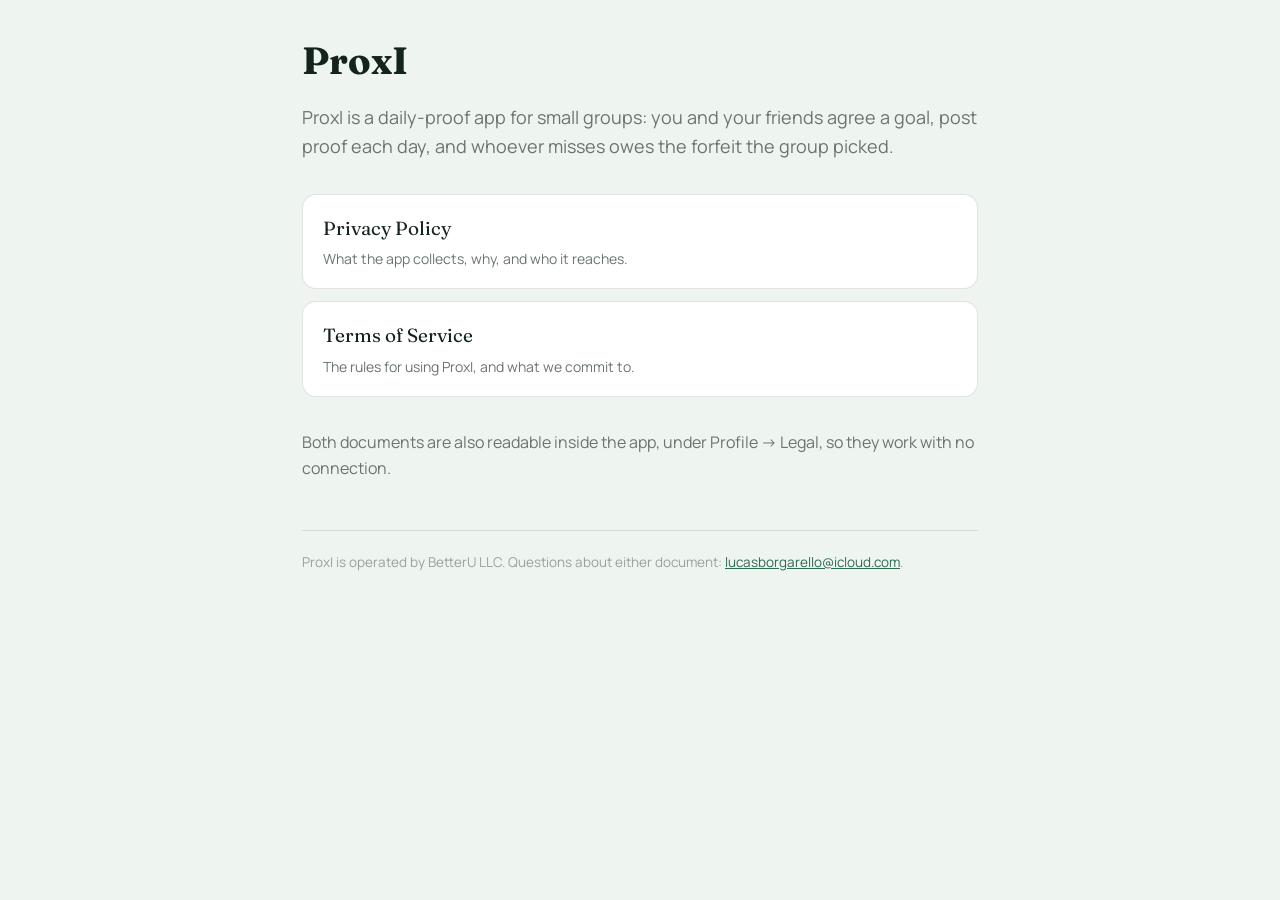
==== index.html @ e3c93235 "Point the published legal docs at their own public repo Pages is not available for a private repo on" ====
<!doctype html>
<html lang="en">
<head>
<meta charset="utf-8">
<meta name="viewport" content="width=device-width, initial-scale=1">
<title>ProxI — Legal</title>
<link rel="canonical" href="https://borgatlat.github.io/proxi-legal/">
<link rel="preconnect" href="https://fonts.googleapis.com">
<link rel="preconnect" href="https://fonts.gstatic.com" crossorigin>
<link rel="stylesheet" href="https://fonts.googleapis.com/css2?family=Fraunces:opsz,wght@9..144,600&family=Manrope:wght@500;700&display=swap">
<link rel="stylesheet" href="legal.css">
</head>
<body>
<main class="page">
<h1>ProxI</h1>
<p class="lede">
ProxI is a daily-proof app for small groups: you and your friends agree a goal,
post proof each day, and whoever misses owes the forfeit the group picked.
</p>
<div class="docs">
  <a class="doc" href="privacy.html">
    <span class="doc-name">Privacy Policy</span>
    <span class="doc-note">What the app collects, why, and who it reaches.</span>
  </a>
  <a class="doc" href="terms.html">
    <span class="doc-name">Terms of Service</span>
    <span class="doc-note">The rules for using ProxI, and what we commit to.</span>
  </a>
</div>
<p>
Both documents are also readable inside the app, under Profile &rarr; Legal, so
they work with no connection.
</p>
<footer>
ProxI is operated by BetterU LLC. Questions about either document:
<a href="mailto:lucasborgarello@icloud.com">lucasborgarello@icloud.com</a>.
</footer>
</main>
</body>
</html>
---- legal.css ----
/* GENERATED by scripts/build-legal.js - do not edit by hand. */

:root {
  --green-dark: #1B4332;
  --green-mid: #2D6A4F;
  --honey-light: #F7EED4;
  --amber-text: #7A5F1E;
  --ink: #14241B;
  --muted: #6A756E;
  --muted-light: #98A29B;
  --bg: #EEF4EF;
  --surface: #ffffff;
  --hairline: rgba(20, 36, 27, .12);
}

@media (prefers-color-scheme: dark) {
  :root {
    --green-dark: #D6E4DB;
    --green-mid: #8FBFDB;
    --honey-light: #33290F;
    --amber-text: #E3B23C;
    --ink: #E8F0EA;
    --muted: #9BAAA0;
    --muted-light: #76857B;
    --bg: #0E1F16;
    --surface: #16311F;
    --hairline: rgba(232, 240, 234, .14);
  }
}

* { box-sizing: border-box; }

body {
  margin: 0;
  background: var(--bg);
  color: var(--muted);
  font-family: "Manrope", ui-sans-serif, system-ui, -apple-system, "Segoe UI", sans-serif;
  font-size: 16px;
  line-height: 1.65;
  -webkit-font-smoothing: antialiased;
}

.page {
  max-width: 720px;
  margin: 0 auto;
  padding: 40px 22px 80px;
}

a { color: var(--green-mid); }
a:focus-visible { outline: 2px solid var(--green-mid); outline-offset: 2px; border-radius: 3px; }

.back {
  display: inline-block;
  margin-bottom: 28px;
  font-size: 13px;
  font-weight: 700;
  letter-spacing: .04em;
  text-decoration: none;
}
.back:hover { text-decoration: underline; }

h1, h2, h3 {
  font-family: "Fraunces", Georgia, "Times New Roman", serif;
  color: var(--ink);
  text-wrap: balance;
}

h1 { font-size: clamp(28px, 5vw, 38px); line-height: 1.12; margin: 0 0 20px; }
h2 { font-size: 21px; line-height: 1.25; margin: 38px 0 10px; }
h3 { font-size: 17px; line-height: 1.3; margin: 26px 0 8px; }

p { margin: 0 0 14px; }

strong { color: var(--ink); font-weight: 700; }

ul { margin: 0 0 16px; padding-left: 22px; }
li { margin-bottom: 7px; }

hr { margin: 32px 0; border: 0; border-top: 1px solid var(--hairline); }

blockquote {
  margin: 18px 0;
  padding: 14px 18px;
  background: var(--honey-light);
  color: var(--amber-text);
  border-radius: 12px;
  font-size: 14.5px;
  line-height: 1.6;
}
blockquote strong { color: inherit; }

footer {
  margin-top: 48px;
  padding-top: 20px;
  border-top: 1px solid var(--hairline);
  font-size: 13.5px;
  color: var(--muted-light);
}

/* ---- index ---- */

.lede { font-size: 18px; margin-bottom: 32px; }

.docs { display: flex; flex-direction: column; gap: 12px; margin-bottom: 32px; }

.doc {
  display: block;
  padding: 18px 20px;
  background: var(--surface);
  border: 1px solid var(--hairline);
  border-radius: 14px;
  text-decoration: none;
  color: inherit;
}
.doc:hover { border-color: var(--green-mid); }

.doc-name {
  display: block;
  font-family: "Fraunces", Georgia, serif;
  font-size: 19px;
  color: var(--ink);
  margin-bottom: 3px;
}

.doc-note { display: block; font-size: 14px; color: var(--muted); }
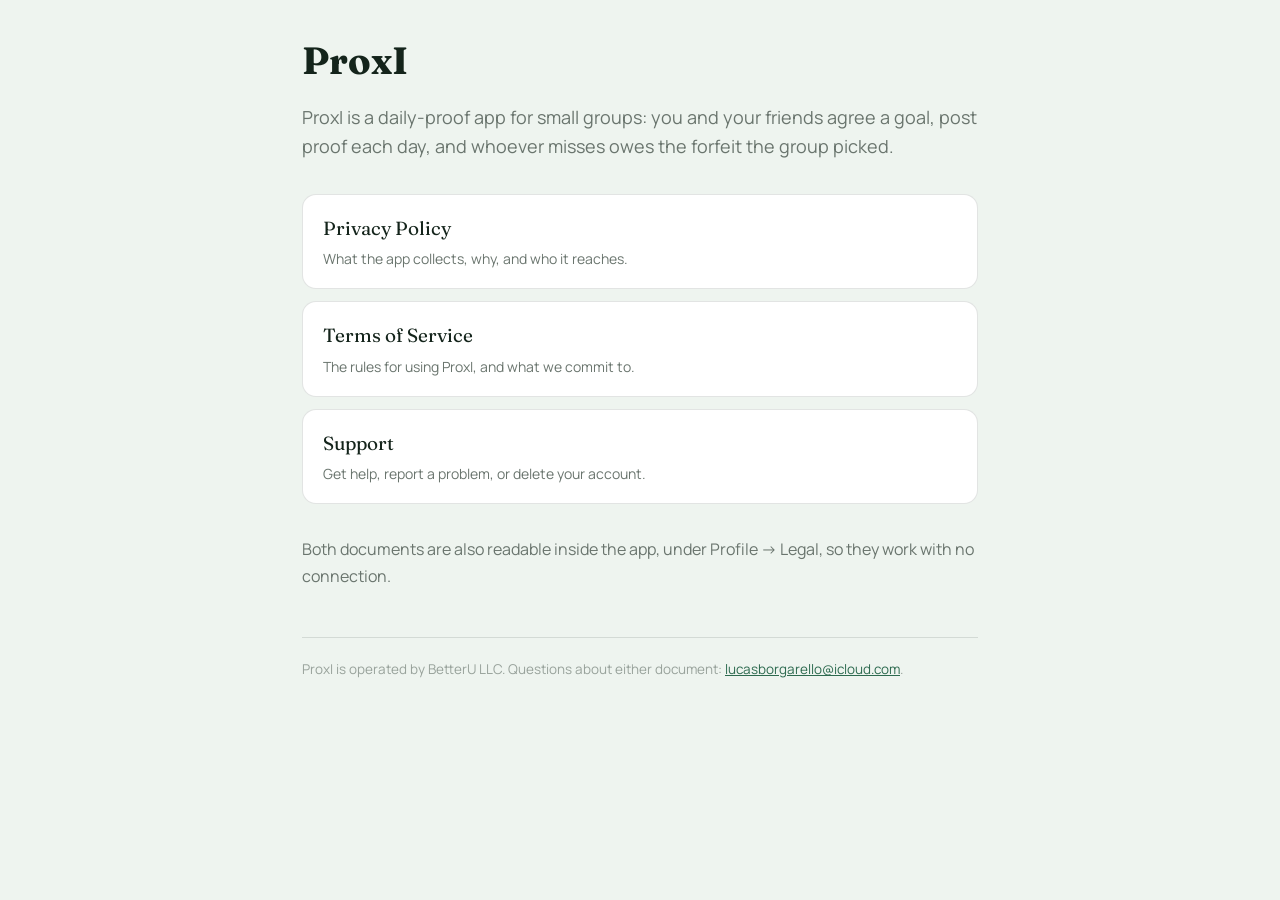
==== commit 2cd6f9dd: "Add the support page App Store Connect asks for Apple requires a support URL alongside the privacy p" ====
--- a/index.html
+++ b/index.html
@@ -3,7 +3,7 @@
 <head>
 <meta charset="utf-8">
 <meta name="viewport" content="width=device-width, initial-scale=1">
-<title>ProxI — Legal</title>
+<title>ProxI Legal</title>
 <link rel="canonical" href="https://borgatlat.github.io/proxi-legal/">
 <link rel="preconnect" href="https://fonts.googleapis.com">
 <link rel="preconnect" href="https://fonts.gstatic.com" crossorigin>
@@ -26,6 +26,10 @@
     <span class="doc-name">Terms of Service</span>
     <span class="doc-note">The rules for using ProxI, and what we commit to.</span>
   </a>
+  <a class="doc" href="support.html">
+    <span class="doc-name">Support</span>
+    <span class="doc-note">Get help, report a problem, or delete your account.</span>
+  </a>
 </div>
 <p>
 Both documents are also readable inside the app, under Profile &rarr; Legal, so
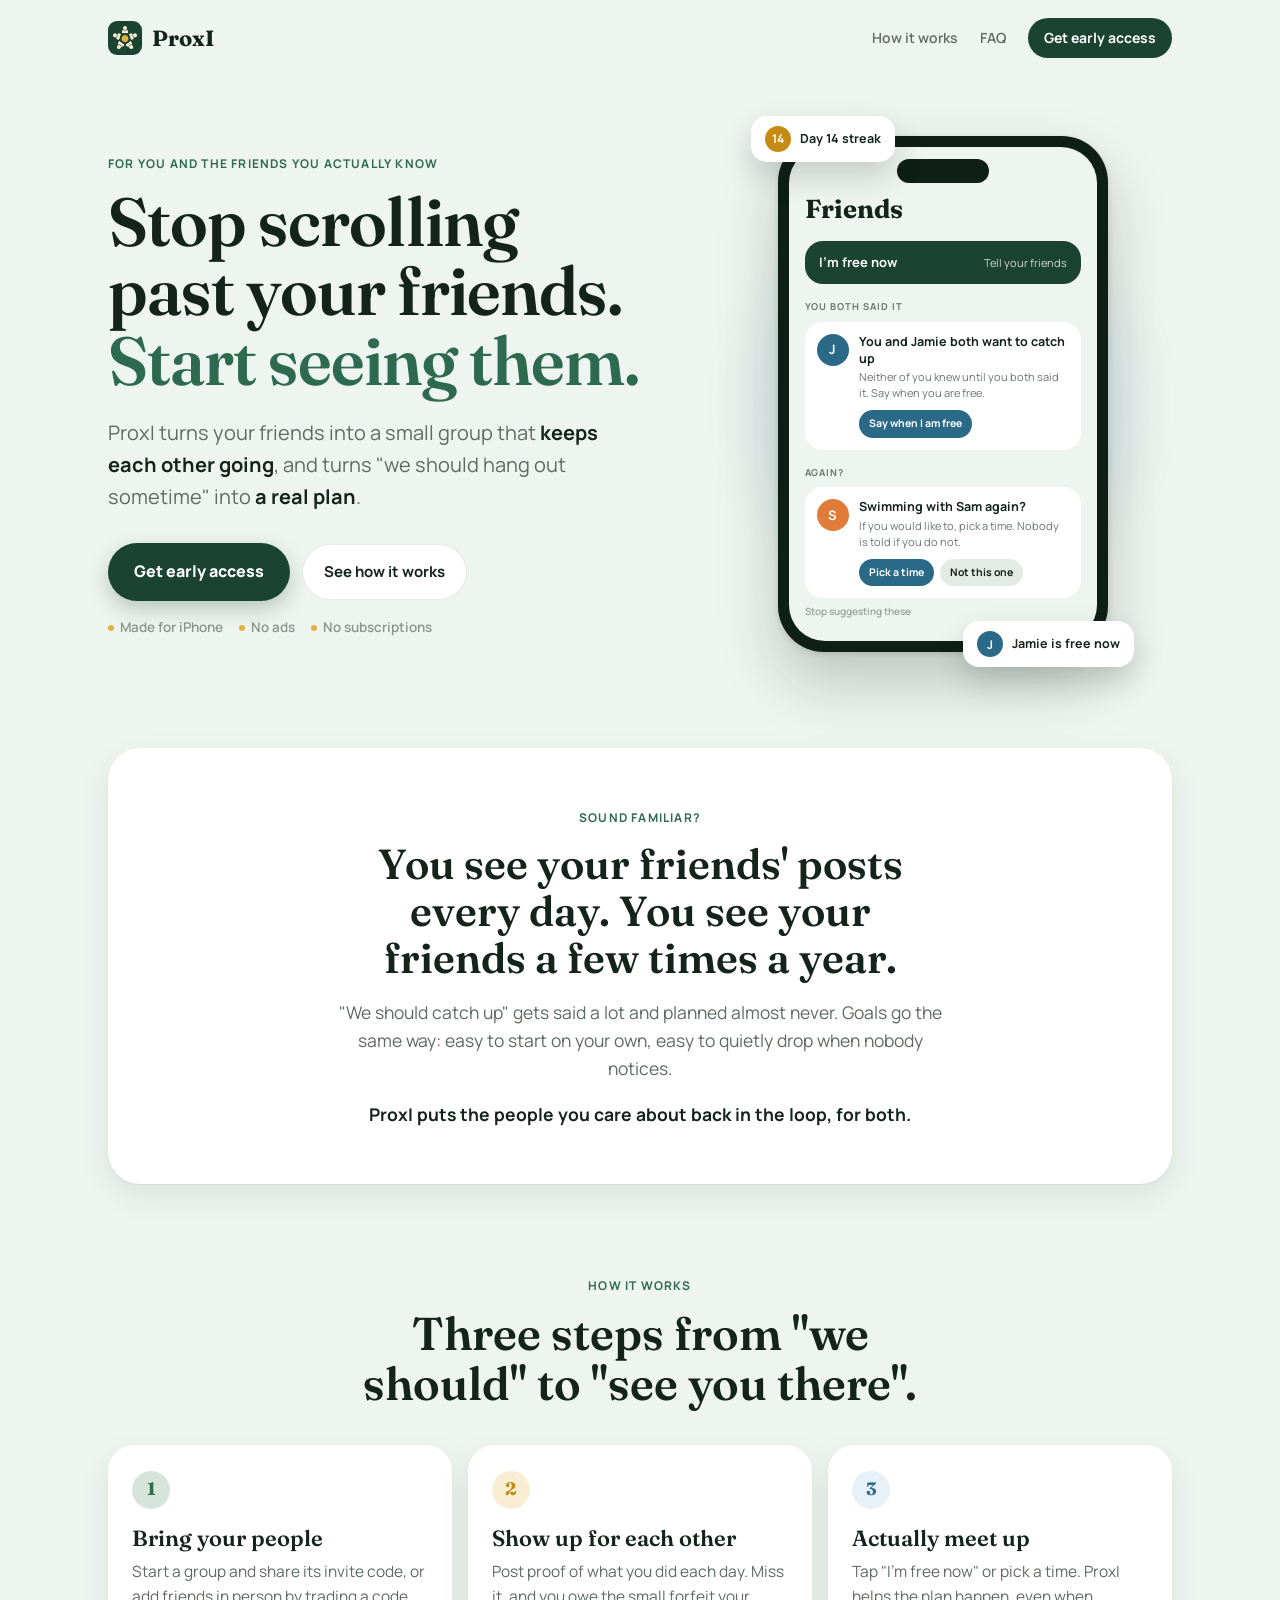
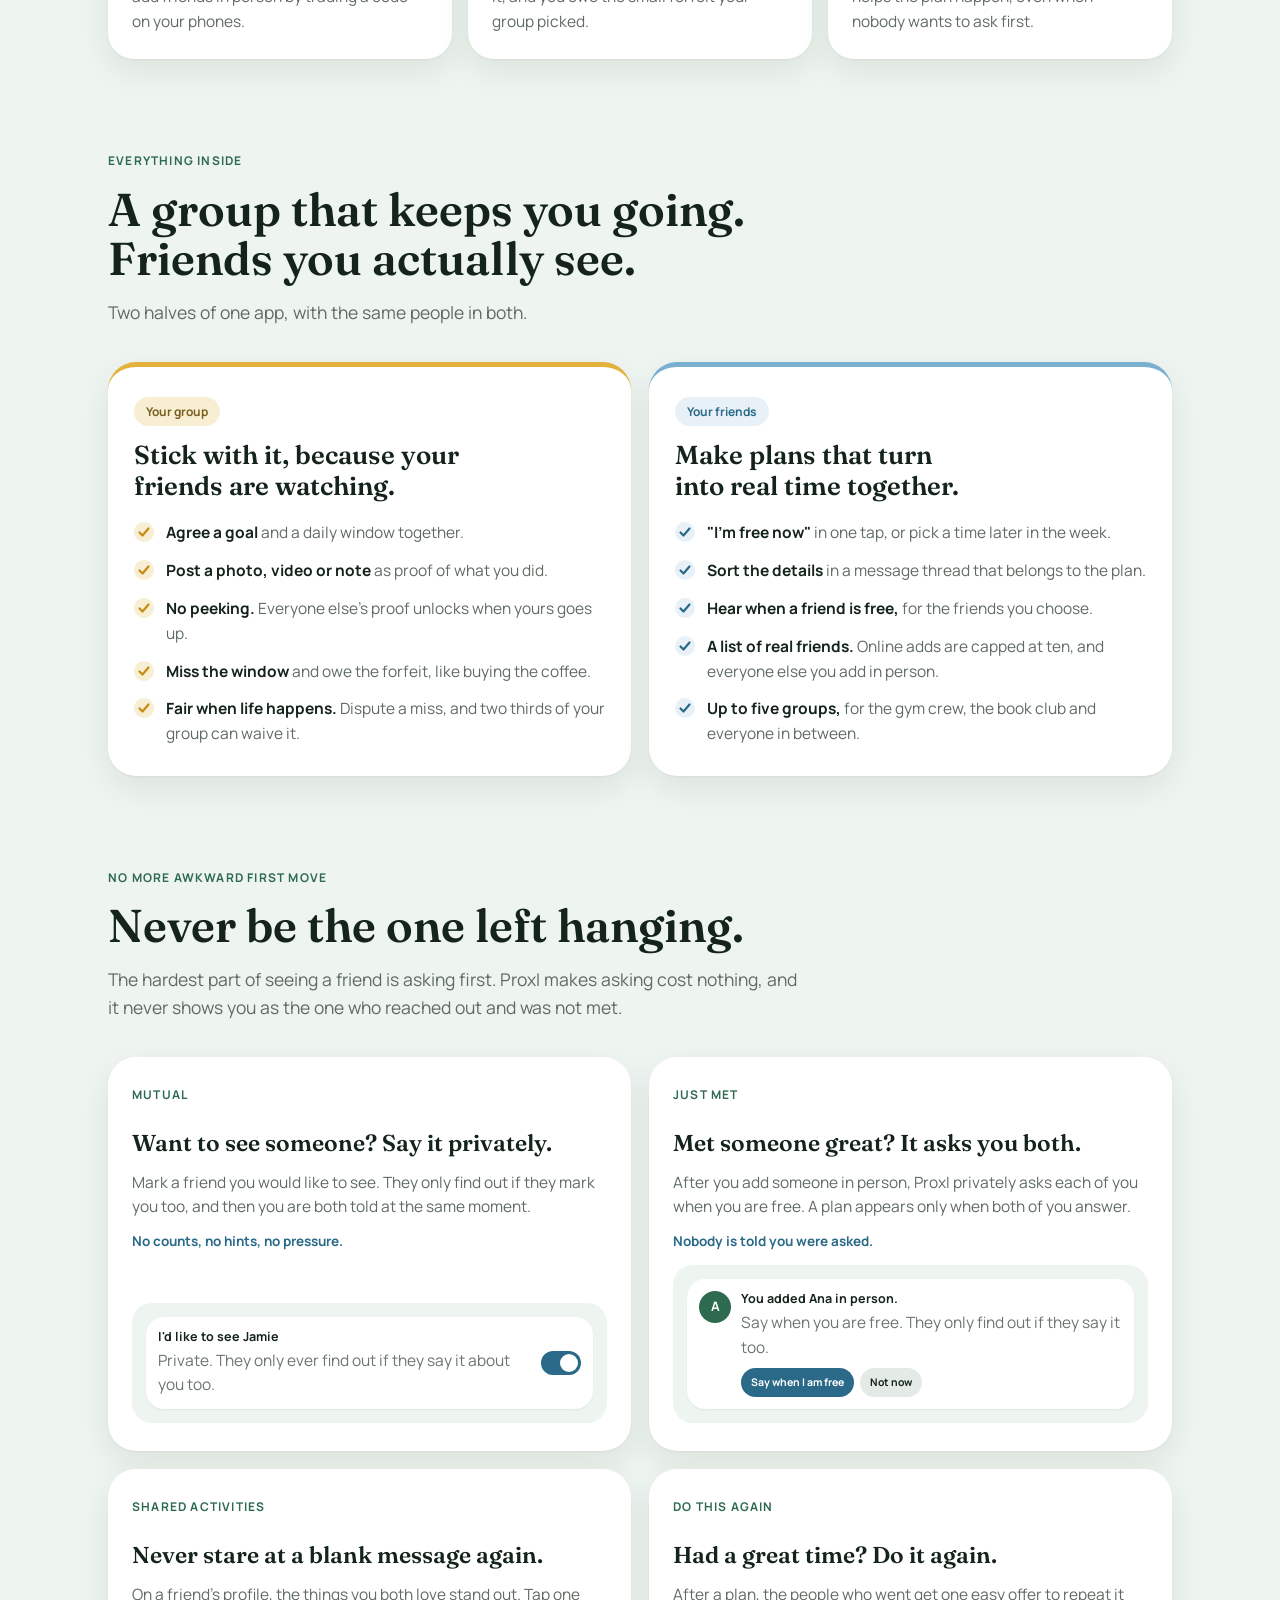
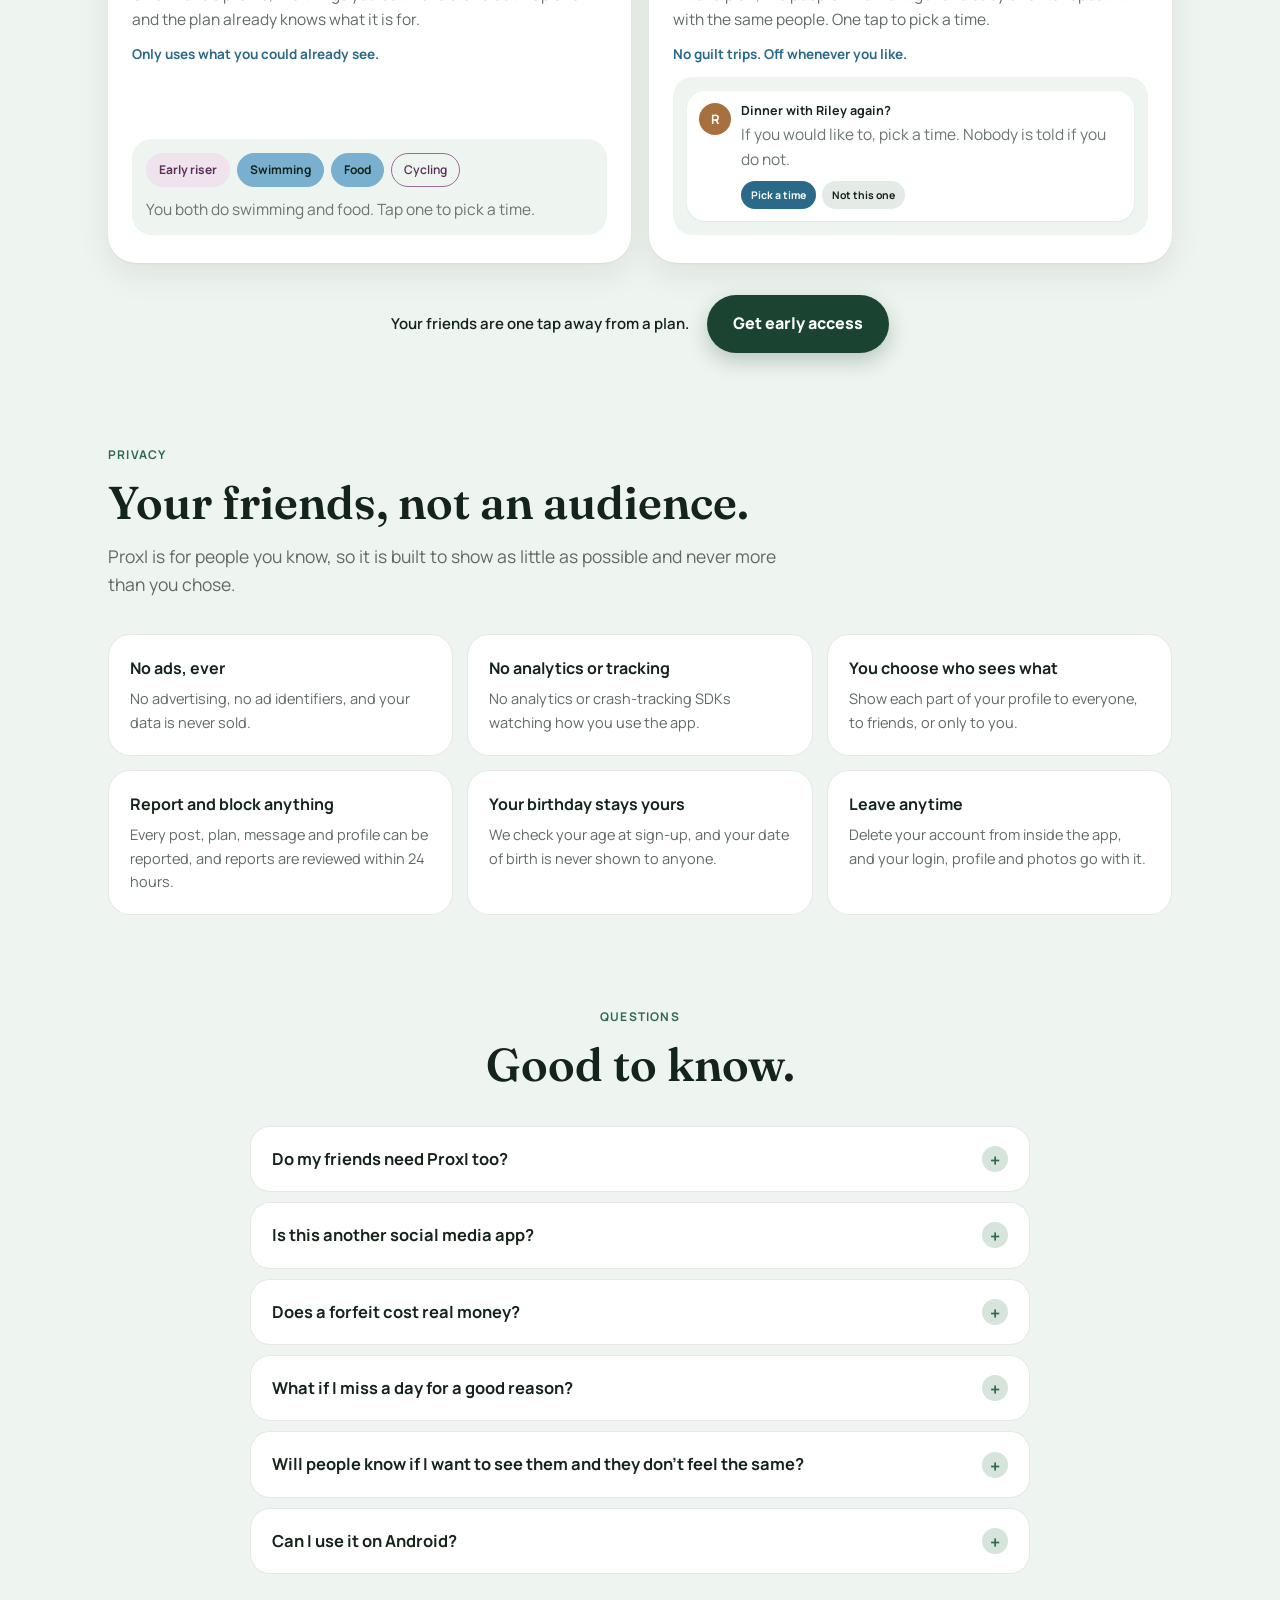
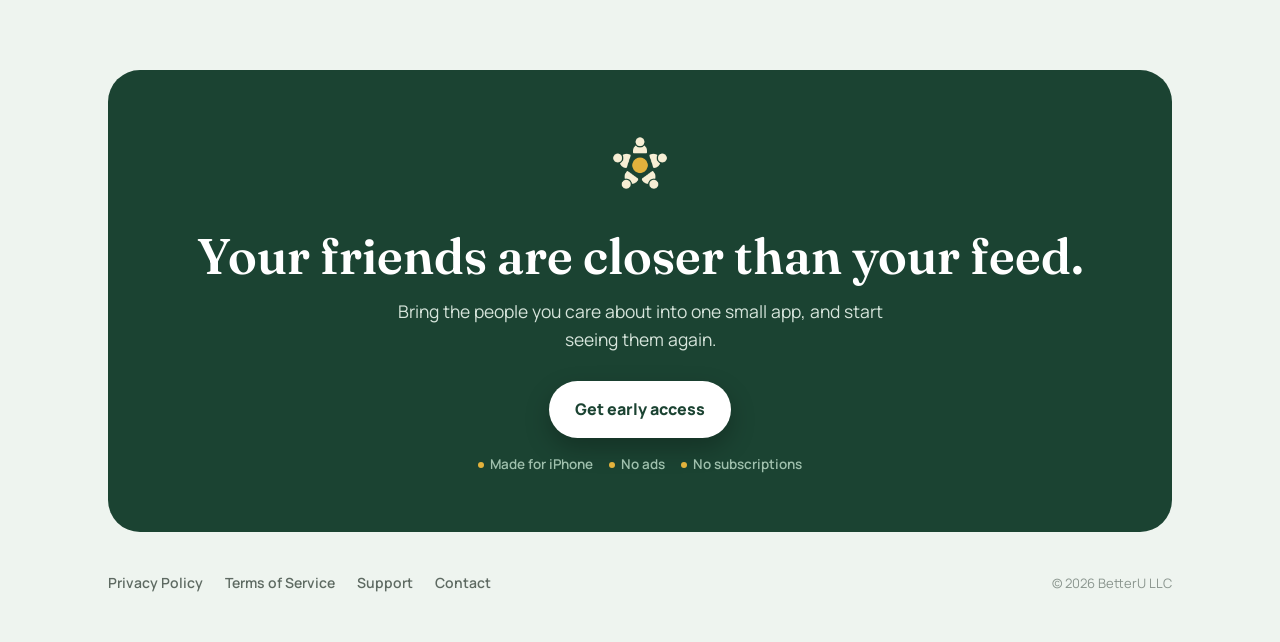
==== commit bbd2aa81: "Change plan times, find plan messages, working invites, and review fixes Plans: - Hosts can change a" ====
--- a/index.html
+++ b/index.html
@@ -3,42 +3,945 @@
 <head>
 <meta charset="utf-8">
 <meta name="viewport" content="width=device-width, initial-scale=1">
-<title>ProxI Legal</title>
+<title>ProxI: stop scrolling past your friends</title>
+<meta name="description" content="ProxI turns your friends into a small group that keeps each other going, and turns &quot;we should hang out&quot; into a real plan. For iPhone. No ads.">
 <link rel="canonical" href="https://borgatlat.github.io/proxi-legal/">
+<link rel="icon" type="image/png" href="icon.png">
+<meta property="og:type" content="website">
+<meta property="og:title" content="ProxI: stop scrolling past your friends">
+<meta property="og:description" content="Keep your goals with your friends, and actually see them. For iPhone. No ads.">
+<meta property="og:image" content="https://borgatlat.github.io/proxi-legal/icon.png">
+<meta name="twitter:card" content="summary">
 <link rel="preconnect" href="https://fonts.googleapis.com">
 <link rel="preconnect" href="https://fonts.gstatic.com" crossorigin>
-<link rel="stylesheet" href="https://fonts.googleapis.com/css2?family=Fraunces:opsz,wght@9..144,600&family=Manrope:wght@500;700&display=swap">
-<link rel="stylesheet" href="legal.css">
+<link rel="stylesheet" href="https://fonts.googleapis.com/css2?family=Fraunces:opsz,wght@9..144,600;9..144,700&family=Manrope:wght@500;600;700;800&display=swap">
+<style>
+/* Hand-written, not generated. scripts/build-legal.js owns the legal pages
+   and legal.css, and deliberately never touches this file.
+   Colours come from src/theme/tokens.js: green is "you", honey is progress,
+   sky is overlap between two people. */
+
+:root {
+  --green-dark: #1B4332;
+  --green-mid: #2D6A4F;
+  --green-light: #D6E4DB;
+  --honey-dark: #C68B12;
+  --honey-mid: #E3B23C;
+  --honey-light: #F7EED4;
+  --amber-text: #7A5F1E;
+  --sky-dark: #2A6A88;
+  --sky-mid: #79B0D0;
+  --sky-light: #E8F1F7;
+  --ink: #14241B;
+  --muted: #5E6A62;
+  --muted-light: #8A958E;
+  --bg: #EEF4EF;
+  --surface: #FFFFFF;
+  --hairline: rgba(20, 36, 27, .10);
+  --shadow: 0 1px 2px rgba(20, 36, 27, .05), 0 12px 32px rgba(20, 36, 27, .08);
+  --cta-bg: #1B4332;
+  --cta-text: #FFFFFF;
+}
+
+@media (prefers-color-scheme: dark) {
+  :root {
+    --green-dark: #D6E4DB;
+    --green-mid: #7FC4A0;
+    --green-light: #1D3A2A;
+    --honey-dark: #E3B23C;
+    --honey-light: #33290F;
+    --amber-text: #E3B23C;
+    --sky-dark: #8FC3E0;
+    --sky-light: #16303D;
+    --ink: #E8F0EA;
+    --muted: #A3B1A8;
+    --muted-light: #7D8C82;
+    --bg: #0E1F16;
+    --surface: #16311F;
+    --hairline: rgba(232, 240, 234, .12);
+    --shadow: 0 1px 2px rgba(0, 0, 0, .2), 0 12px 32px rgba(0, 0, 0, .25);
+    --cta-bg: #7FC4A0;
+    --cta-text: #0E1F16;
+  }
+}
+
+* { box-sizing: border-box; }
+
+html { scroll-behavior: smooth; }
+@media (prefers-reduced-motion: reduce) { html { scroll-behavior: auto; } }
+
+body {
+  margin: 0;
+  background: var(--bg);
+  color: var(--muted);
+  font-family: "Manrope", ui-sans-serif, system-ui, -apple-system, "Segoe UI", sans-serif;
+  font-size: 16px;
+  line-height: 1.6;
+  -webkit-font-smoothing: antialiased;
+  overflow-x: hidden;
+  overflow-wrap: break-word;
+}
+
+a { color: var(--green-mid); }
+a:focus-visible, summary:focus-visible {
+  outline: 2px solid var(--green-mid);
+  outline-offset: 3px;
+  border-radius: 10px;
+}
+
+h1, h2, h3 {
+  font-family: "Fraunces", Georgia, "Times New Roman", serif;
+  color: var(--ink);
+  font-weight: 600;
+  text-wrap: balance;
+  margin: 0;
+}
+
+p { margin: 0; }
+
+.wrap { max-width: 1120px; margin: 0 auto; padding: 0 16px; }
+@media (min-width: 640px) { .wrap { padding: 0 28px; } }
+
+.eyebrow {
+  display: inline-block;
+  font-size: 12px;
+  font-weight: 700;
+  letter-spacing: .1em;
+  text-transform: uppercase;
+  color: var(--green-mid);
+  margin-bottom: 14px;
+}
+
+/* ---------- buttons ---------- */
+
+.cta {
+  display: inline-flex;
+  align-items: center;
+  justify-content: center;
+  gap: 10px;
+  padding: 16px 26px;
+  border-radius: 999px;
+  background: var(--cta-bg);
+  color: var(--cta-text);
+  font-weight: 800;
+  font-size: 16px;
+  text-decoration: none;
+  box-shadow: 0 8px 20px rgba(27, 67, 50, .25);
+  transition: transform .15s ease, box-shadow .15s ease;
+}
+.cta:hover { transform: translateY(-1px); box-shadow: 0 12px 26px rgba(27, 67, 50, .3); }
+@media (prefers-reduced-motion: reduce) { .cta { transition: none; } .cta:hover { transform: none; } }
+
+.ghost {
+  display: inline-flex;
+  align-items: center;
+  padding: 16px 22px;
+  border-radius: 999px;
+  color: var(--ink);
+  font-weight: 700;
+  font-size: 15px;
+  text-decoration: none;
+  box-shadow: inset 0 0 0 1px var(--hairline);
+  background: var(--surface);
+}
+.ghost:hover { box-shadow: inset 0 0 0 1px var(--green-mid); }
+
+.reassure {
+  display: flex;
+  flex-wrap: wrap;
+  gap: 6px 16px;
+  margin-top: 16px;
+  font-size: 13.5px;
+  font-weight: 600;
+  color: var(--muted-light);
+}
+.reassure span { display: inline-flex; align-items: center; gap: 6px; }
+.reassure span::before {
+  content: "";
+  width: 6px;
+  height: 6px;
+  border-radius: 50%;
+  background: var(--honey-mid);
+}
+
+/* ---------- nav ---------- */
+
+.nav {
+  display: flex;
+  align-items: center;
+  justify-content: space-between;
+  gap: 16px;
+  padding: 18px 0;
+}
+
+.brand {
+  display: flex;
+  align-items: center;
+  gap: 10px;
+  text-decoration: none;
+  color: var(--ink);
+  font-family: "Fraunces", Georgia, serif;
+  font-weight: 700;
+  font-size: 22px;
+}
+.brand img { width: 34px; height: 34px; border-radius: 9px; }
+
+.nav-right { display: flex; align-items: center; gap: 22px; font-size: 14px; font-weight: 600; }
+.nav-right > a:not(.nav-cta) { color: var(--muted); text-decoration: none; }
+.nav-right > a:not(.nav-cta):hover { color: var(--ink); }
+.nav-cta {
+  padding: 9px 16px;
+  border-radius: 999px;
+  background: var(--cta-bg);
+  color: var(--cta-text);
+  text-decoration: none;
+  font-weight: 700;
+}
+@media (max-width: 640px) { .nav-right .optional { display: none; } }
+
+/* ---------- hero ---------- */
+
+.hero {
+  display: grid;
+  gap: 44px;
+  align-items: center;
+  padding: 36px 0 72px;
+}
+@media (min-width: 920px) {
+  .hero { grid-template-columns: 1.1fr .9fr; padding: 60px 0 96px; }
+}
+
+.hero h1 {
+  font-size: clamp(40px, 6.6vw, 68px);
+  line-height: 1.02;
+  letter-spacing: -.015em;
+  margin-bottom: 22px;
+}
+.hero h1 em { font-style: normal; color: var(--green-mid); }
+
+.hero .lede { font-size: clamp(17px, 2vw, 20px); max-width: 540px; margin-bottom: 30px; }
+.hero .lede strong { color: var(--ink); font-weight: 700; }
+
+.actions { display: flex; flex-wrap: wrap; gap: 12px; align-items: center; }
+
+/* ---------- phone mock ----------
+   Drawn to look like the app, so it keeps the app's light colours in dark
+   mode too: it is a picture of a screen, not part of this page's theme. */
+
+.phone-stage { display: flex; justify-content: center; position: relative; }
+
+.phone-stage::before {
+  content: "";
+  position: absolute;
+  inset: 6% 0 2%;
+  background: radial-gradient(closest-side, rgba(121, 176, 208, .38), transparent);
+  filter: blur(8px);
+}
+
+.phone {
+  position: relative;
+  width: min(330px, 100%);
+  background: #0E1F16;
+  border-radius: 46px;
+  padding: 11px;
+  box-shadow: 0 30px 60px rgba(20, 36, 27, .22), 0 2px 6px rgba(20, 36, 27, .12);
+}
+
+.float {
+  position: absolute;
+  z-index: 2;
+  background: #FFFFFF;
+  color: #14241B;
+  border-radius: 16px;
+  padding: 10px 14px;
+  font-size: 12.5px;
+  font-weight: 700;
+  box-shadow: 0 14px 30px rgba(20, 36, 27, .18);
+  display: flex;
+  align-items: center;
+  gap: 9px;
+  white-space: nowrap;
+}
+.float i { width: 26px; height: 26px; border-radius: 50%; display: grid; place-items: center; font-style: normal; color: #fff; font-size: 12px; }
+/* Kept to the phone's edges, where they cover only its frame: over the
+   screen they would hide the very buttons the mock is showing off. */
+.float.one { top: -4%; left: -8%; }
+.float.two { bottom: -3%; right: -8%; }
+@media (max-width: 480px) { .float.one { left: -2%; } .float.two { right: -2%; } }
+
+.screen {
+  background: #EEF4EF;
+  border-radius: 36px;
+  padding: 44px 16px 22px;
+  color: #6A756E;
+  font-size: 12px;
+  line-height: 1.45;
+  position: relative;
+  overflow: hidden;
+}
+.screen::before {
+  content: "";
+  position: absolute;
+  top: 12px;
+  left: 50%;
+  transform: translateX(-50%);
+  width: 92px;
+  height: 24px;
+  background: #0E1F16;
+  border-radius: 14px;
+}
+
+.m-title { font-family: "Fraunces", Georgia, serif; font-weight: 700; font-size: 26px; color: #14241B; margin-bottom: 12px; }
+.m-free {
+  display: flex; align-items: center; justify-content: space-between;
+  background: #1B4332; color: #fff; border-radius: 18px; padding: 12px 14px; margin-bottom: 4px;
+}
+.m-free b { font-size: 13px; }
+.m-free span { font-size: 11px; opacity: .8; }
+.m-label { margin: 16px 0 8px; font-size: 9.5px; font-weight: 700; letter-spacing: .1em; color: #6A756E; }
+.m-card { background: #fff; border-radius: 18px; padding: 12px; display: flex; gap: 10px; }
+.m-avatar {
+  flex: none; width: 32px; height: 32px; border-radius: 50%;
+  display: grid; place-items: center; color: #fff; font-weight: 700; font-size: 13px;
+}
+.m-card h4 { margin: 0; font-family: "Manrope", sans-serif; font-size: 12.5px; color: #14241B; font-weight: 700; line-height: 1.35; }
+.m-card p { margin-top: 2px; font-size: 11px; }
+.m-chips { display: flex; flex-wrap: wrap; gap: 6px; margin-top: 9px; }
+.m-chip { border-radius: 999px; padding: 6px 10px; font-size: 10.5px; font-weight: 700; background: #E4EAE5; color: #14241B; }
+.m-chip.go { background: #2A6A88; color: #fff; }
+.m-off { margin-top: 6px; font-size: 10px; font-weight: 600; color: #98A29B; }
+
+/* ---------- sections ---------- */
+
+section.block { padding: 88px 0 0; }
+
+.section-head { max-width: 700px; margin-bottom: 36px; }
+.section-head.center { margin-left: auto; margin-right: auto; text-align: center; }
+.section-head h2 { font-size: clamp(30px, 4.6vw, 46px); line-height: 1.08; margin-bottom: 14px; }
+.section-head p { font-size: 17.5px; }
+
+/* problem */
+
+.problem {
+  background: var(--surface);
+  border-radius: 32px;
+  padding: 40px 24px;
+  box-shadow: var(--shadow);
+  text-align: center;
+}
+@media (min-width: 640px) { .problem { padding: 56px 48px; } }
+.problem h2 { font-size: clamp(28px, 4.2vw, 42px); line-height: 1.12; max-width: 760px; margin: 0 auto 16px; }
+.problem p { max-width: 620px; margin: 0 auto; font-size: 17.5px; }
+.problem .turn { margin-top: 18px; color: var(--ink); font-weight: 700; }
+
+/* steps */
+
+.steps { display: grid; gap: 16px; counter-reset: step; }
+@media (min-width: 820px) { .steps { grid-template-columns: repeat(3, 1fr); } }
+
+.step {
+  background: var(--surface);
+  border-radius: 26px;
+  padding: 26px 24px;
+  box-shadow: var(--shadow);
+}
+.step::before {
+  counter-increment: step;
+  content: counter(step);
+  display: grid;
+  place-items: center;
+  width: 38px;
+  height: 38px;
+  border-radius: 50%;
+  background: var(--green-light);
+  color: var(--green-mid);
+  font-family: "Fraunces", Georgia, serif;
+  font-weight: 700;
+  font-size: 18px;
+  margin-bottom: 16px;
+}
+.step:nth-child(2)::before { background: var(--honey-light); color: var(--honey-dark); }
+.step:nth-child(3)::before { background: var(--sky-light); color: var(--sky-dark); }
+.step h3 { font-size: 22px; line-height: 1.2; margin-bottom: 8px; }
+.step p { font-size: 15.5px; }
+
+/* two halves */
+
+.halves { display: grid; gap: 18px; }
+@media (min-width: 860px) { .halves { grid-template-columns: 1fr 1fr; } }
+
+.half {
+  background: var(--surface);
+  border-radius: 28px;
+  padding: 30px 26px;
+  box-shadow: var(--shadow);
+  border-top: 5px solid var(--honey-mid);
+}
+.half.friends { border-top-color: var(--sky-mid); }
+
+.tag {
+  display: inline-block;
+  padding: 5px 12px;
+  border-radius: 999px;
+  font-size: 12px;
+  font-weight: 700;
+  background: var(--honey-light);
+  color: var(--amber-text);
+  margin-bottom: 14px;
+}
+.half.friends .tag { background: var(--sky-light); color: var(--sky-dark); }
+
+.half h3 { font-size: 26px; line-height: 1.2; margin-bottom: 18px; }
+
+.ticks { list-style: none; margin: 0; padding: 0; display: grid; gap: 13px; }
+.ticks li { display: flex; gap: 12px; font-size: 15.5px; }
+.ticks li::before {
+  content: "";
+  flex: none;
+  width: 20px;
+  height: 20px;
+  margin-top: 2px;
+  border-radius: 50%;
+  background: var(--honey-light) url("data:image/svg+xml,%3Csvg xmlns='http://www.w3.org/2000/svg' viewBox='0 0 20 20'%3E%3Cpath d='M5.5 10.5l3 3 6-7' fill='none' stroke='%23C68B12' stroke-width='2.2' stroke-linecap='round' stroke-linejoin='round'/%3E%3C/svg%3E") center / 20px no-repeat;
+}
+.half.friends .ticks li::before {
+  background-color: var(--sky-light);
+  background-image: url("data:image/svg+xml,%3Csvg xmlns='http://www.w3.org/2000/svg' viewBox='0 0 20 20'%3E%3Cpath d='M5.5 10.5l3 3 6-7' fill='none' stroke='%232A6A88' stroke-width='2.2' stroke-linecap='round' stroke-linejoin='round'/%3E%3C/svg%3E");
+}
+.ticks strong { color: var(--ink); font-weight: 700; }
+
+/* features */
+
+.features { display: grid; gap: 18px; }
+@media (min-width: 760px) { .features { grid-template-columns: 1fr 1fr; } }
+
+.feature {
+  background: var(--surface);
+  border-radius: 28px;
+  padding: 28px 24px;
+  box-shadow: var(--shadow);
+  display: flex;
+  flex-direction: column;
+  gap: 12px;
+}
+.feature h3 { font-size: 23px; line-height: 1.2; }
+.feature p { font-size: 15.5px; }
+.feature .rule { font-size: 13.5px; color: var(--sky-dark); font-weight: 700; }
+
+.demo {
+  margin-top: auto;
+  background: #EEF4EF;
+  border-radius: 20px;
+  padding: 14px;
+  color: #6A756E;
+  font-size: 12px;
+}
+.demo .m-card { box-shadow: 0 1px 2px rgba(20, 36, 27, .06); }
+
+.badges { display: flex; flex-wrap: wrap; gap: 7px; }
+.badge { border-radius: 999px; padding: 6px 12px; font-size: 12px; font-weight: 600; border: 1.5px solid #9C6B98; color: #5B2E57; }
+.badge.trait { border-color: transparent; background: #EFE3EE; font-weight: 700; }
+.badge.shared { border-color: #79B0D0; background: #79B0D0; color: #14241B; font-weight: 700; }
+.demo-line { margin-top: 10px; font-size: 11.5px; }
+
+.midcta { margin-top: 32px; display: flex; flex-wrap: wrap; align-items: center; justify-content: center; gap: 12px 18px; text-align: center; }
+.midcta p { font-size: 15px; font-weight: 600; color: var(--ink); }
+
+/* privacy */
+
+.privacy { display: grid; gap: 14px; }
+@media (min-width: 640px) { .privacy { grid-template-columns: 1fr 1fr; } }
+@media (min-width: 980px) { .privacy { grid-template-columns: repeat(3, 1fr); } }
+
+.promise {
+  background: var(--surface);
+  border-radius: 22px;
+  padding: 22px;
+  box-shadow: inset 0 0 0 1px var(--hairline);
+}
+.promise h3 { font-family: "Manrope", sans-serif; font-size: 16px; font-weight: 700; margin-bottom: 6px; }
+.promise p { font-size: 14.5px; }
+
+/* faq */
+
+.faq { max-width: 780px; margin: 0 auto; display: grid; gap: 10px; }
+.faq details {
+  background: var(--surface);
+  border-radius: 20px;
+  box-shadow: inset 0 0 0 1px var(--hairline);
+}
+.faq summary {
+  cursor: pointer;
+  list-style: none;
+  padding: 20px 56px 20px 22px;
+  position: relative;
+  font-weight: 700;
+  font-size: 16.5px;
+  color: var(--ink);
+}
+.faq summary::-webkit-details-marker { display: none; }
+.faq summary::after {
+  content: "+";
+  position: absolute;
+  right: 22px;
+  top: 50%;
+  transform: translateY(-50%);
+  width: 26px;
+  height: 26px;
+  border-radius: 50%;
+  display: grid;
+  place-items: center;
+  background: var(--green-light);
+  color: var(--green-mid);
+  font-size: 18px;
+  font-weight: 700;
+}
+.faq details[open] summary::after { content: "\2212"; }
+.faq details p { padding: 0 22px 20px; font-size: 15.5px; }
+
+/* closing */
+
+.closing {
+  margin: 96px 0 0;
+  background: #1B4332;
+  color: #D6E4DB;
+  border-radius: 32px;
+  padding: 56px 24px;
+  text-align: center;
+}
+@media (prefers-color-scheme: dark) { .closing { background: #16311F; box-shadow: inset 0 0 0 1px rgba(232, 240, 234, .12); } }
+.closing img { width: 76px; height: 76px; border-radius: 19px; margin-bottom: 20px; }
+.closing h2 { color: #FFFFFF; font-size: clamp(32px, 5vw, 50px); line-height: 1.06; margin-bottom: 14px; }
+.closing p { max-width: 520px; margin: 0 auto 28px; font-size: 17.5px; }
+.closing .cta { background: #FFFFFF; color: #1B4332; box-shadow: 0 10px 24px rgba(0, 0, 0, .25); }
+.closing .reassure { justify-content: center; color: #9FC0AD; }
+
+/* footer */
+
+footer { padding: 40px 0 48px; font-size: 14px; }
+.foot { display: flex; flex-wrap: wrap; gap: 14px 28px; align-items: center; justify-content: space-between; }
+.foot-links { display: flex; flex-wrap: wrap; gap: 8px 22px; }
+.foot-links a { color: var(--muted); text-decoration: none; font-weight: 600; }
+.foot-links a:hover { color: var(--ink); }
+.foot small { color: var(--muted-light); font-size: 13px; }
+
+/* sticky bar: phones only, shown once the hero button has scrolled away */
+
+.sticky {
+  position: fixed;
+  left: 12px;
+  right: 12px;
+  bottom: 12px;
+  z-index: 20;
+  display: none;
+  align-items: center;
+  gap: 12px;
+  padding: 10px 10px 10px 14px;
+  border-radius: 22px;
+  background: var(--surface);
+  box-shadow: 0 16px 40px rgba(20, 36, 27, .22), inset 0 0 0 1px var(--hairline);
+  transform: translateY(140%);
+  transition: transform .25s ease;
+}
+.sticky.show { transform: translateY(0); }
+.sticky img { width: 38px; height: 38px; border-radius: 10px; }
+.sticky div { flex: 1; min-width: 0; line-height: 1.25; }
+.sticky b { display: block; color: var(--ink); font-size: 14.5px; }
+.sticky span { font-size: 12px; }
+.sticky .cta { padding: 11px 16px; font-size: 14px; box-shadow: none; }
+@media (max-width: 760px) {
+  .sticky { display: flex; }
+  footer { padding-bottom: 110px; }
+}
+@media (prefers-reduced-motion: reduce) { .sticky { transition: none; } }
+</style>
 </head>
 <body>
-<main class="page">
-<h1>ProxI</h1>
-<p class="lede">
-ProxI is a daily-proof app for small groups: you and your friends agree a goal,
-post proof each day, and whoever misses owes the forfeit the group picked.
-</p>
-<div class="docs">
-  <a class="doc" href="privacy.html">
-    <span class="doc-name">Privacy Policy</span>
-    <span class="doc-note">What the app collects, why, and who it reaches.</span>
-  </a>
-  <a class="doc" href="terms.html">
-    <span class="doc-name">Terms of Service</span>
-    <span class="doc-note">The rules for using ProxI, and what we commit to.</span>
-  </a>
-  <a class="doc" href="support.html">
-    <span class="doc-name">Support</span>
-    <span class="doc-note">Get help, report a problem, or delete your account.</span>
-  </a>
+
+<div class="wrap">
+
+  <header class="nav">
+    <a class="brand" href="./">
+      <img src="icon.png" alt="" width="34" height="34">
+      ProxI
+    </a>
+    <nav class="nav-right" aria-label="Main">
+      <a class="optional" href="#how">How it works</a>
+      <a class="optional" href="#faq">FAQ</a>
+      <a class="nav-cta" data-cta data-cta-short href="mailto:lucasborgarello@icloud.com?subject=ProxI%20early%20access&amp;body=I%27d%20like%20to%20try%20ProxI%20when%20it%20launches.">Get early access</a>
+    </nav>
+  </header>
+
+  <main>
+
+    <!-- ============ HERO ============ -->
+    <section class="hero">
+      <div>
+        <span class="eyebrow">For you and the friends you actually know</span>
+        <h1>Stop scrolling past your friends. <em>Start seeing them.</em></h1>
+        <p class="lede">
+          ProxI turns your friends into a small group that <strong>keeps each other going</strong>,
+          and turns "we should hang out sometime" into <strong>a real plan</strong>.
+        </p>
+        <div class="actions" id="hero-actions">
+          <a class="cta" data-cta href="mailto:lucasborgarello@icloud.com?subject=ProxI%20early%20access&amp;body=I%27d%20like%20to%20try%20ProxI%20when%20it%20launches.">
+            <span data-cta-label>Get early access</span>
+          </a>
+          <a class="ghost" href="#how">See how it works</a>
+        </div>
+        <div class="reassure">
+          <span>Made for iPhone</span>
+          <span>No ads</span>
+          <span>No subscriptions</span>
+        </div>
+      </div>
+
+      <div class="phone-stage">
+        <div class="phone" role="img" aria-label="The ProxI Friends tab, showing that you and Jamie both want to catch up, and asking whether to go swimming with Sam again.">
+          <div class="float one" aria-hidden="true"><i style="background:#C68B12">14</i>Day 14 streak</div>
+          <div class="float two" aria-hidden="true"><i style="background:#2A6A88">J</i>Jamie is free now</div>
+          <div class="screen" aria-hidden="true">
+            <div class="m-title">Friends</div>
+            <div class="m-free"><b>I'm free now</b><span>Tell your friends</span></div>
+
+            <div class="m-label">YOU BOTH SAID IT</div>
+            <div class="m-card">
+              <div class="m-avatar" style="background:#2A6A88">J</div>
+              <div>
+                <h4>You and Jamie both want to catch up</h4>
+                <p>Neither of you knew until you both said it. Say when you are free.</p>
+                <div class="m-chips"><span class="m-chip go">Say when I am free</span></div>
+              </div>
+            </div>
+
+            <div class="m-label">AGAIN?</div>
+            <div class="m-card">
+              <div class="m-avatar" style="background:#E07B39">S</div>
+              <div>
+                <h4>Swimming with Sam again?</h4>
+                <p>If you would like to, pick a time. Nobody is told if you do not.</p>
+                <div class="m-chips">
+                  <span class="m-chip go">Pick a time</span>
+                  <span class="m-chip">Not this one</span>
+                </div>
+              </div>
+            </div>
+            <div class="m-off">Stop suggesting these</div>
+          </div>
+        </div>
+      </div>
+    </section>
+
+    <!-- ============ PROBLEM ============ -->
+    <section class="problem" aria-labelledby="problem-title">
+      <span class="eyebrow">Sound familiar?</span>
+      <h2 id="problem-title">You see your friends' posts every day. You see your friends a few times a year.</h2>
+      <p>
+        "We should catch up" gets said a lot and planned almost never. Goals go the same way: easy to start
+        on your own, easy to quietly drop when nobody notices.
+      </p>
+      <p class="turn">ProxI puts the people you care about back in the loop, for both.</p>
+    </section>
+
+    <!-- ============ STEPS ============ -->
+    <section class="block" id="how" aria-labelledby="how-title">
+      <div class="section-head center">
+        <span class="eyebrow">How it works</span>
+        <h2 id="how-title">Three steps from "we should" to "see you there".</h2>
+      </div>
+
+      <div class="steps">
+        <article class="step">
+          <h3>Bring your people</h3>
+          <p>Start a group and share its invite code, or add friends in person by trading a code on your phones.</p>
+        </article>
+        <article class="step">
+          <h3>Show up for each other</h3>
+          <p>Post proof of what you did each day. Miss it, and you owe the small forfeit your group picked.</p>
+        </article>
+        <article class="step">
+          <h3>Actually meet up</h3>
+          <p>Tap "I'm free now" or pick a time. ProxI helps the plan happen, even when nobody wants to ask first.</p>
+        </article>
+      </div>
+    </section>
+
+    <!-- ============ TWO HALVES ============ -->
+    <section class="block" aria-labelledby="halves-title">
+      <div class="section-head">
+        <span class="eyebrow">Everything inside</span>
+        <h2 id="halves-title">A group that keeps you going. Friends you actually see.</h2>
+        <p>Two halves of one app, with the same people in both.</p>
+      </div>
+
+      <div class="halves">
+        <article class="half">
+          <span class="tag">Your group</span>
+          <h3>Stick with it, because your friends are watching.</h3>
+          <ul class="ticks">
+            <li><span><strong>Agree a goal</strong> and a daily window together.</span></li>
+            <li><span><strong>Post a photo, video or note</strong> as proof of what you did.</span></li>
+            <li><span><strong>No peeking.</strong> Everyone else's proof unlocks when yours goes up.</span></li>
+            <li><span><strong>Miss the window</strong> and owe the forfeit, like buying the coffee.</span></li>
+            <li><span><strong>Fair when life happens.</strong> Dispute a miss, and two thirds of your group can waive it.</span></li>
+          </ul>
+        </article>
+
+        <article class="half friends">
+          <span class="tag">Your friends</span>
+          <h3>Make plans that turn into real time together.</h3>
+          <ul class="ticks">
+            <li><span><strong>"I'm free now"</strong> in one tap, or pick a time later in the week.</span></li>
+            <li><span><strong>Sort the details</strong> in a message thread that belongs to the plan.</span></li>
+            <li><span><strong>Hear when a friend is free,</strong> for the friends you choose.</span></li>
+            <li><span><strong>A list of real friends.</strong> Online adds are capped at ten, and everyone else you add in person.</span></li>
+            <li><span><strong>Up to five groups,</strong> for the gym crew, the book club and everyone in between.</span></li>
+          </ul>
+        </article>
+      </div>
+    </section>
+
+    <!-- ============ FEATURES ============ -->
+    <section class="block" aria-labelledby="first-title">
+      <div class="section-head">
+        <span class="eyebrow">No more awkward first move</span>
+        <h2 id="first-title">Never be the one left hanging.</h2>
+        <p>The hardest part of seeing a friend is asking first. ProxI makes asking cost nothing, and it never shows you as the one who reached out and was not met.</p>
+      </div>
+
+      <div class="features">
+        <article class="feature">
+          <span class="eyebrow">Mutual</span>
+          <h3>Want to see someone? Say it privately.</h3>
+          <p>Mark a friend you would like to see. They only find out if they mark you too, and then you are both told at the same moment.</p>
+          <p class="rule">No counts, no hints, no pressure.</p>
+          <div class="demo" aria-hidden="true">
+            <div class="m-card">
+              <div style="flex:1">
+                <h4>I'd like to see Jamie</h4>
+                <p>Private. They only ever find out if they say it about you too.</p>
+              </div>
+              <div style="flex:none;width:40px;height:24px;border-radius:12px;background:#2A6A88;padding:3px;display:flex;justify-content:flex-end;align-self:center">
+                <div style="width:18px;height:18px;border-radius:50%;background:#fff"></div>
+              </div>
+            </div>
+          </div>
+        </article>
+
+        <article class="feature">
+          <span class="eyebrow">Just met</span>
+          <h3>Met someone great? It asks you both.</h3>
+          <p>After you add someone in person, ProxI privately asks each of you when you are free. A plan appears only when both of you answer.</p>
+          <p class="rule">Nobody is told you were asked.</p>
+          <div class="demo" aria-hidden="true">
+            <div class="m-card">
+              <div class="m-avatar" style="background:#2D6A4F">A</div>
+              <div>
+                <h4>You added Ana in person.</h4>
+                <p>Say when you are free. They only find out if they say it too.</p>
+                <div class="m-chips"><span class="m-chip go">Say when I am free</span><span class="m-chip">Not now</span></div>
+              </div>
+            </div>
+          </div>
+        </article>
+
+        <article class="feature">
+          <span class="eyebrow">Shared activities</span>
+          <h3>Never stare at a blank message again.</h3>
+          <p>On a friend's profile, the things you both love stand out. Tap one and the plan already knows what it is for.</p>
+          <p class="rule">Only uses what you could already see.</p>
+          <div class="demo" aria-hidden="true">
+            <div class="badges">
+              <span class="badge trait">Early riser</span>
+              <span class="badge shared">Swimming</span>
+              <span class="badge shared">Food</span>
+              <span class="badge">Cycling</span>
+            </div>
+            <p class="demo-line">You both do swimming and food. Tap one to pick a time.</p>
+          </div>
+        </article>
+
+        <article class="feature">
+          <span class="eyebrow">Do this again</span>
+          <h3>Had a great time? Do it again.</h3>
+          <p>After a plan, the people who went get one easy offer to repeat it with the same people. One tap to pick a time.</p>
+          <p class="rule">No guilt trips. Off whenever you like.</p>
+          <div class="demo" aria-hidden="true">
+            <div class="m-card">
+              <div class="m-avatar" style="background:#A9703F">R</div>
+              <div>
+                <h4>Dinner with Riley again?</h4>
+                <p>If you would like to, pick a time. Nobody is told if you do not.</p>
+                <div class="m-chips"><span class="m-chip go">Pick a time</span><span class="m-chip">Not this one</span></div>
+              </div>
+            </div>
+          </div>
+        </article>
+      </div>
+
+      <div class="midcta">
+        <p>Your friends are one tap away from a plan.</p>
+        <a class="cta" data-cta href="mailto:lucasborgarello@icloud.com?subject=ProxI%20early%20access&amp;body=I%27d%20like%20to%20try%20ProxI%20when%20it%20launches."><span data-cta-label>Get early access</span></a>
+      </div>
+    </section>
+
+    <!-- ============ PRIVACY ============ -->
+    <section class="block" id="privacy" aria-labelledby="privacy-title">
+      <div class="section-head">
+        <span class="eyebrow">Privacy</span>
+        <h2 id="privacy-title">Your friends, not an audience.</h2>
+        <p>ProxI is for people you know, so it is built to show as little as possible and never more than you chose.</p>
+      </div>
+
+      <div class="privacy">
+        <div class="promise">
+          <h3>No ads, ever</h3>
+          <p>No advertising, no ad identifiers, and your data is never sold.</p>
+        </div>
+        <div class="promise">
+          <h3>No analytics or tracking</h3>
+          <p>No analytics or crash-tracking SDKs watching how you use the app.</p>
+        </div>
+        <div class="promise">
+          <h3>You choose who sees what</h3>
+          <p>Show each part of your profile to everyone, to friends, or only to you.</p>
+        </div>
+        <div class="promise">
+          <h3>Report and block anything</h3>
+          <p>Every post, plan, message and profile can be reported, and reports are reviewed within 24 hours.</p>
+        </div>
+        <div class="promise">
+          <h3>Your birthday stays yours</h3>
+          <p>We check your age at sign-up, and your date of birth is never shown to anyone.</p>
+        </div>
+        <div class="promise">
+          <h3>Leave anytime</h3>
+          <p>Delete your account from inside the app, and your login, profile and photos go with it.</p>
+        </div>
+      </div>
+    </section>
+
+    <!-- ============ FAQ ============ -->
+    <section class="block" id="faq" aria-labelledby="faq-title">
+      <div class="section-head center">
+        <span class="eyebrow">Questions</span>
+        <h2 id="faq-title">Good to know.</h2>
+      </div>
+
+      <div class="faq">
+        <details>
+          <summary>Do my friends need ProxI too?</summary>
+          <p>Yes, and that is the point. ProxI is built for people you already know, so it gets better with every friend you bring. Start a group and share its invite code, or trade codes in person.</p>
+        </details>
+        <details>
+          <summary>Is this another social media app?</summary>
+          <p>No. It is built around a small group and the friends you have met. There are no ads, and online friend adds are capped at ten, so your list stays people you actually know.</p>
+        </details>
+        <details>
+          <summary>Does a forfeit cost real money?</summary>
+          <p>Only if your group decides it should. A forfeit is whatever your group picks, like buying the next coffee. ProxI never handles money.</p>
+        </details>
+        <details>
+          <summary>What if I miss a day for a good reason?</summary>
+          <p>Dispute it. Your group votes, and if two thirds agree, the forfeit is waived.</p>
+        </details>
+        <details>
+          <summary>Will people know if I want to see them and they don't feel the same?</summary>
+          <p>Never. They only find out you marked them if they mark you too. Otherwise nobody is told, and there are no counts or hints.</p>
+        </details>
+        <details>
+          <summary>Can I use it on Android?</summary>
+          <p>ProxI is launching on iPhone first. Get early access and we will let you know about other devices.</p>
+        </details>
+      </div>
+    </section>
+
+    <!-- ============ CLOSING ============ -->
+    <section class="closing" id="get" aria-labelledby="closing-title">
+      <img src="icon.png" alt="The ProxI app icon" width="76" height="76">
+      <h2 id="closing-title">Your friends are closer than your feed.</h2>
+      <p>Bring the people you care about into one small app, and start seeing them again.</p>
+      <a class="cta" data-cta href="mailto:lucasborgarello@icloud.com?subject=ProxI%20early%20access&amp;body=I%27d%20like%20to%20try%20ProxI%20when%20it%20launches."><span data-cta-label>Get early access</span></a>
+      <div class="reassure">
+        <span>Made for iPhone</span>
+        <span>No ads</span>
+        <span>No subscriptions</span>
+      </div>
+    </section>
+
+  </main>
+
+  <footer>
+    <div class="foot">
+      <div class="foot-links">
+        <a href="privacy.html">Privacy Policy</a>
+        <a href="terms.html">Terms of Service</a>
+        <a href="support.html">Support</a>
+        <a href="mailto:lucasborgarello@icloud.com">Contact</a>
+      </div>
+      <small>&copy; 2026 BetterU LLC</small>
+    </div>
+  </footer>
+
 </div>
-<p>
-Both documents are also readable inside the app, under Profile &rarr; Legal, so
-they work with no connection.
-</p>
-<footer>
-ProxI is operated by BetterU LLC. Questions about either document:
-<a href="mailto:lucasborgarello@icloud.com">lucasborgarello@icloud.com</a>.
-</footer>
-</main>
+
+<aside class="sticky" id="sticky" aria-label="Get ProxI">
+  <img src="icon.png" alt="" width="38" height="38">
+  <div>
+    <b>ProxI</b>
+    <span>See your friends again</span>
+  </div>
+  <a class="cta" data-cta href="mailto:lucasborgarello@icloud.com?subject=ProxI%20early%20access&amp;body=I%27d%20like%20to%20try%20ProxI%20when%20it%20launches."><span data-cta-label>Get early access</span></a>
+</aside>
+
+<script>
+  // ============================================================
+  // Launch switch. Everything that asks someone to get the app reads this.
+  // Paste the App Store link here once ProxI is live (a public TestFlight
+  // link works too), and every button on the page becomes a download button.
+  // Left empty, the buttons ask for early access by email, which works with
+  // no server and nothing stored by this page.
+  // ============================================================
+  const APP_STORE_URL = '';
+
+  if (APP_STORE_URL) {
+    document.querySelectorAll('[data-cta]').forEach((el) => {
+      el.href = APP_STORE_URL;
+      el.target = '_blank';
+      el.rel = 'noopener';
+      const label = el.querySelector('[data-cta-label]');
+      const text = 'Download on iPhone';
+      if (label) label.textContent = text;
+      else el.textContent = el.hasAttribute('data-cta-short') ? 'Download' : text;
+    });
+  }
+
+  // The phone-only bar appears once the hero button has scrolled out of view,
+  // and steps aside while the closing section's own button is on screen, so
+  // there is never a second identical button sitting on top of the first.
+  const sticky = document.getElementById('sticky');
+  const heroButtons = document.getElementById('hero-actions');
+  const closing = document.getElementById('get');
+  if (sticky && heroButtons && closing) {
+    const onScreen = (el) => {
+      const r = el.getBoundingClientRect();
+      return r.bottom > 0 && r.top < window.innerHeight;
+    };
+    let queued = false;
+    const update = () => {
+      queued = false;
+      sticky.classList.toggle('show', !onScreen(heroButtons) && !onScreen(closing));
+    };
+    const schedule = () => {
+      if (queued) return;
+      queued = true;
+      requestAnimationFrame(update);
+    };
+    window.addEventListener('scroll', schedule, { passive: true });
+    window.addEventListener('resize', schedule);
+    update();
+  }
+</script>
+
 </body>
 </html>
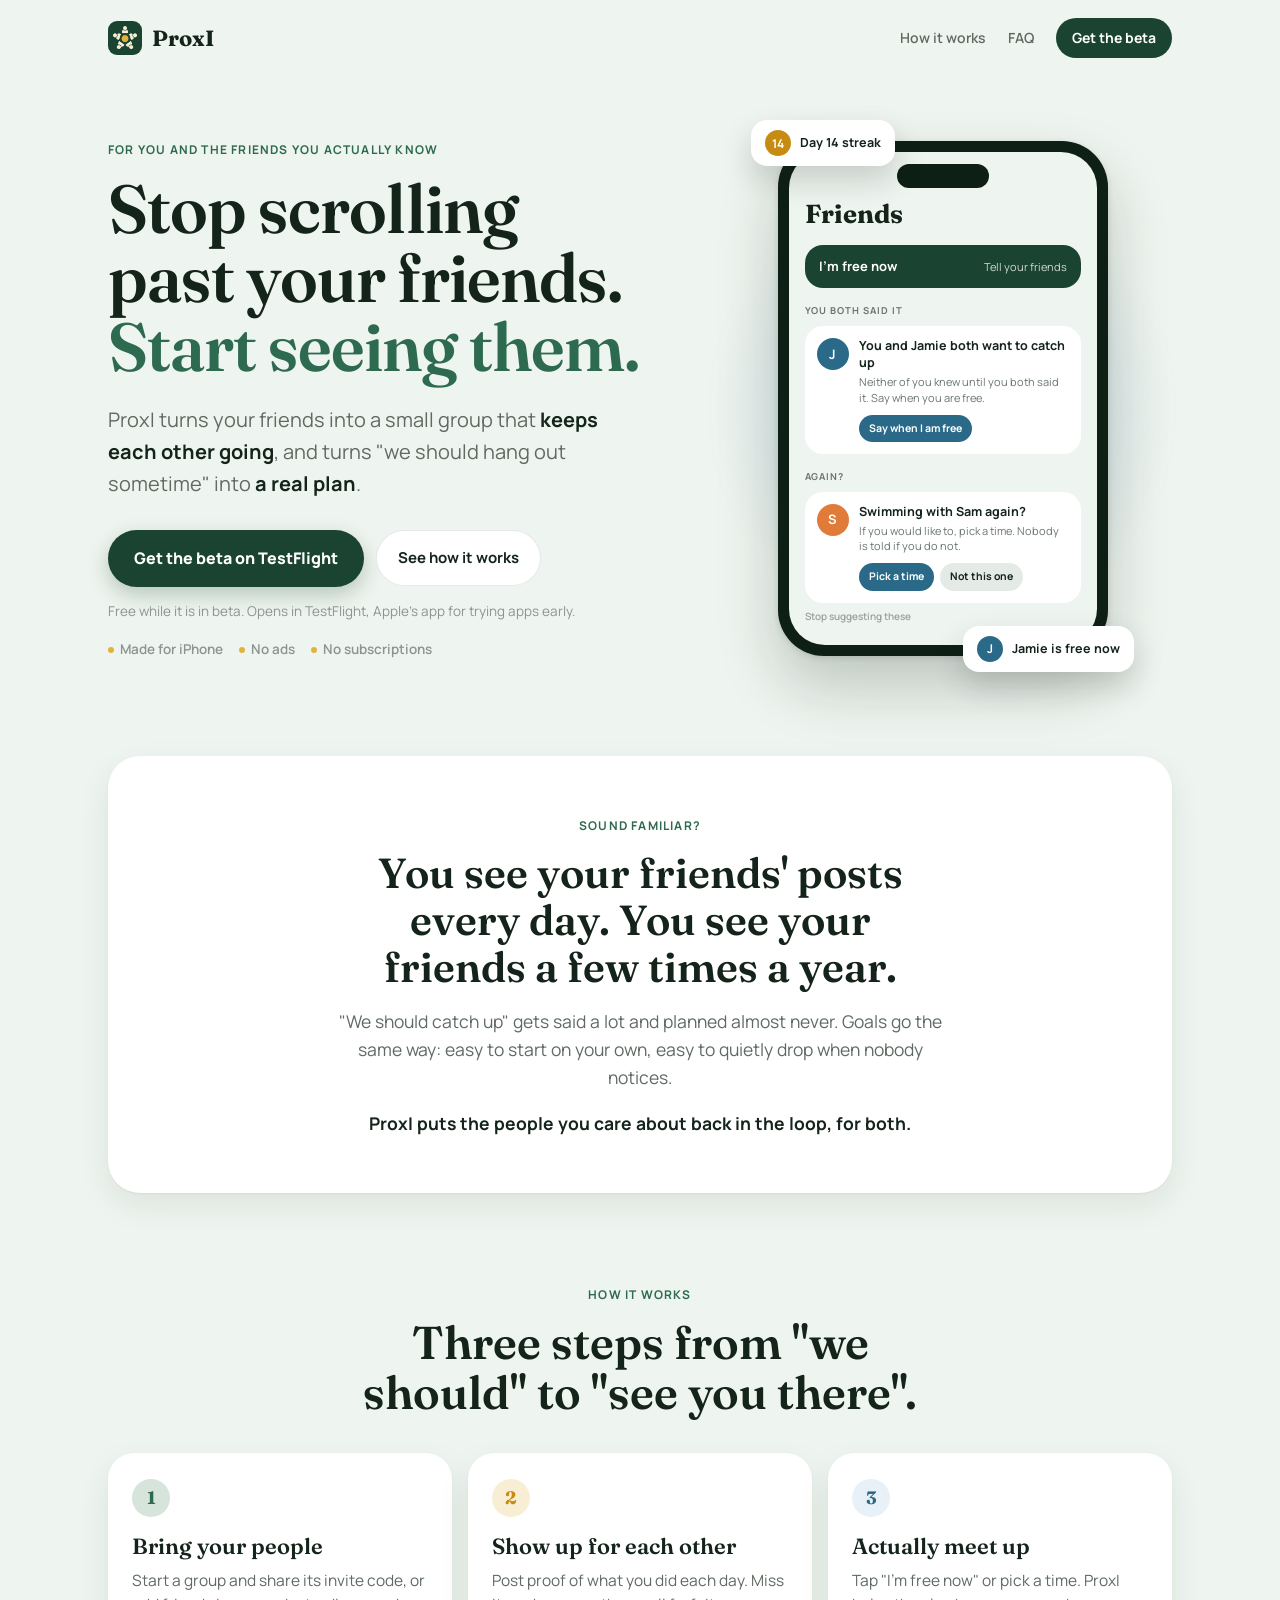
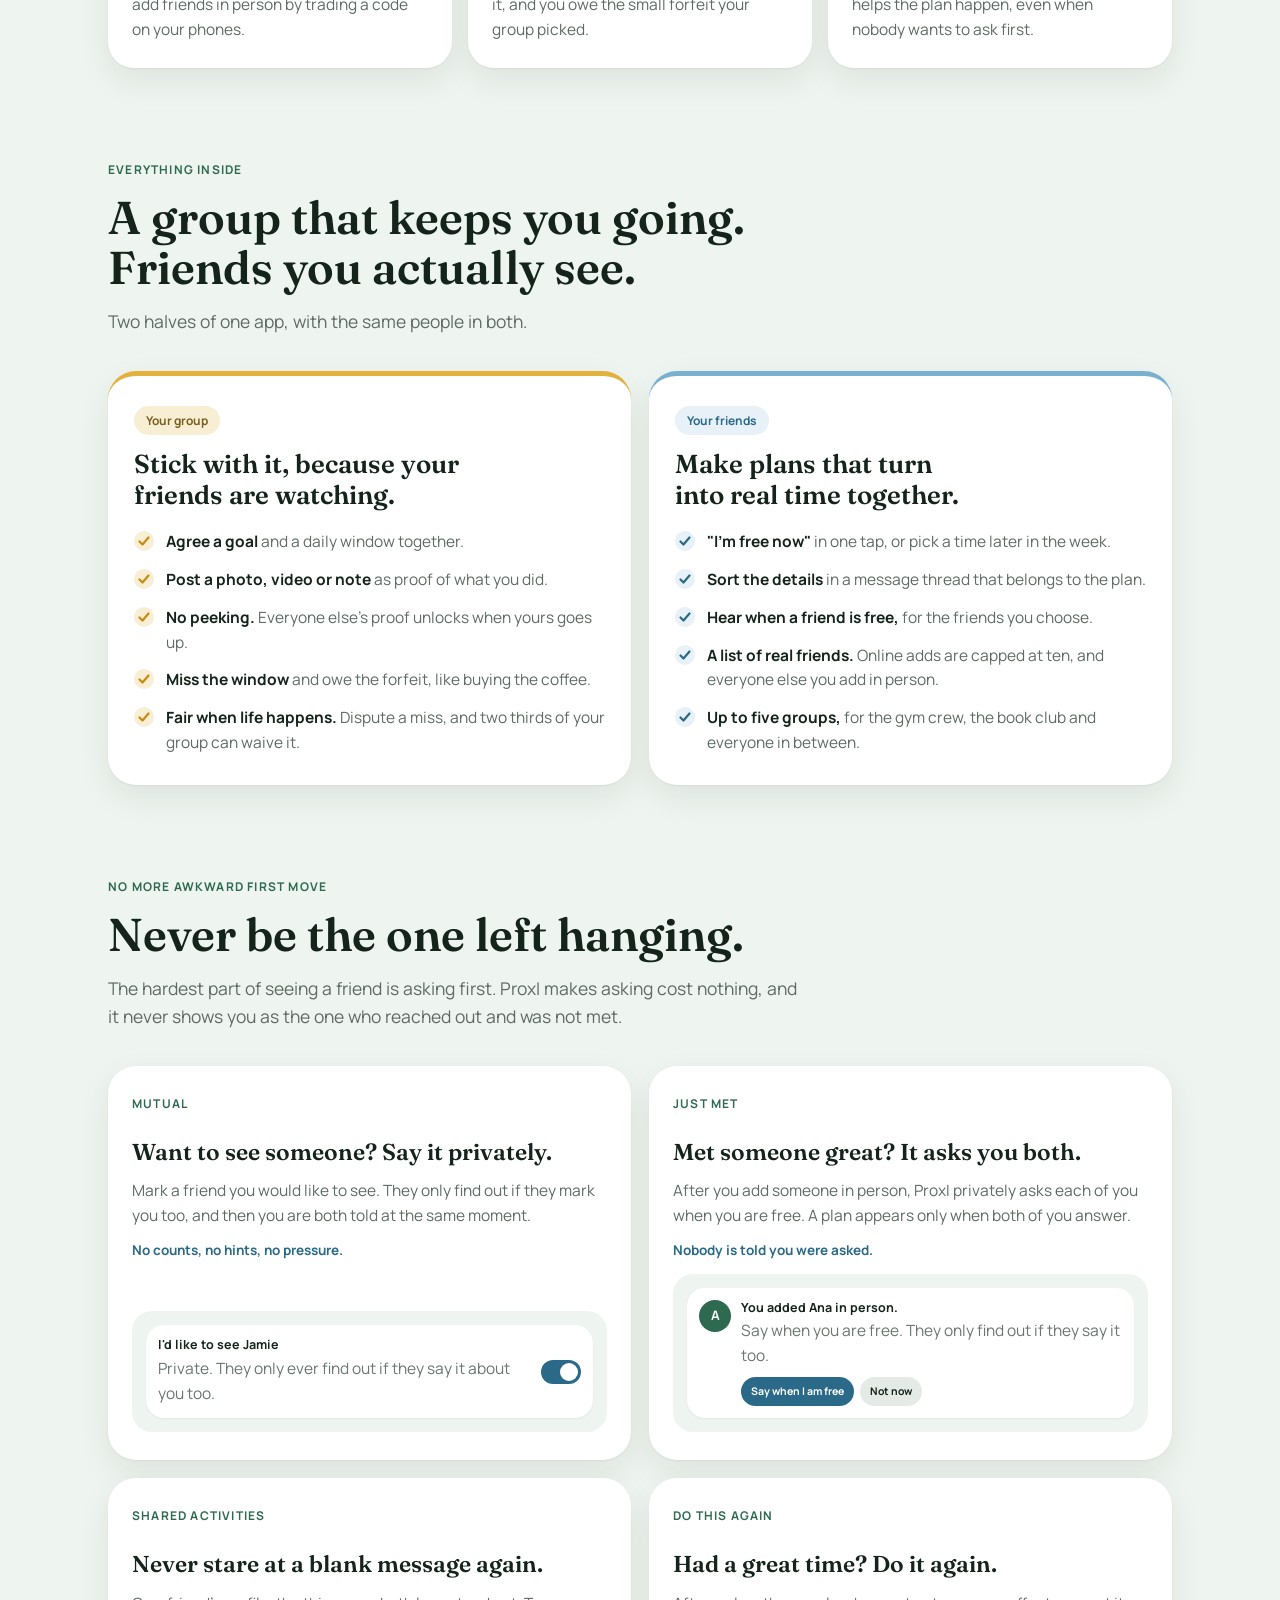
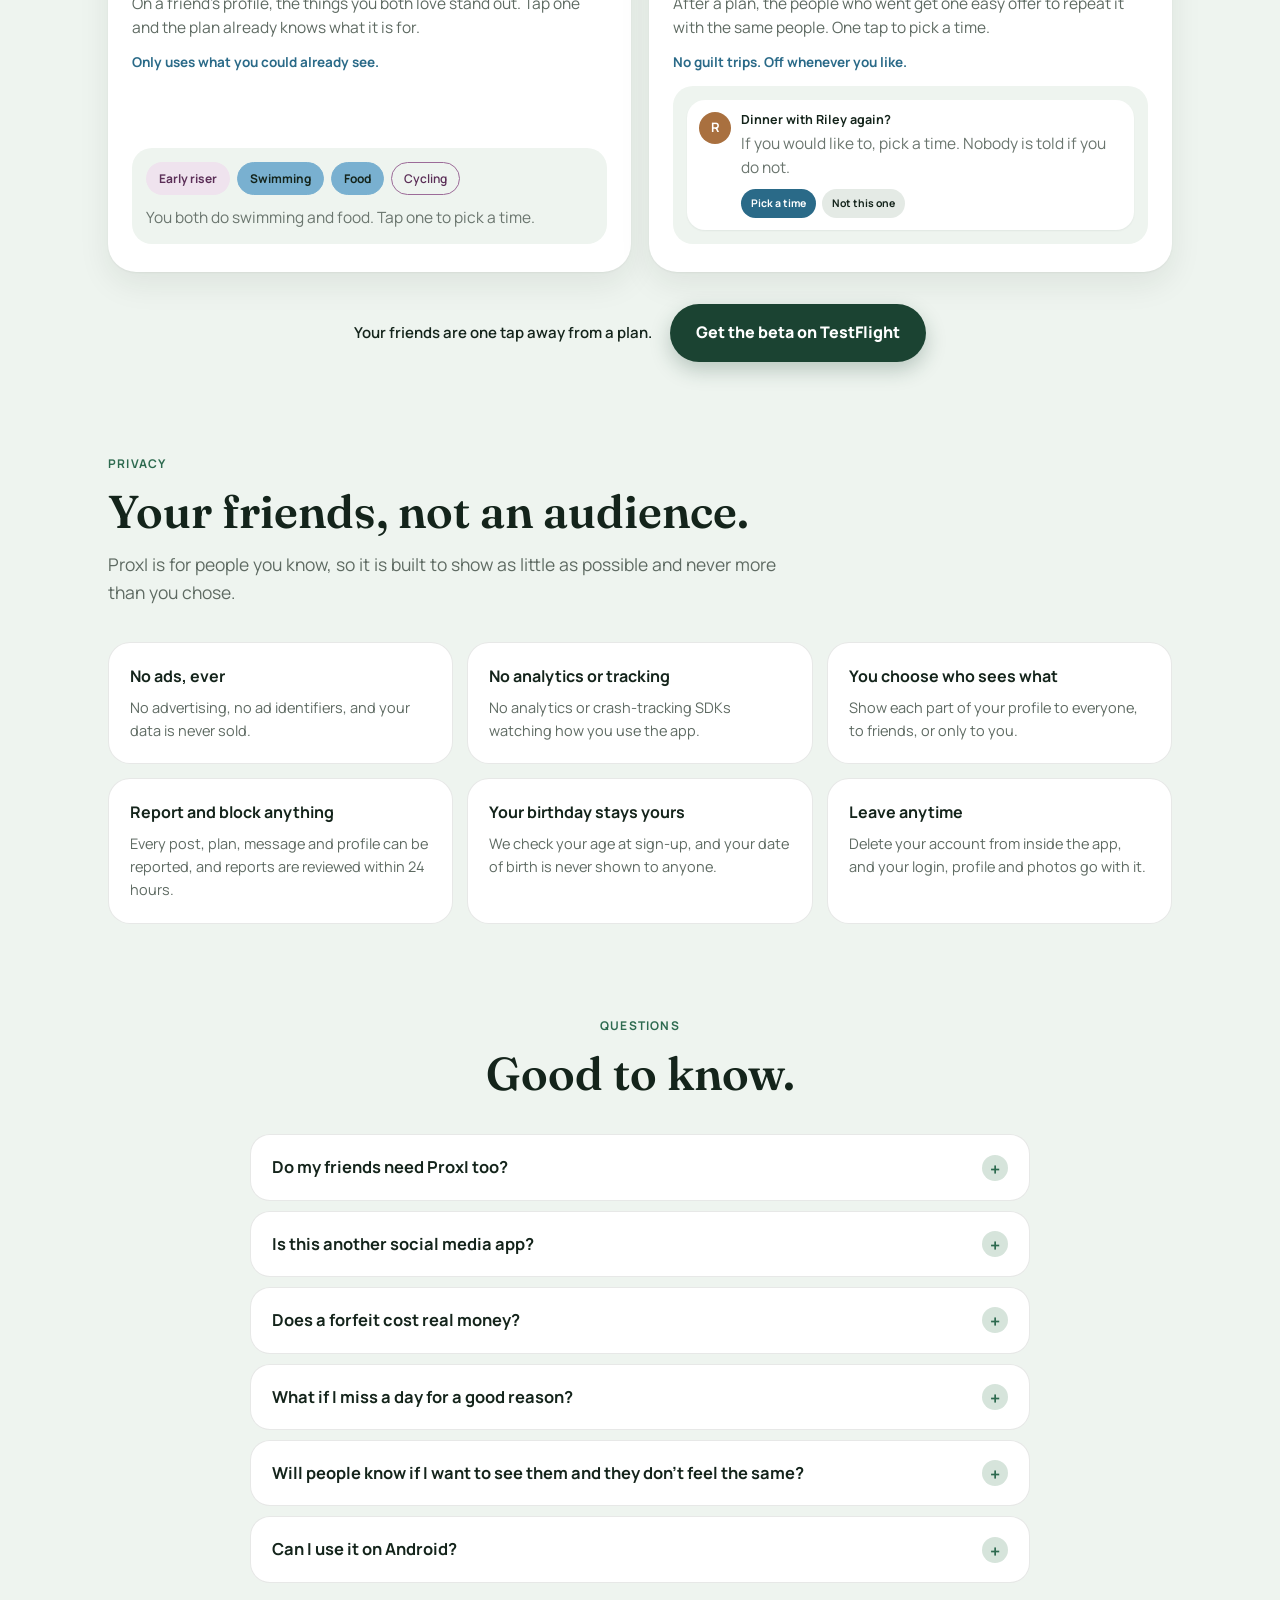
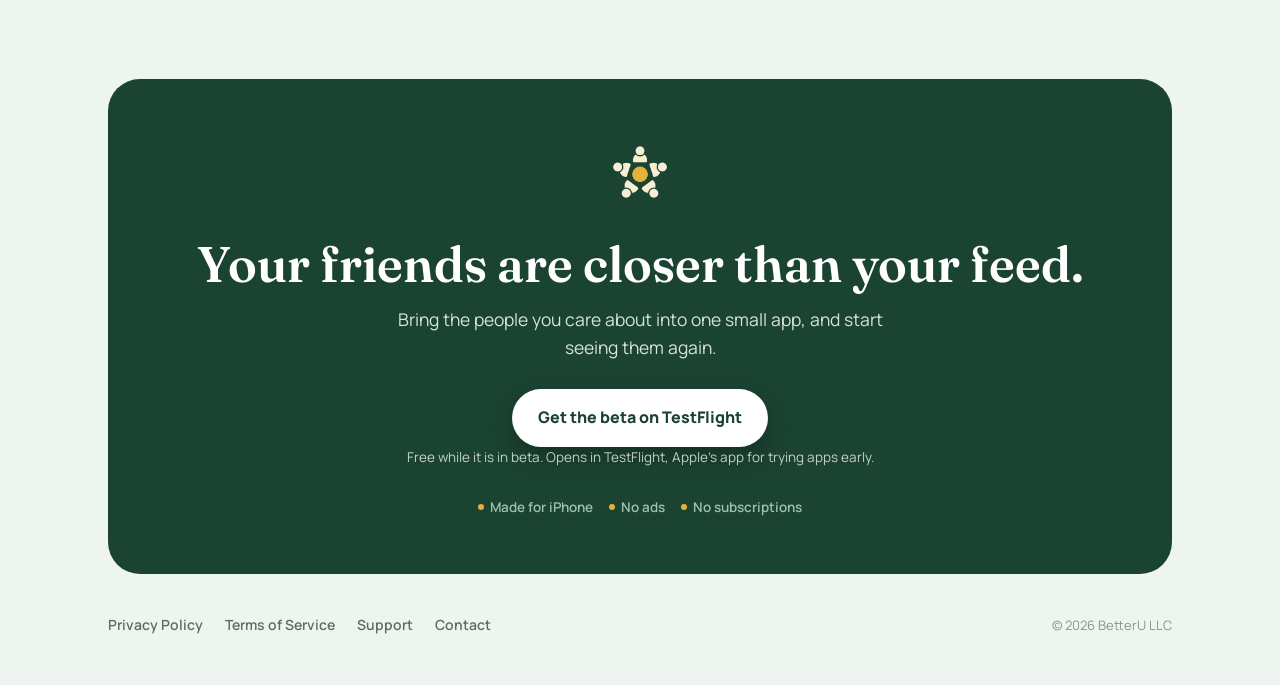
==== commit e8cd7a00: "Point the website at the public TestFlight beta Co-Authored-By: Claude Opus 5 <noreply@anthropic.com" ====
--- a/index.html
+++ b/index.html
@@ -444,6 +444,8 @@
 .badge.shared { border-color: #79B0D0; background: #79B0D0; color: #14241B; font-weight: 700; }
 .demo-line { margin-top: 10px; font-size: 11.5px; }
 
+.beta-note { margin: 14px 0 0; font-size: 13.5px; color: var(--muted-light); }
+.closing .beta-note { font-size: 13.5px; color: rgba(255, 255, 255, .75); }
 .midcta { margin-top: 32px; display: flex; flex-wrap: wrap; align-items: center; justify-content: center; gap: 12px 18px; text-align: center; }
 .midcta p { font-size: 15px; font-weight: 600; color: var(--ink); }
 
@@ -589,6 +591,7 @@
           </a>
           <a class="ghost" href="#how">See how it works</a>
         </div>
+        <p class="beta-note" data-beta-note hidden>Free while it is in beta. Opens in TestFlight, Apple's app for trying apps early.</p>
         <div class="reassure">
           <span>Made for iPhone</span>
           <span>No ads</span>
@@ -851,7 +854,7 @@
         </details>
         <details>
           <summary>Can I use it on Android?</summary>
-          <p>ProxI is launching on iPhone first. Get early access and we will let you know about other devices.</p>
+          <p>ProxI is on iPhone first. The beta runs through TestFlight, and we will let you know about other devices.</p>
         </details>
       </div>
     </section>
@@ -862,6 +865,7 @@
       <h2 id="closing-title">Your friends are closer than your feed.</h2>
       <p>Bring the people you care about into one small app, and start seeing them again.</p>
       <a class="cta" data-cta href="mailto:lucasborgarello@icloud.com?subject=ProxI%20early%20access&amp;body=I%27d%20like%20to%20try%20ProxI%20when%20it%20launches."><span data-cta-label>Get early access</span></a>
+      <p class="beta-note" data-beta-note hidden>Free while it is in beta. Opens in TestFlight, Apple's app for trying apps early.</p>
       <div class="reassure">
         <span>Made for iPhone</span>
         <span>No ads</span>
@@ -897,12 +901,14 @@
 <script>
   // ============================================================
   // Launch switch. Everything that asks someone to get the app reads this.
-  // Paste the App Store link here once ProxI is live (a public TestFlight
-  // link works too), and every button on the page becomes a download button.
-  // Left empty, the buttons ask for early access by email, which works with
-  // no server and nothing stored by this page.
+  // It holds the public TestFlight link while ProxI is in beta; swap it for
+  // the App Store link on release day and the buttons say "Download on
+  // iPhone" instead, with the TestFlight note taken away. Left empty, the
+  // buttons go back to asking for early access by email.
   // ============================================================
-  const APP_STORE_URL = '';
+  const APP_STORE_URL = 'https://testflight.apple.com/join/BNqWKSap';
+
+  const isBeta = APP_STORE_URL.includes('testflight.apple.com');
 
   if (APP_STORE_URL) {
     document.querySelectorAll('[data-cta]').forEach((el) => {
@@ -910,10 +916,13 @@
       el.target = '_blank';
       el.rel = 'noopener';
       const label = el.querySelector('[data-cta-label]');
-      const text = 'Download on iPhone';
-      if (label) label.textContent = text;
-      else el.textContent = el.hasAttribute('data-cta-short') ? 'Download' : text;
+      const text = isBeta ? 'Get the beta on TestFlight' : 'Download on iPhone';
+      const short = isBeta ? 'Get the beta' : 'Download';
+      if (label) label.textContent = el.hasAttribute('data-cta-short') ? short : text;
+      else el.textContent = el.hasAttribute('data-cta-short') ? short : text;
     });
+    // Says what TestFlight is, so the extra step is not a surprise.
+    if (isBeta) document.querySelectorAll('[data-beta-note]').forEach((el) => { el.hidden = false; });
   }
 
   // The phone-only bar appears once the hero button has scrolled out of view,
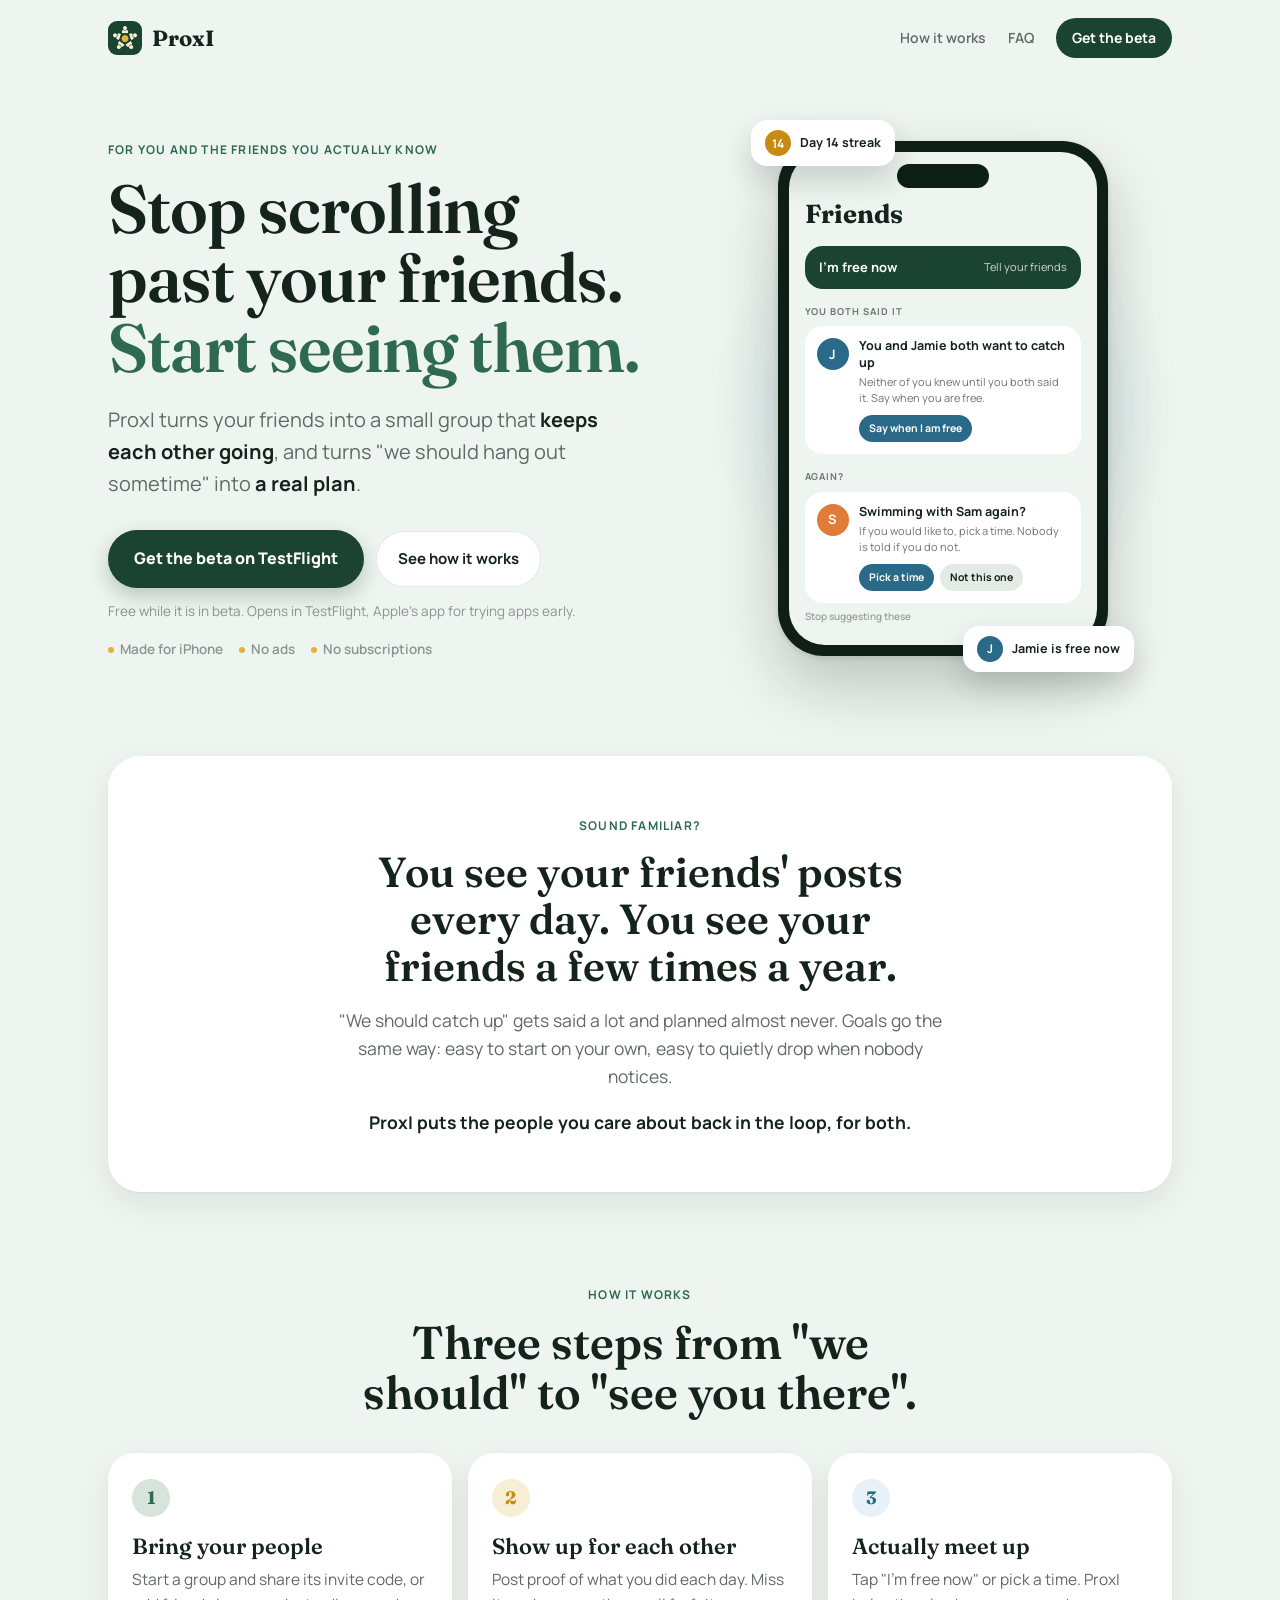
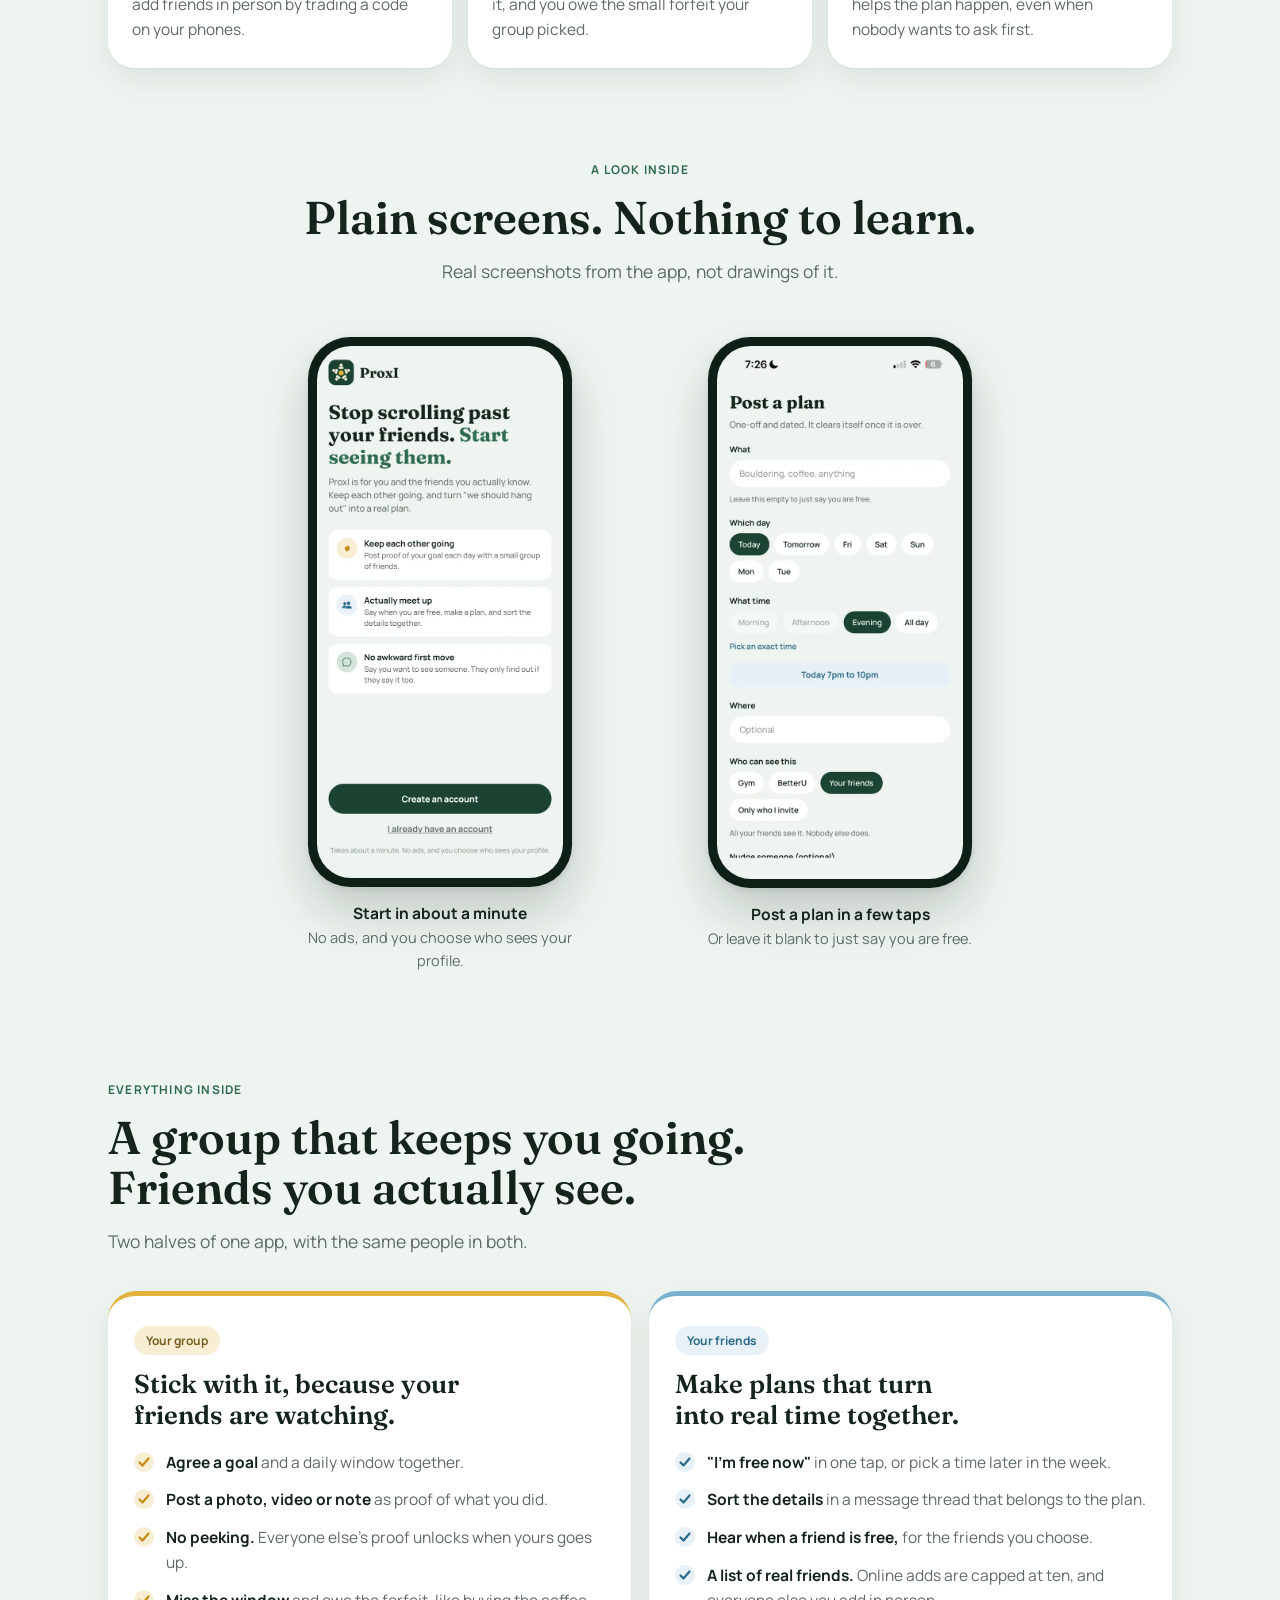
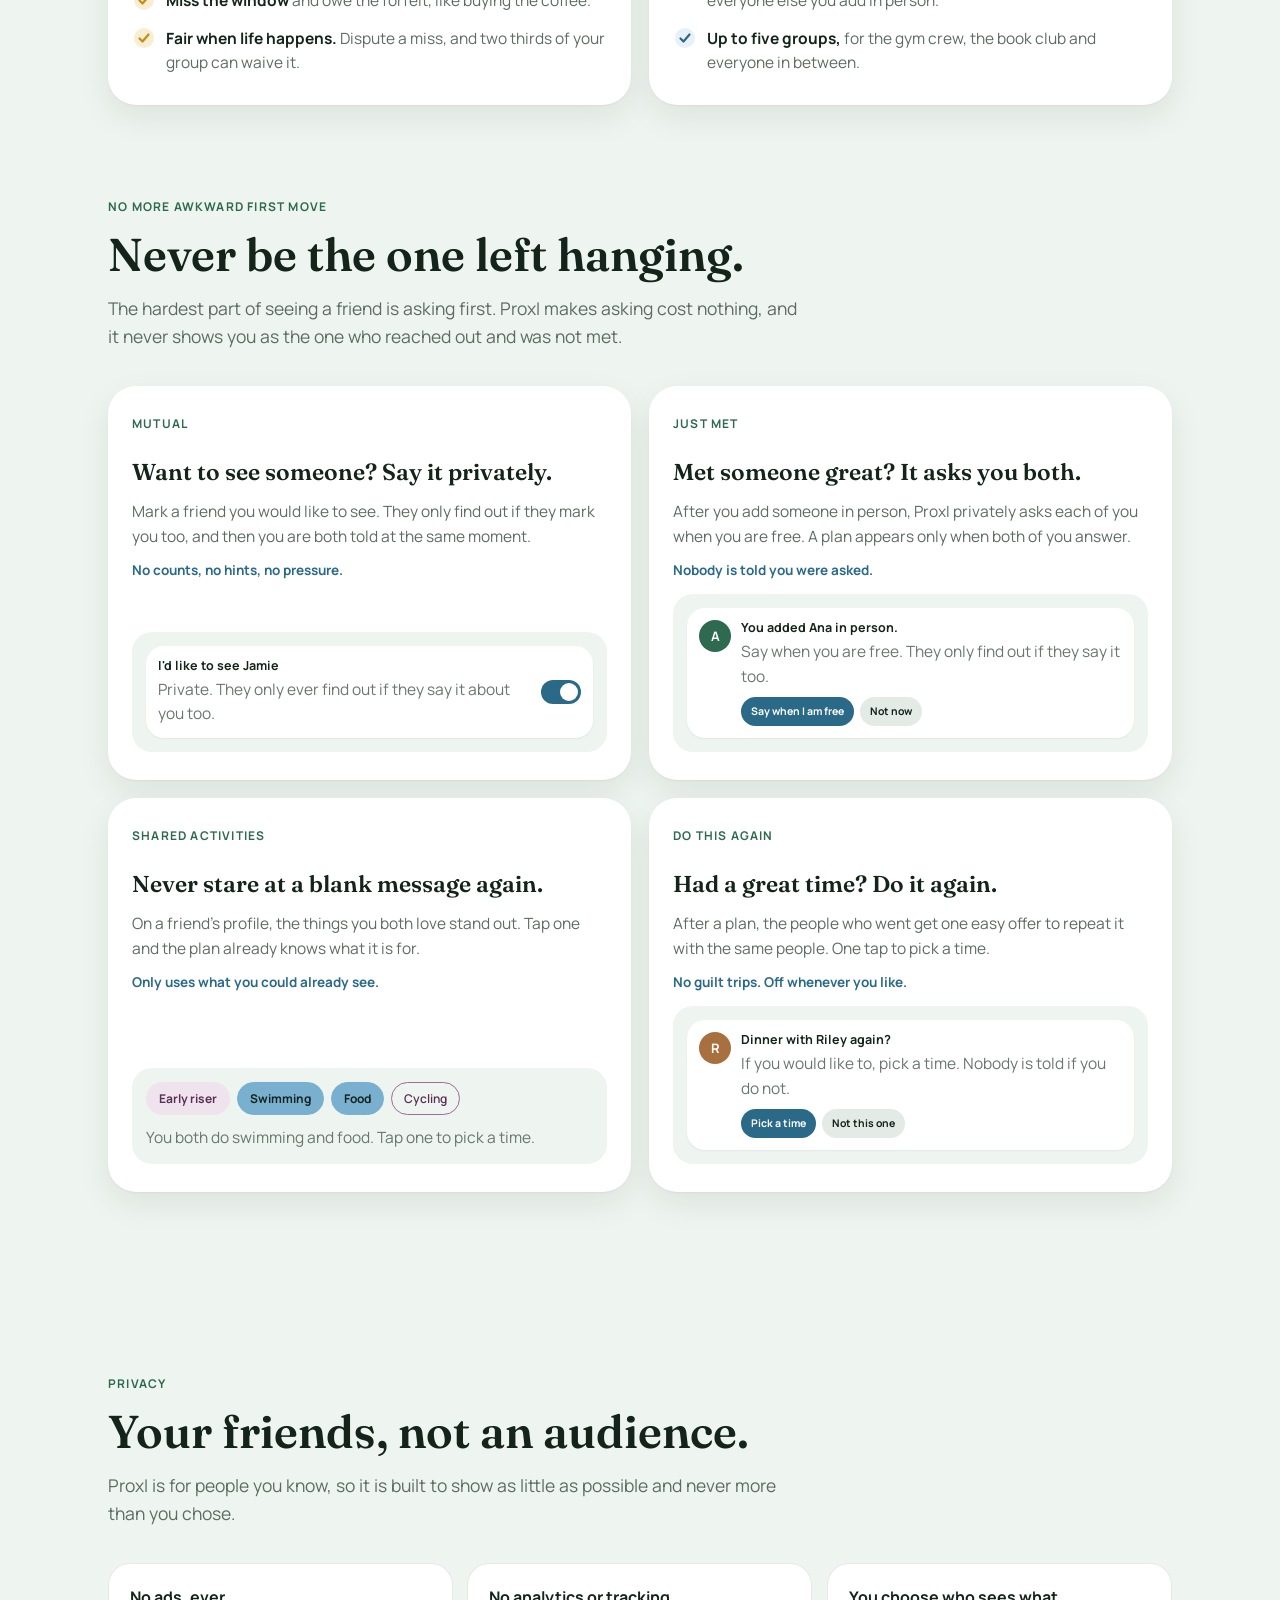
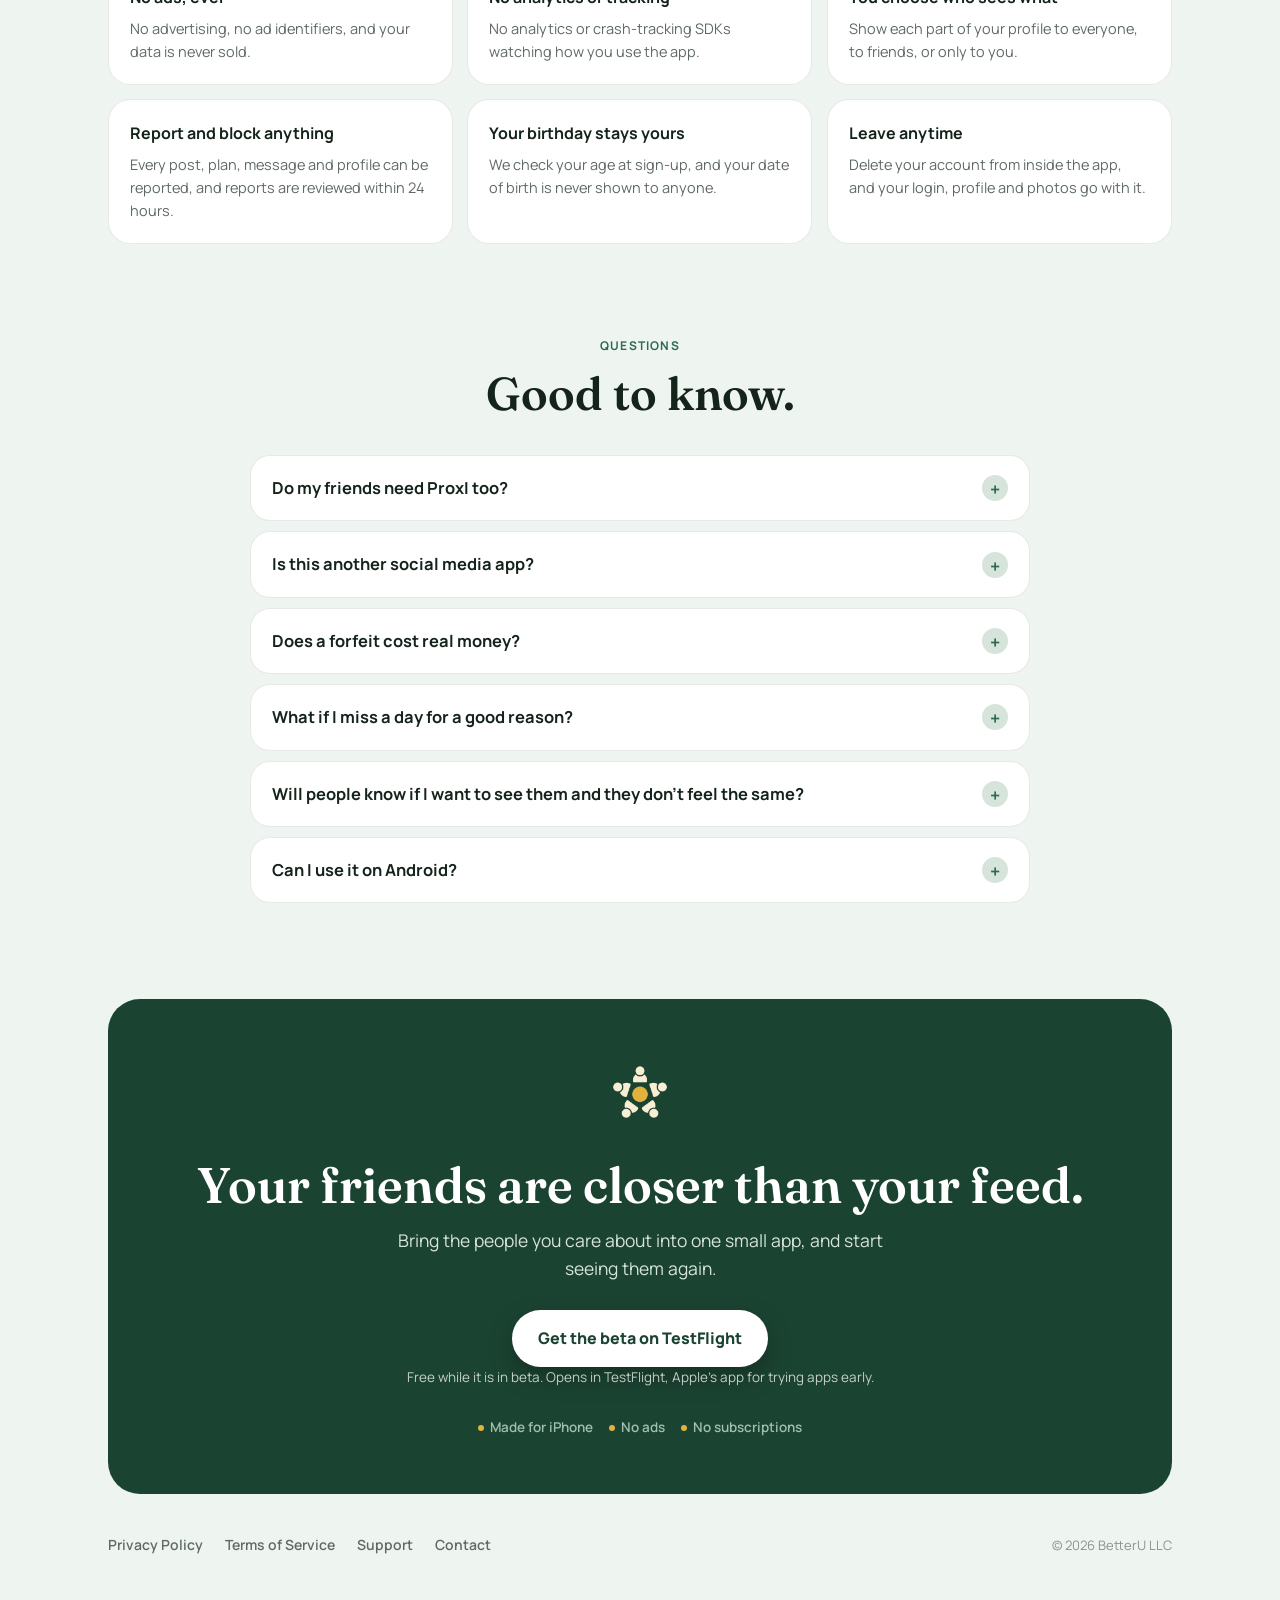
==== commit 31ae3702: "Website: real screenshots, reveal on scroll, and card polish Co-Authored-By: Claude Opus 5 <noreply@" ====
--- a/index.html
+++ b/index.html
@@ -311,6 +311,81 @@
 .m-chip.go { background: #2A6A88; color: #fff; }
 .m-off { margin-top: 6px; font-size: 10px; font-weight: 600; color: #98A29B; }
 
+/* ---------- motion ----------
+   Everything marked data-reveal starts a little low and faded and settles
+   as it comes into view, once each. The rules only apply when the page's
+   own script is running (html.js), so with JavaScript off, or if the script
+   fails, every section is simply visible. Reduce Motion turns it all off. */
+
+html.js [data-reveal] {
+  opacity: 0;
+  transform: translateY(20px);
+  transition: opacity .75s cubic-bezier(.2, .7, .3, 1), transform .75s cubic-bezier(.2, .7, .3, 1);
+  transition-delay: var(--reveal-delay, 0s);
+  will-change: opacity, transform;
+}
+html.js [data-reveal].in { opacity: 1; transform: none; }
+
+/* The hero phone arrives with a touch more travel and a moment later, so
+   the words are read first. */
+html.js .phone-stage[data-reveal] { transform: translateY(28px) scale(.985); }
+html.js .phone-stage[data-reveal].in { transform: none; }
+
+/* The two labels beside the phone drift, the way they would if they were
+   floating above it. Decorative only. */
+@keyframes bob { 0%, 100% { transform: translateY(0); } 50% { transform: translateY(-7px); } }
+.float.one { animation: bob 5.5s ease-in-out infinite; }
+.float.two { animation: bob 6.5s ease-in-out .8s infinite; }
+
+.step, .feature, .half, .promise, .shot {
+  transition: transform .35s cubic-bezier(.2, .7, .3, 1), box-shadow .35s cubic-bezier(.2, .7, .3, 1);
+}
+@media (hover: hover) {
+  .step:hover, .feature:hover, .half:hover, .promise:hover {
+    transform: translateY(-3px);
+    box-shadow: 0 2px 4px rgba(20, 36, 27, .05), 0 18px 40px rgba(20, 36, 27, .11);
+  }
+  .shot:hover { transform: translateY(-6px); }
+}
+
+@media (prefers-reduced-motion: reduce) {
+  html.js [data-reveal] { opacity: 1; transform: none; transition: none; }
+  .float.one, .float.two { animation: none; }
+  .step, .feature, .half, .promise, .shot { transition: none; }
+  @media (hover: hover) {
+    .step:hover, .feature:hover, .half:hover, .promise:hover, .shot:hover { transform: none; }
+  }
+}
+
+/* ---------- screenshots ----------
+   Real screens from the app. The phones scale with the page: three across
+   on a desktop, two on a tablet, one on a phone, and the frame is sized in
+   vw so the picture inside is never blown up past its own pixels. */
+
+.shots {
+  display: grid;
+  max-width: 780px;
+  margin: 0 auto;
+  gap: 26px 20px;
+  grid-template-columns: repeat(auto-fit, minmax(min(240px, 100%), 1fr));
+  justify-items: center;
+}
+.shot { width: 100%; max-width: clamp(200px, 58vw, 264px); text-align: center; }
+.shot .frame {
+  background: #0E1F16;
+  border-radius: clamp(30px, 4.4vw, 42px);
+  padding: clamp(6px, .8vw, 9px);
+  box-shadow: 0 24px 50px rgba(20, 36, 27, .2), 0 2px 6px rgba(20, 36, 27, .1);
+}
+.shot img {
+  display: block;
+  width: 100%;
+  height: auto;
+  border-radius: clamp(24px, 3.7vw, 34px);
+}
+.shot figcaption { margin-top: 14px; font-size: 14.5px; color: var(--muted); }
+.shot figcaption b { display: block; color: var(--ink); font-size: 15.5px; }
+
 /* ---------- sections ---------- */
 
 section.block { padding: 88px 0 0; }
@@ -579,27 +654,27 @@
     <!-- ============ HERO ============ -->
     <section class="hero">
       <div>
-        <span class="eyebrow">For you and the friends you actually know</span>
-        <h1>Stop scrolling past your friends. <em>Start seeing them.</em></h1>
-        <p class="lede">
+        <span class="eyebrow" data-reveal>For you and the friends you actually know</span>
+        <h1 data-reveal style="--reveal-delay:.08s">Stop scrolling past your friends. <em>Start seeing them.</em></h1>
+        <p class="lede" data-reveal style="--reveal-delay:.16s">
           ProxI turns your friends into a small group that <strong>keeps each other going</strong>,
           and turns "we should hang out sometime" into <strong>a real plan</strong>.
         </p>
-        <div class="actions" id="hero-actions">
+        <div class="actions" id="hero-actions" data-reveal style="--reveal-delay:.24s">
           <a class="cta" data-cta href="mailto:lucasborgarello@icloud.com?subject=ProxI%20early%20access&amp;body=I%27d%20like%20to%20try%20ProxI%20when%20it%20launches.">
             <span data-cta-label>Get early access</span>
           </a>
           <a class="ghost" href="#how">See how it works</a>
         </div>
         <p class="beta-note" data-beta-note hidden>Free while it is in beta. Opens in TestFlight, Apple's app for trying apps early.</p>
-        <div class="reassure">
+        <div class="reassure" data-reveal style="--reveal-delay:.32s">
           <span>Made for iPhone</span>
           <span>No ads</span>
           <span>No subscriptions</span>
         </div>
       </div>
 
-      <div class="phone-stage">
+      <div class="phone-stage" data-reveal style="--reveal-delay:.2s">
         <div class="phone" role="img" aria-label="The ProxI Friends tab, showing that you and Jamie both want to catch up, and asking whether to go swimming with Sam again.">
           <div class="float one" aria-hidden="true"><i style="background:#C68B12">14</i>Day 14 streak</div>
           <div class="float two" aria-hidden="true"><i style="background:#2A6A88">J</i>Jamie is free now</div>
@@ -636,7 +711,7 @@
     </section>
 
     <!-- ============ PROBLEM ============ -->
-    <section class="problem" aria-labelledby="problem-title">
+    <section class="problem" aria-labelledby="problem-title" data-reveal>
       <span class="eyebrow">Sound familiar?</span>
       <h2 id="problem-title">You see your friends' posts every day. You see your friends a few times a year.</h2>
       <p>
@@ -648,37 +723,57 @@
 
     <!-- ============ STEPS ============ -->
     <section class="block" id="how" aria-labelledby="how-title">
-      <div class="section-head center">
+      <div class="section-head center" data-reveal>
         <span class="eyebrow">How it works</span>
         <h2 id="how-title">Three steps from "we should" to "see you there".</h2>
       </div>
 
       <div class="steps">
-        <article class="step">
+        <article class="step" data-reveal>
           <h3>Bring your people</h3>
           <p>Start a group and share its invite code, or add friends in person by trading a code on your phones.</p>
         </article>
-        <article class="step">
+        <article class="step" data-reveal style="--reveal-delay:0.08s">
           <h3>Show up for each other</h3>
           <p>Post proof of what you did each day. Miss it, and you owe the small forfeit your group picked.</p>
         </article>
-        <article class="step">
+        <article class="step" data-reveal style="--reveal-delay:0.16s">
           <h3>Actually meet up</h3>
           <p>Tap "I'm free now" or pick a time. ProxI helps the plan happen, even when nobody wants to ask first.</p>
         </article>
       </div>
     </section>
 
+    <!-- ============ SCREENSHOTS ============ -->
+    <section class="block" id="look" aria-labelledby="look-title">
+      <div class="section-head center" data-reveal>
+        <span class="eyebrow">A look inside</span>
+        <h2 id="look-title">Plain screens. Nothing to learn.</h2>
+        <p>Real screenshots from the app, not drawings of it.</p>
+      </div>
+
+      <div class="shots">
+        <figure class="shot" data-reveal>
+          <div class="frame"><img src="shots/welcome.webp" width="620" height="1341" loading="lazy" decoding="async" alt="The ProxI welcome screen: Stop scrolling past your friends, start seeing them, with a button to create an account."></div>
+          <figcaption><b>Start in about a minute</b>No ads, and you choose who sees your profile.</figcaption>
+        </figure>
+        <figure class="shot" data-reveal style="--reveal-delay:.1s">
+          <div class="frame"><img src="shots/plan.webp" width="620" height="1344" loading="lazy" decoding="async" alt="The Post a plan screen, choosing a day, a time of day, a place, and who can see the plan."></div>
+          <figcaption><b>Post a plan in a few taps</b>Or leave it blank to just say you are free.</figcaption>
+        </figure>
+      </div>
+    </section>
+
     <!-- ============ TWO HALVES ============ -->
     <section class="block" aria-labelledby="halves-title">
-      <div class="section-head">
+      <div class="section-head" data-reveal>
         <span class="eyebrow">Everything inside</span>
         <h2 id="halves-title">A group that keeps you going. Friends you actually see.</h2>
         <p>Two halves of one app, with the same people in both.</p>
       </div>
 
       <div class="halves">
-        <article class="half">
+        <article class="half" data-reveal>
           <span class="tag">Your group</span>
           <h3>Stick with it, because your friends are watching.</h3>
           <ul class="ticks">
@@ -690,7 +785,7 @@
           </ul>
         </article>
 
-        <article class="half friends">
+        <article class="half friends" data-reveal style="--reveal-delay:0.08s">
           <span class="tag">Your friends</span>
           <h3>Make plans that turn into real time together.</h3>
           <ul class="ticks">
@@ -706,14 +801,14 @@
 
     <!-- ============ FEATURES ============ -->
     <section class="block" aria-labelledby="first-title">
-      <div class="section-head">
+      <div class="section-head" data-reveal>
         <span class="eyebrow">No more awkward first move</span>
         <h2 id="first-title">Never be the one left hanging.</h2>
         <p>The hardest part of seeing a friend is asking first. ProxI makes asking cost nothing, and it never shows you as the one who reached out and was not met.</p>
       </div>
 
       <div class="features">
-        <article class="feature">
+        <article class="feature" data-reveal>
           <span class="eyebrow">Mutual</span>
           <h3>Want to see someone? Say it privately.</h3>
           <p>Mark a friend you would like to see. They only find out if they mark you too, and then you are both told at the same moment.</p>
@@ -731,7 +826,7 @@
           </div>
         </article>
 
-        <article class="feature">
+        <article class="feature" data-reveal style="--reveal-delay:0.08s">
           <span class="eyebrow">Just met</span>
           <h3>Met someone great? It asks you both.</h3>
           <p>After you add someone in person, ProxI privately asks each of you when you are free. A plan appears only when both of you answer.</p>
@@ -748,7 +843,7 @@
           </div>
         </article>
 
-        <article class="feature">
+        <article class="feature" data-reveal>
           <span class="eyebrow">Shared activities</span>
           <h3>Never stare at a blank message again.</h3>
           <p>On a friend's profile, the things you both love stand out. Tap one and the plan already knows what it is for.</p>
@@ -764,7 +859,7 @@
           </div>
         </article>
 
-        <article class="feature">
+        <article class="feature" data-reveal style="--reveal-delay:0.08s">
           <span class="eyebrow">Do this again</span>
           <h3>Had a great time? Do it again.</h3>
           <p>After a plan, the people who went get one easy offer to repeat it with the same people. One tap to pick a time.</p>
@@ -782,7 +877,7 @@
         </article>
       </div>
 
-      <div class="midcta">
+      <div class="midcta" data-reveal>
         <p>Your friends are one tap away from a plan.</p>
         <a class="cta" data-cta href="mailto:lucasborgarello@icloud.com?subject=ProxI%20early%20access&amp;body=I%27d%20like%20to%20try%20ProxI%20when%20it%20launches."><span data-cta-label>Get early access</span></a>
       </div>
@@ -790,34 +885,34 @@
 
     <!-- ============ PRIVACY ============ -->
     <section class="block" id="privacy" aria-labelledby="privacy-title">
-      <div class="section-head">
+      <div class="section-head" data-reveal>
         <span class="eyebrow">Privacy</span>
         <h2 id="privacy-title">Your friends, not an audience.</h2>
         <p>ProxI is for people you know, so it is built to show as little as possible and never more than you chose.</p>
       </div>
 
       <div class="privacy">
-        <div class="promise">
+        <div class="promise" data-reveal>
           <h3>No ads, ever</h3>
           <p>No advertising, no ad identifiers, and your data is never sold.</p>
         </div>
-        <div class="promise">
+        <div class="promise" data-reveal style="--reveal-delay:0.08s">
           <h3>No analytics or tracking</h3>
           <p>No analytics or crash-tracking SDKs watching how you use the app.</p>
         </div>
-        <div class="promise">
+        <div class="promise" data-reveal style="--reveal-delay:0.16s">
           <h3>You choose who sees what</h3>
           <p>Show each part of your profile to everyone, to friends, or only to you.</p>
         </div>
-        <div class="promise">
+        <div class="promise" data-reveal>
           <h3>Report and block anything</h3>
           <p>Every post, plan, message and profile can be reported, and reports are reviewed within 24 hours.</p>
         </div>
-        <div class="promise">
+        <div class="promise" data-reveal style="--reveal-delay:0.08s">
           <h3>Your birthday stays yours</h3>
           <p>We check your age at sign-up, and your date of birth is never shown to anyone.</p>
         </div>
-        <div class="promise">
+        <div class="promise" data-reveal style="--reveal-delay:0.16s">
           <h3>Leave anytime</h3>
           <p>Delete your account from inside the app, and your login, profile and photos go with it.</p>
         </div>
@@ -826,12 +921,12 @@
 
     <!-- ============ FAQ ============ -->
     <section class="block" id="faq" aria-labelledby="faq-title">
-      <div class="section-head center">
+      <div class="section-head center" data-reveal>
         <span class="eyebrow">Questions</span>
         <h2 id="faq-title">Good to know.</h2>
       </div>
 
-      <div class="faq">
+      <div class="faq" data-reveal>
         <details>
           <summary>Do my friends need ProxI too?</summary>
           <p>Yes, and that is the point. ProxI is built for people you already know, so it gets better with every friend you bring. Start a group and share its invite code, or trade codes in person.</p>
@@ -860,7 +955,7 @@
     </section>
 
     <!-- ============ CLOSING ============ -->
-    <section class="closing" id="get" aria-labelledby="closing-title">
+    <section class="closing" id="get" aria-labelledby="closing-title" data-reveal>
       <img src="icon.png" alt="The ProxI app icon" width="76" height="76">
       <h2 id="closing-title">Your friends are closer than your feed.</h2>
       <p>Bring the people you care about into one small app, and start seeing them again.</p>
@@ -923,6 +1018,54 @@
     });
     // Says what TestFlight is, so the extra step is not a surprise.
     if (isBeta) document.querySelectorAll('[data-beta-note]').forEach((el) => { el.hidden = false; });
+  }
+
+  // ============================================================
+  // Reveal on scroll. One observer for the whole page; each element is let
+  // go once it has arrived, so nothing keeps running as you read. The html.js
+  // class is what turns the hiding rules on, and it is set here rather than
+  // in the markup so a page whose script never runs still shows everything.
+  // ============================================================
+  const reveals = document.querySelectorAll('[data-reveal]');
+  const stillMoving = !window.matchMedia('(prefers-reduced-motion: reduce)').matches;
+
+  if (stillMoving && 'IntersectionObserver' in window && reveals.length) {
+    document.documentElement.classList.add('js');
+
+    const seen = new IntersectionObserver((entries) => {
+      entries.forEach((entry) => {
+        if (!entry.isIntersecting) return;
+        entry.target.classList.add('in');
+        seen.unobserve(entry.target);
+      });
+    }, { rootMargin: '0px 0px -8% 0px', threshold: 0.08 });
+
+    reveals.forEach((el) => seen.observe(el));
+
+    // Anything already on screen at load (the hero) settles straight away,
+    // on the next frame so the browser has something to animate from.
+    requestAnimationFrame(() => {
+      reveals.forEach((el) => {
+        const box = el.getBoundingClientRect();
+        if (box.top < window.innerHeight * 0.92) {
+          el.classList.add('in');
+          seen.unobserve(el);
+        }
+      });
+    });
+
+    // Safety net. Hiding things until they are scrolled to is only ever a
+    // nicety, and a browser that never reports them (a zero-height window,
+    // an embedded preview, an observer that does not fire) must not be left
+    // with a blank page. After a few seconds everything is shown whatever
+    // happened.
+    setTimeout(() => {
+      reveals.forEach((el) => {
+        if (el.classList.contains('in')) return;
+        el.classList.add('in');
+        seen.unobserve(el);
+      });
+    }, 4000);
   }
 
   // The phone-only bar appears once the hero button has scrolled out of view,
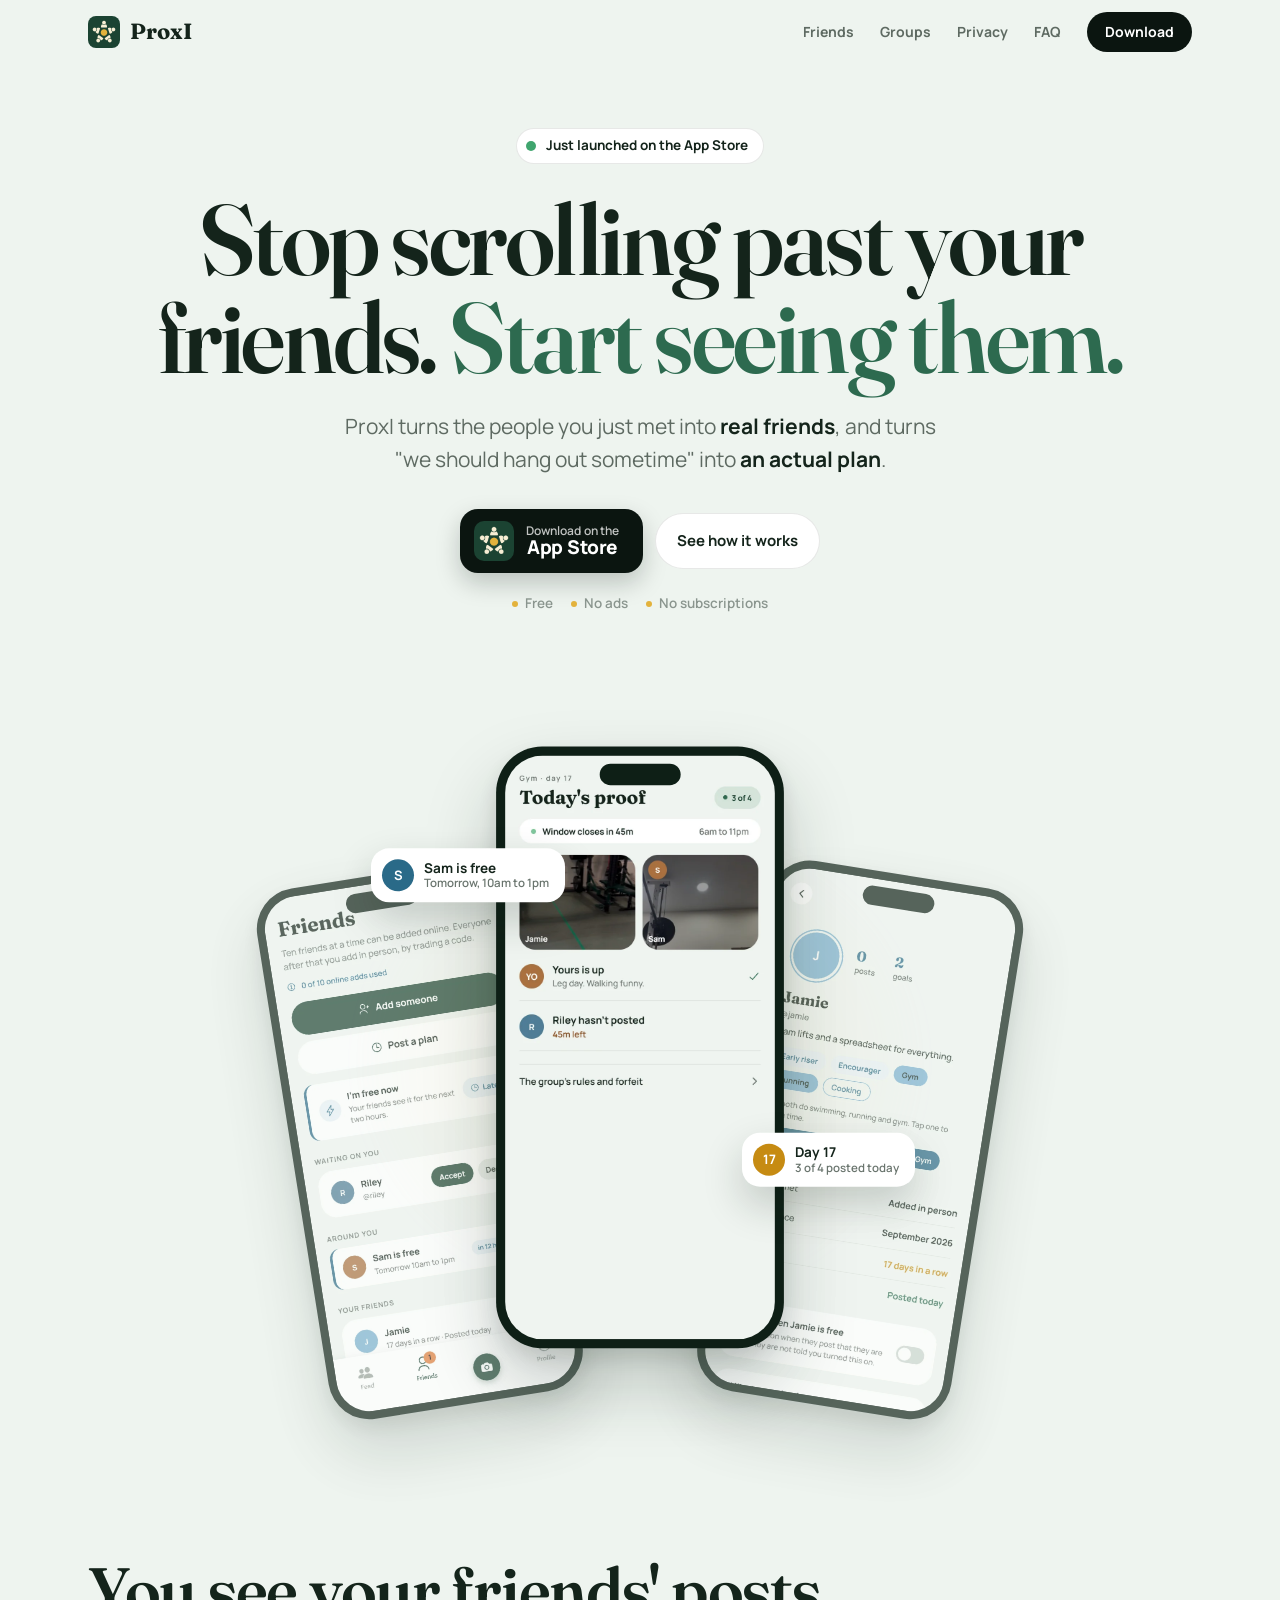
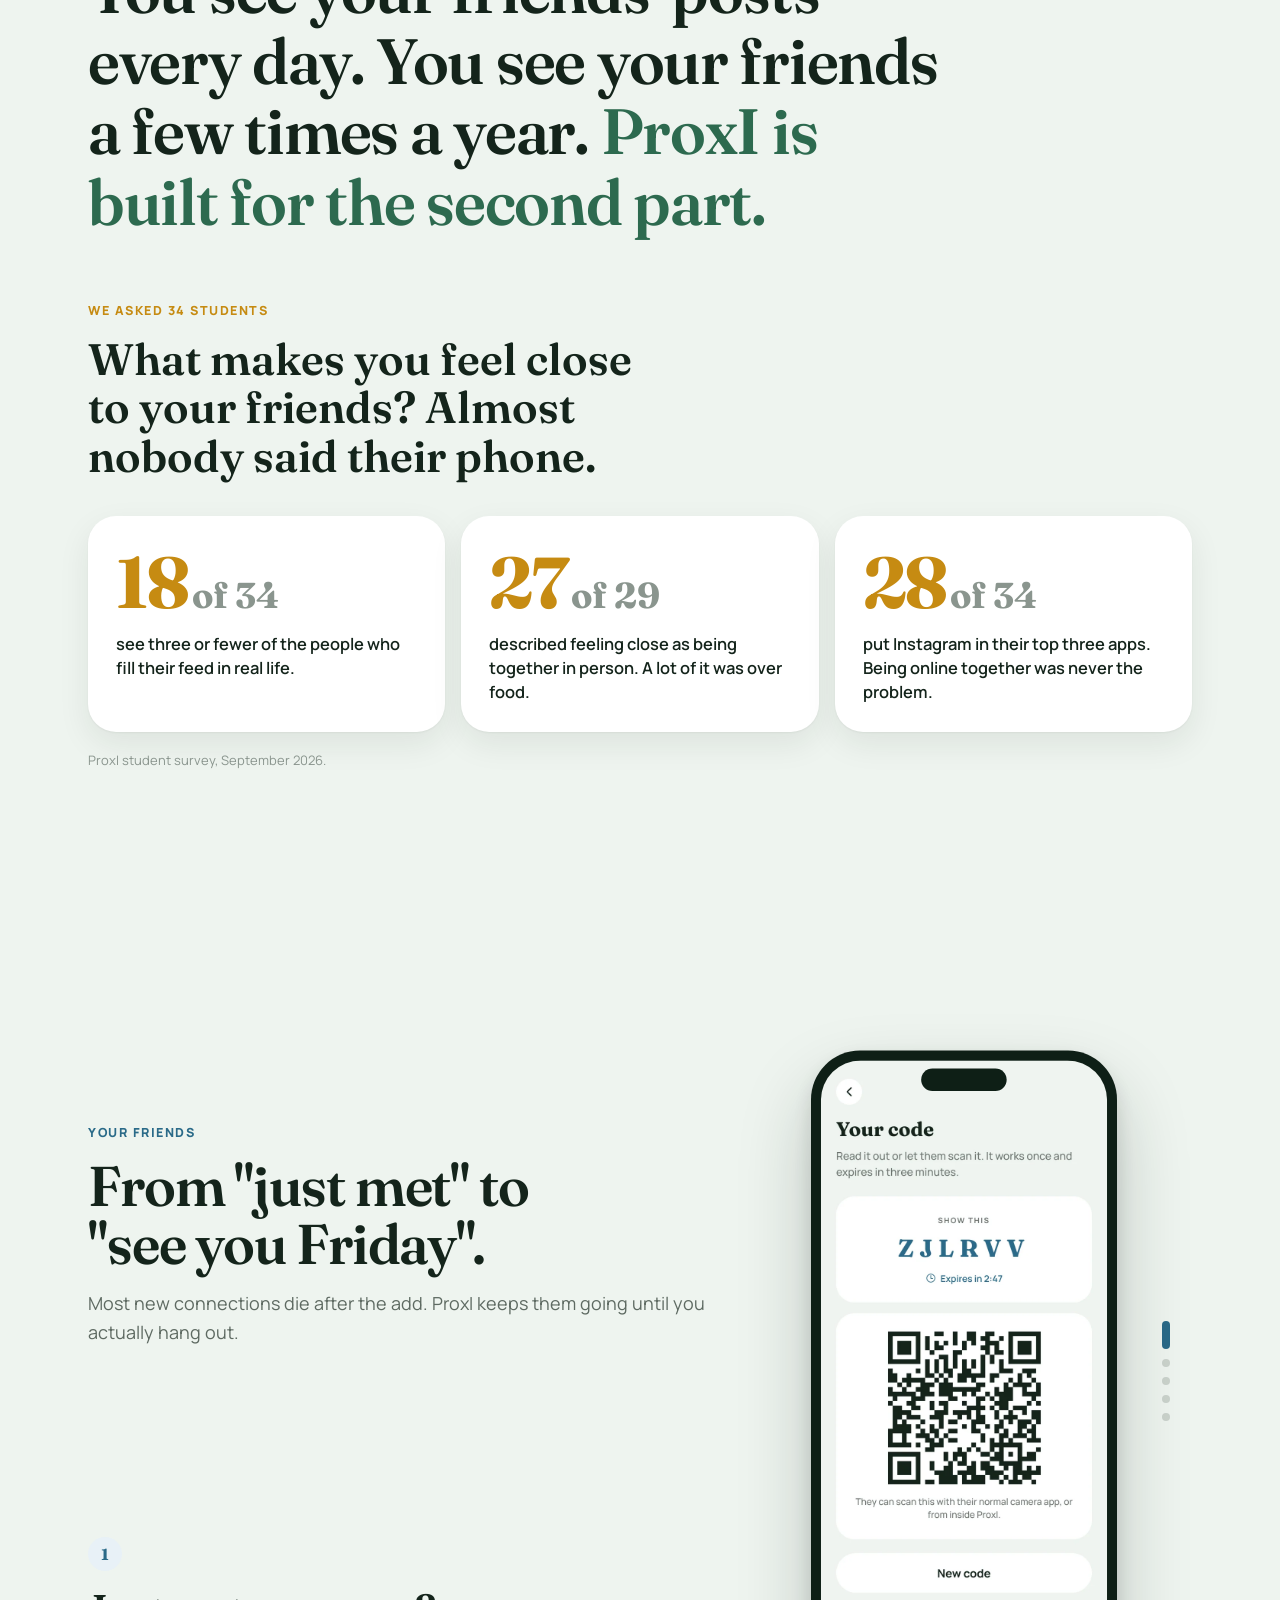
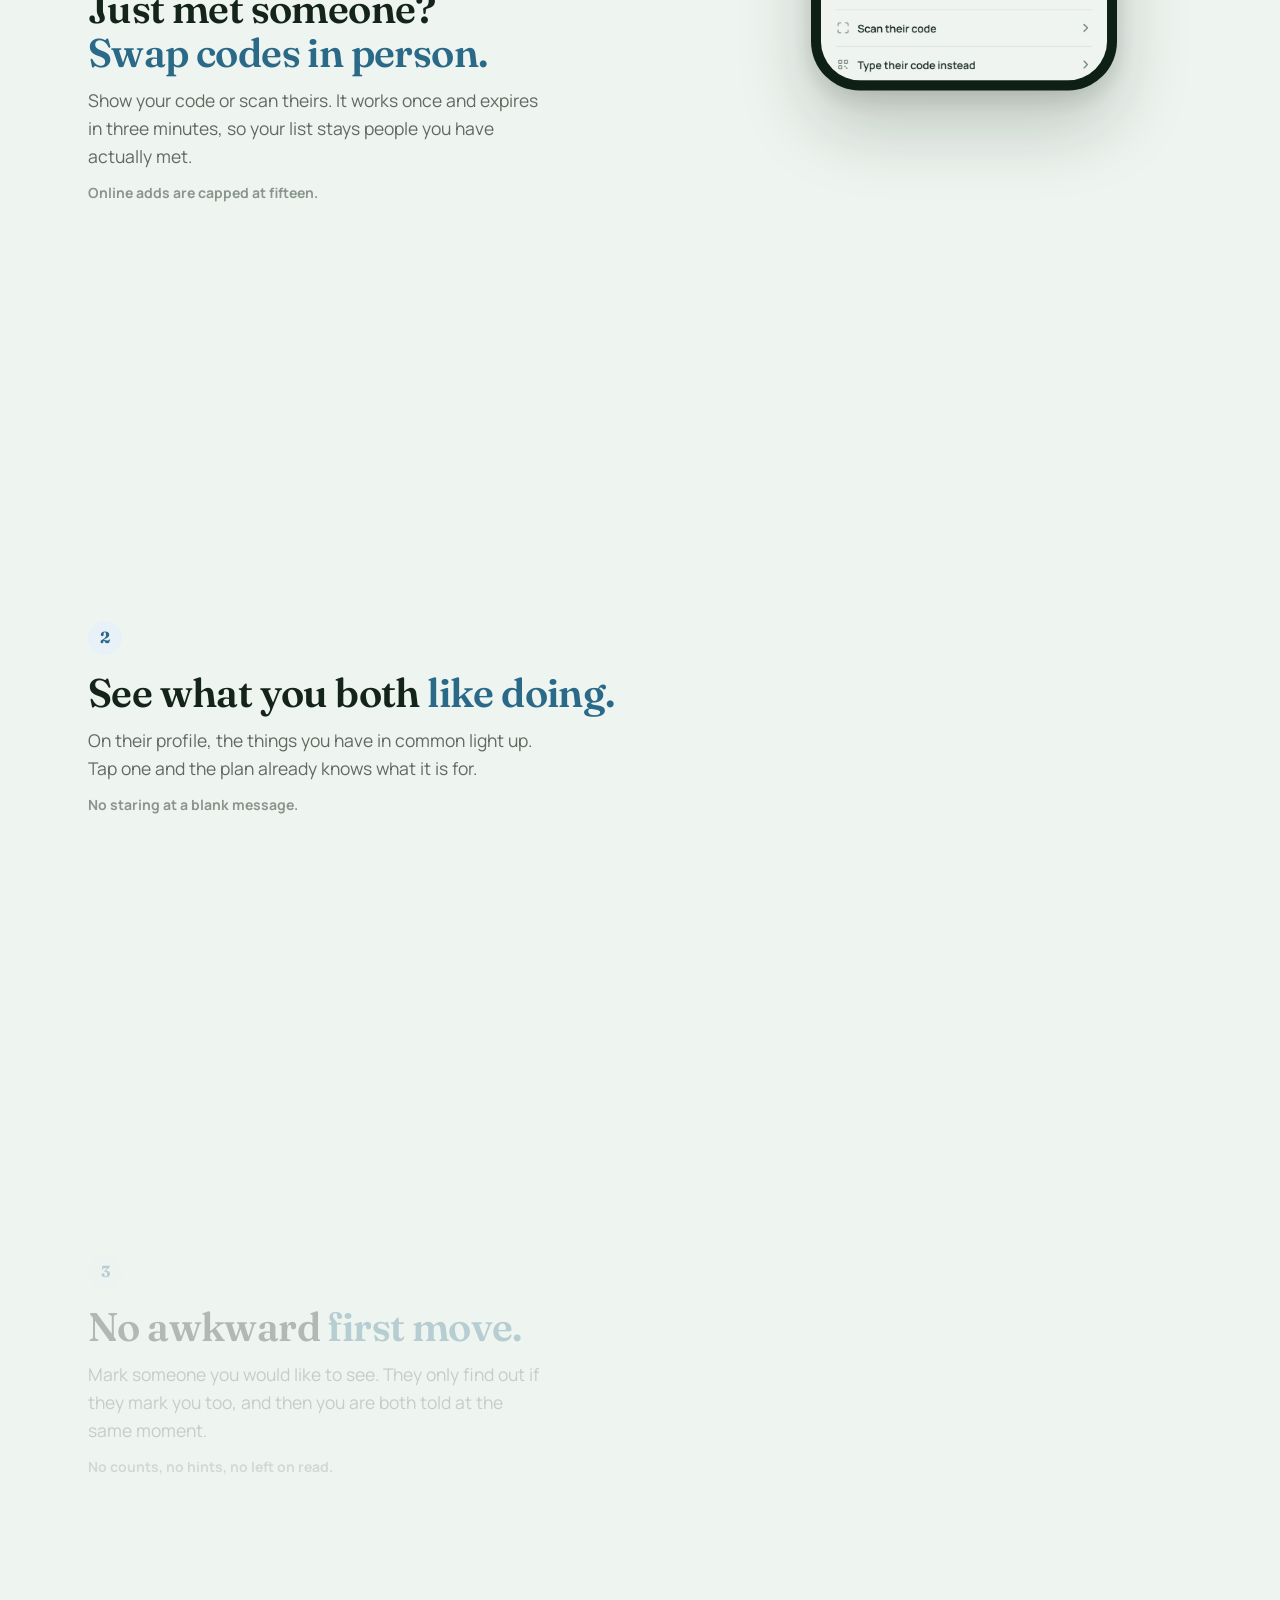
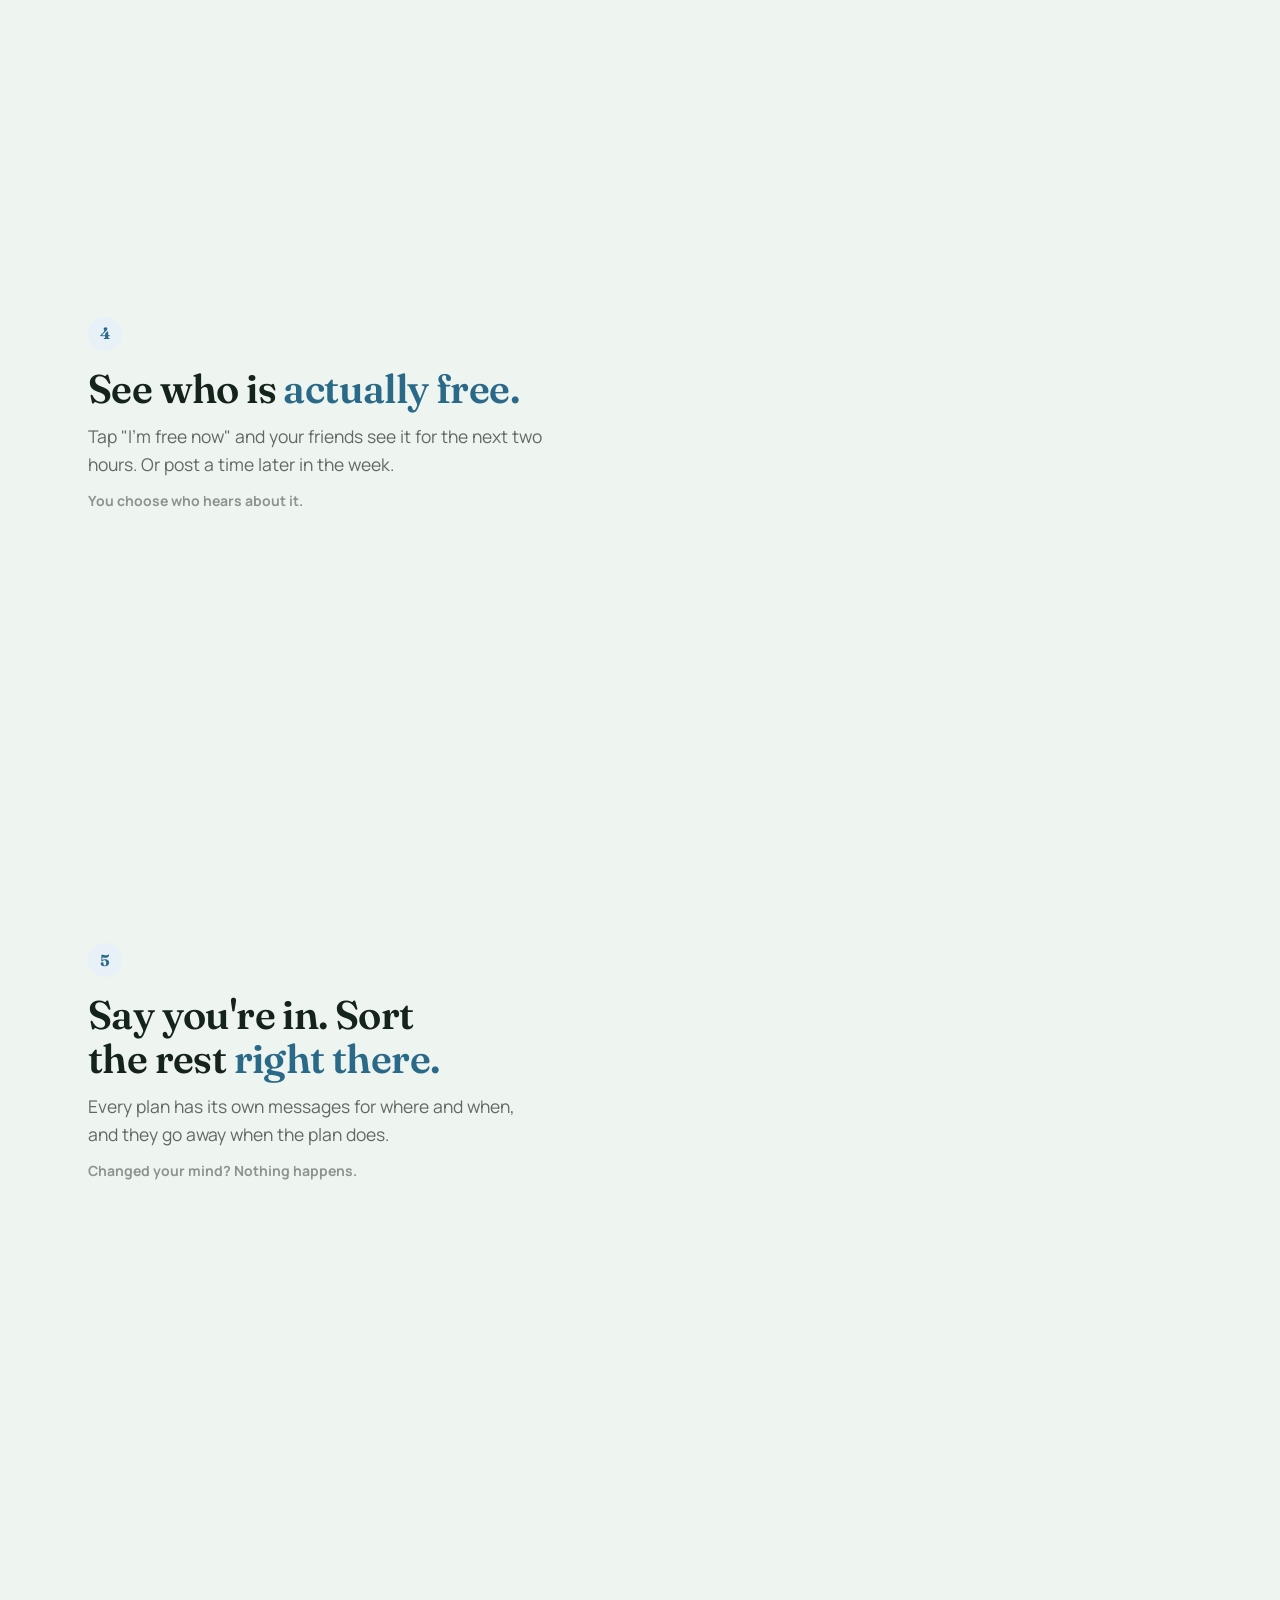
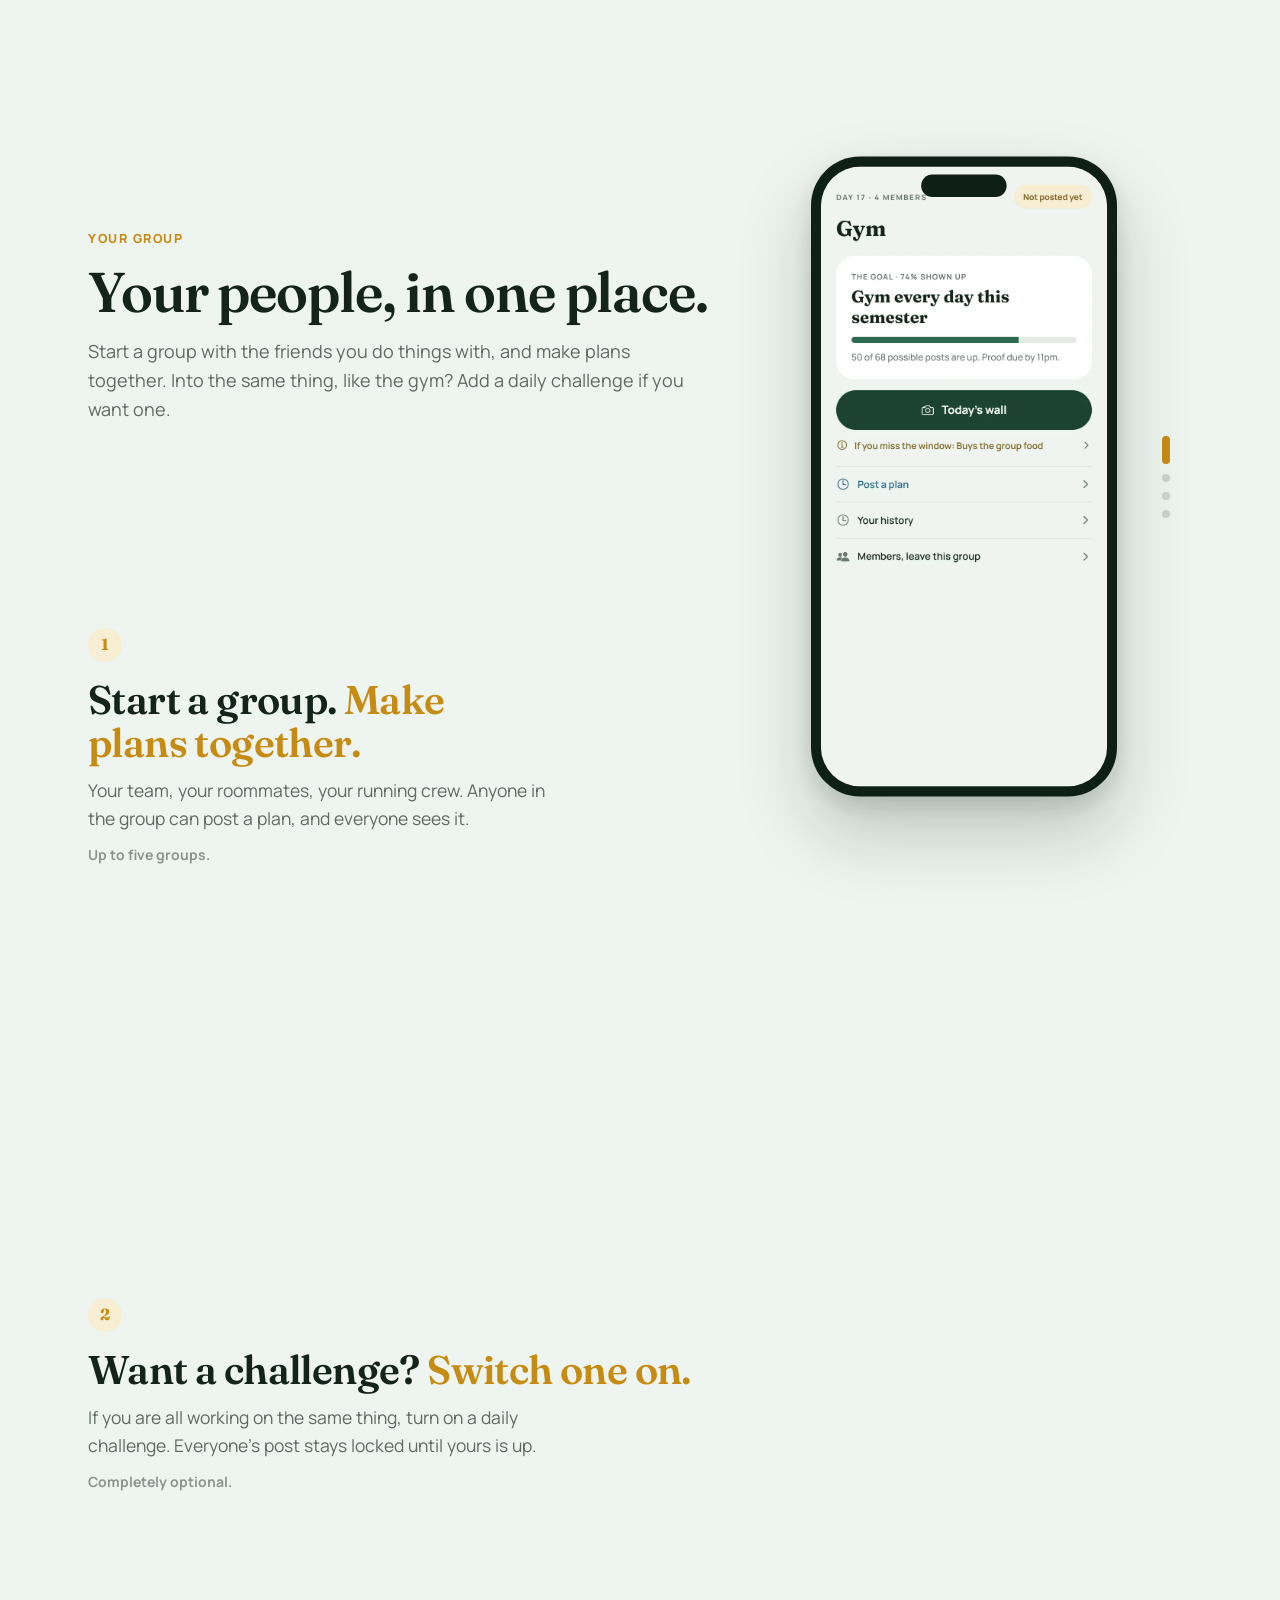
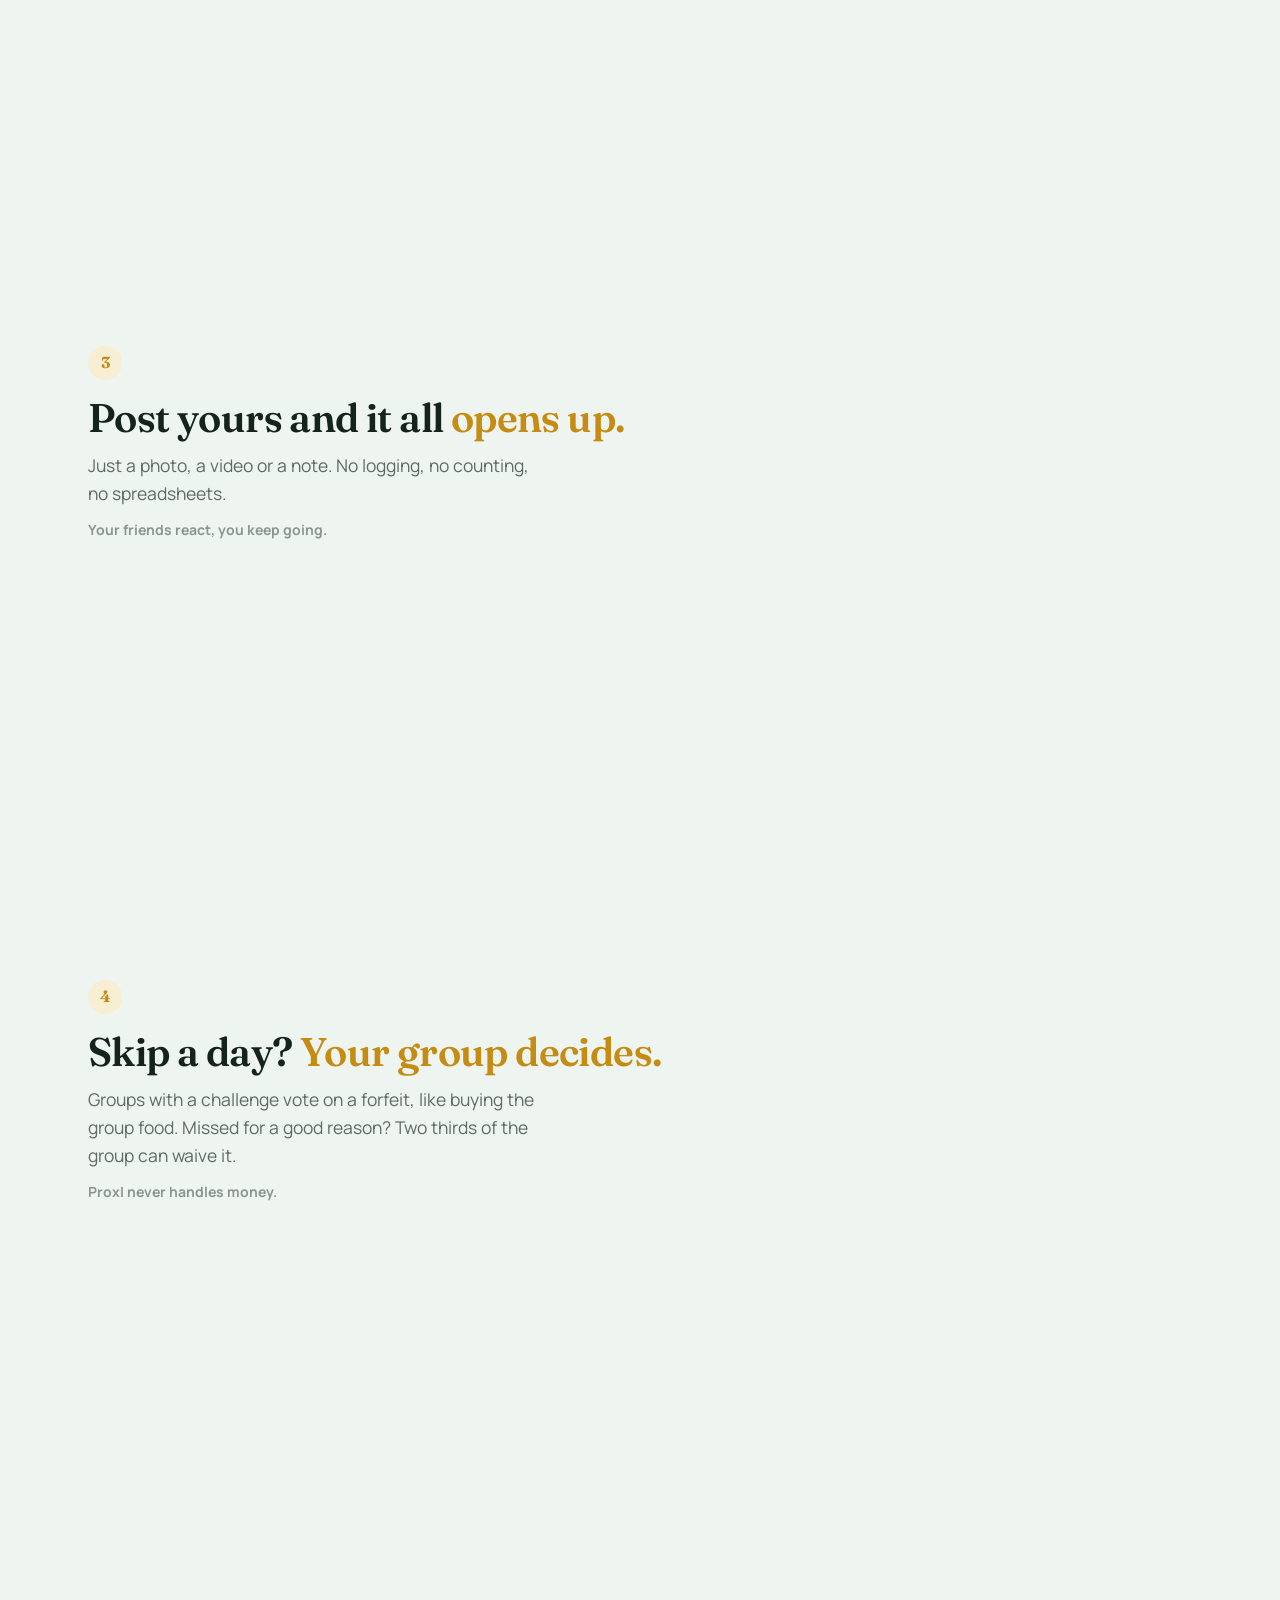
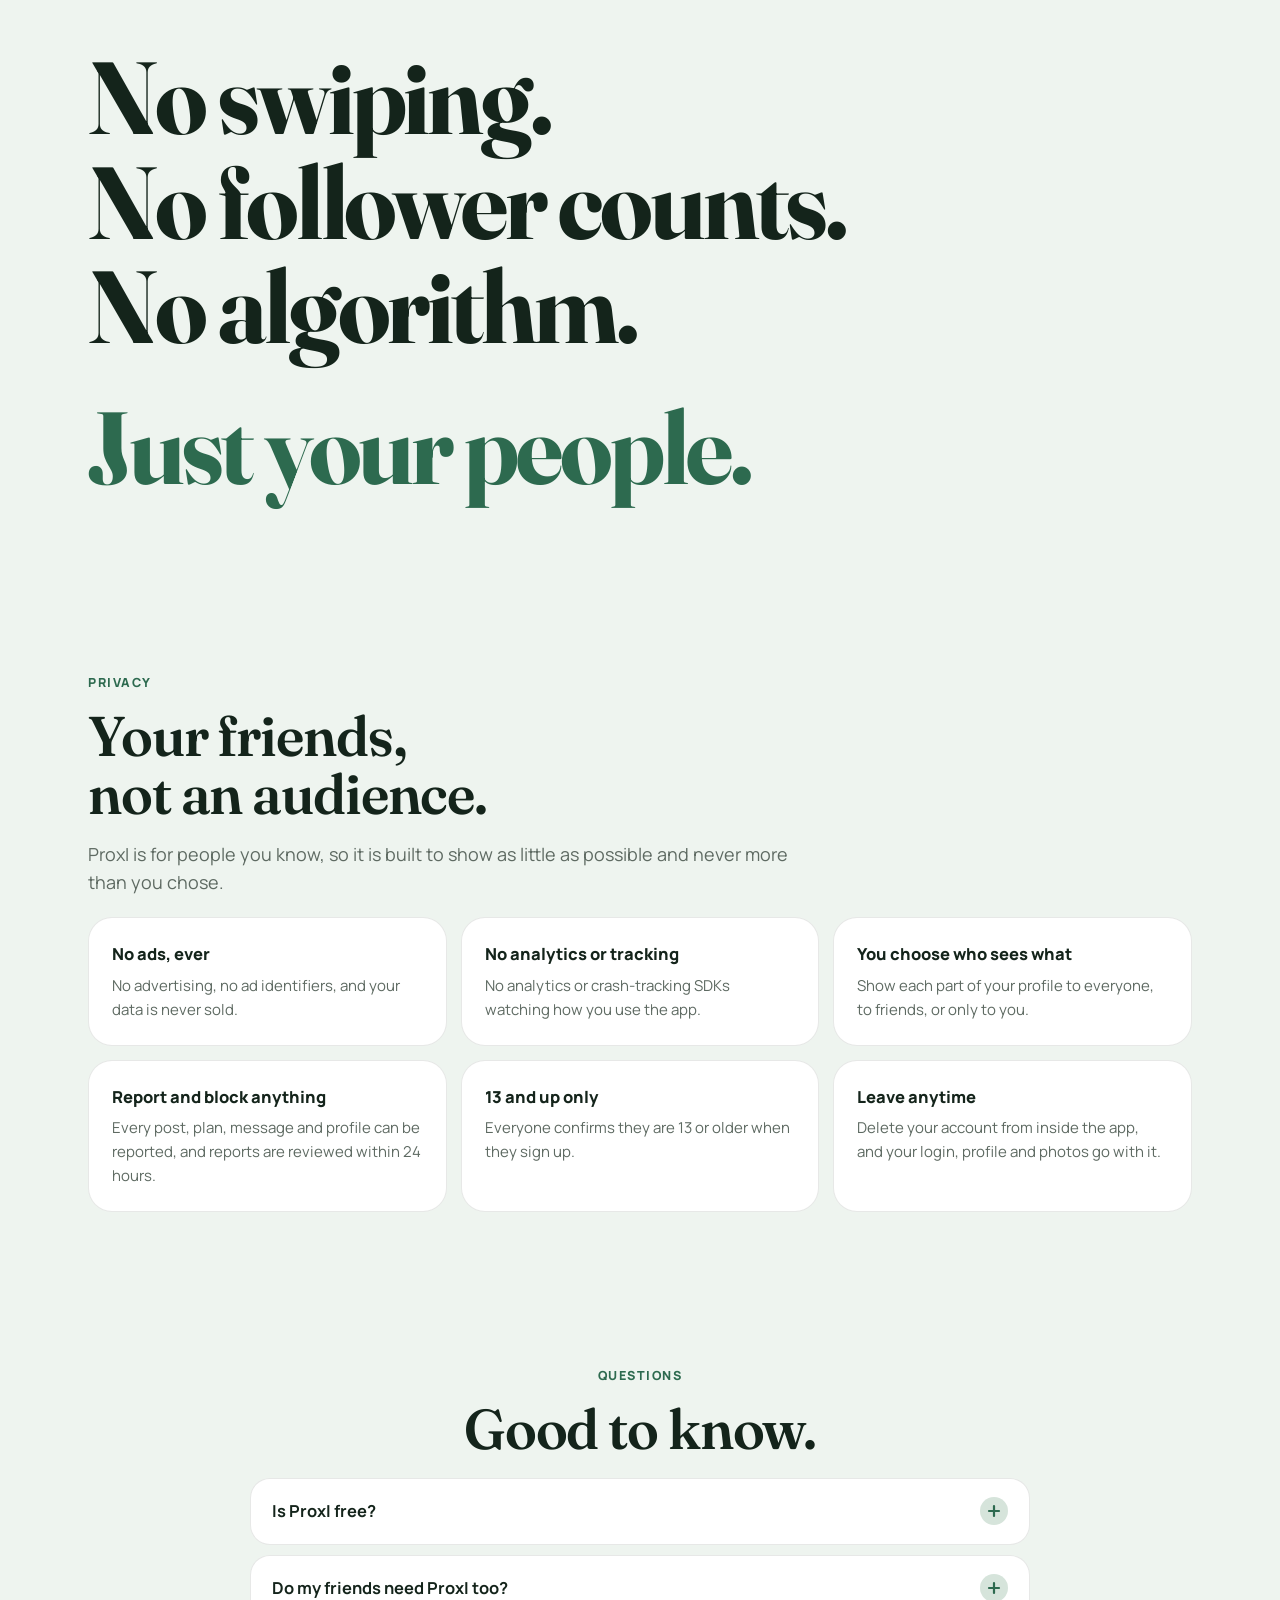
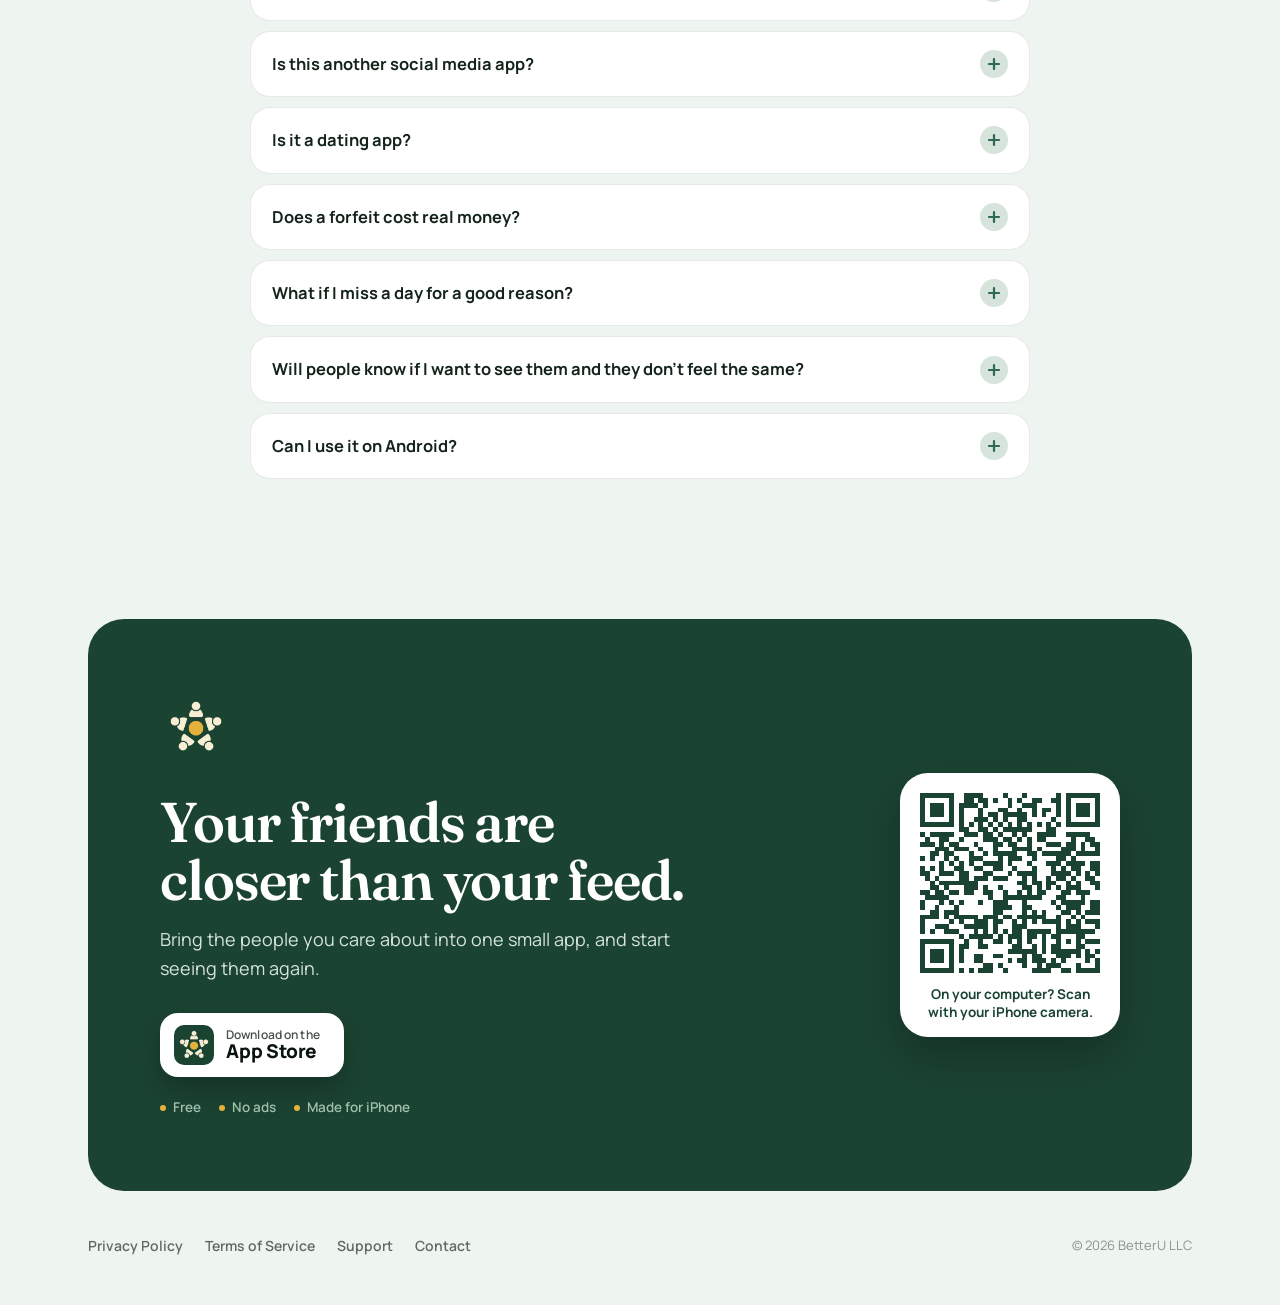
==== commit cdfed48f: "Hangout-first ProxI: Home tab, optional challenges, invites and contacts Refocus the app on actually" ====
--- a/index.html
+++ b/index.html
@@ -2,24 +2,32 @@
 <html lang="en">
 <head>
 <meta charset="utf-8">
-<meta name="viewport" content="width=device-width, initial-scale=1">
-<title>ProxI: stop scrolling past your friends</title>
-<meta name="description" content="ProxI turns your friends into a small group that keeps each other going, and turns &quot;we should hang out&quot; into a real plan. For iPhone. No ads.">
+<meta name="viewport" content="width=device-width, initial-scale=1, viewport-fit=cover">
+<title>ProxI: Make Real Connections</title>
+<meta name="description" content="ProxI turns the people you just met into real friends, and turns &quot;we should hang out&quot; into a real plan. Free on the App Store. No ads.">
+<meta name="apple-itunes-app" content="app-id=6807587839">
+<meta name="theme-color" content="#EEF4EF" media="(prefers-color-scheme: light)">
+<meta name="theme-color" content="#0E1F16" media="(prefers-color-scheme: dark)">
 <link rel="canonical" href="https://borgatlat.github.io/proxi-legal/">
 <link rel="icon" type="image/png" href="icon.png">
+<link rel="apple-touch-icon" href="icon.png">
 <meta property="og:type" content="website">
-<meta property="og:title" content="ProxI: stop scrolling past your friends">
-<meta property="og:description" content="Keep your goals with your friends, and actually see them. For iPhone. No ads.">
-<meta property="og:image" content="https://borgatlat.github.io/proxi-legal/icon.png">
-<meta name="twitter:card" content="summary">
+<meta property="og:url" content="https://borgatlat.github.io/proxi-legal/">
+<meta property="og:title" content="ProxI: Make Real Connections">
+<meta property="og:description" content="Stop scrolling past your friends. Start seeing them. Free on the App Store.">
+<meta property="og:image" content="https://borgatlat.github.io/proxi-legal/og.png">
+<meta property="og:image:width" content="1200">
+<meta property="og:image:height" content="630">
+<meta name="twitter:card" content="summary_large_image">
 <link rel="preconnect" href="https://fonts.googleapis.com">
 <link rel="preconnect" href="https://fonts.gstatic.com" crossorigin>
 <link rel="stylesheet" href="https://fonts.googleapis.com/css2?family=Fraunces:opsz,wght@9..144,600;9..144,700&family=Manrope:wght@500;600;700;800&display=swap">
 <style>
 /* Hand-written, not generated. scripts/build-legal.js owns the legal pages
    and legal.css, and deliberately never touches this file.
-   Colours come from src/theme/tokens.js: green is "you", honey is progress,
-   sky is overlap between two people. */
+   Colours come from src/theme/tokens.js: green is "you", honey is the group,
+   sky is overlap between two people. Screenshots in shots/ are real screens
+   from the app (750px wide, 750x1624). */
 
 :root {
   --green-dark: #1B4332;
@@ -36,11 +44,15 @@
   --muted: #5E6A62;
   --muted-light: #8A958E;
   --bg: #EEF4EF;
+  --bg-deep: #E3ECE5;
   --surface: #FFFFFF;
   --hairline: rgba(20, 36, 27, .10);
   --shadow: 0 1px 2px rgba(20, 36, 27, .05), 0 12px 32px rgba(20, 36, 27, .08);
-  --cta-bg: #1B4332;
-  --cta-text: #FFFFFF;
+  --phone-shadow: 0 40px 80px rgba(20, 36, 27, .22), 0 10px 24px rgba(20, 36, 27, .12);
+  --store-bg: #0B1510;
+  --store-fg: #FFFFFF;
+  --dim: rgba(20, 36, 27, .16);
+  --ease: cubic-bezier(.2, .7, .3, 1);
 }
 
 @media (prefers-color-scheme: dark) {
@@ -57,16 +69,18 @@
     --muted: #A3B1A8;
     --muted-light: #7D8C82;
     --bg: #0E1F16;
+    --bg-deep: #0A1911;
     --surface: #16311F;
     --hairline: rgba(232, 240, 234, .12);
     --shadow: 0 1px 2px rgba(0, 0, 0, .2), 0 12px 32px rgba(0, 0, 0, .25);
-    --cta-bg: #7FC4A0;
-    --cta-text: #0E1F16;
+    --phone-shadow: 0 40px 80px rgba(0, 0, 0, .5), 0 10px 24px rgba(0, 0, 0, .3);
+    --store-bg: #FFFFFF;
+    --store-fg: #0B1510;
+    --dim: rgba(232, 240, 234, .18);
   }
 }
 
 * { box-sizing: border-box; }
-
 html { scroll-behavior: smooth; }
 @media (prefers-reduced-motion: reduce) { html { scroll-behavior: auto; } }
 
@@ -78,15 +92,15 @@
   font-size: 16px;
   line-height: 1.6;
   -webkit-font-smoothing: antialiased;
-  overflow-x: hidden;
+  overflow-x: clip;
   overflow-wrap: break-word;
 }
 
 a { color: var(--green-mid); }
-a:focus-visible, summary:focus-visible {
+a:focus-visible, summary:focus-visible, button:focus-visible {
   outline: 2px solid var(--green-mid);
   outline-offset: 3px;
-  border-radius: 10px;
+  border-radius: 12px;
 }
 
 h1, h2, h3 {
@@ -96,45 +110,48 @@
   text-wrap: balance;
   margin: 0;
 }
-
 p { margin: 0; }
-
-.wrap { max-width: 1120px; margin: 0 auto; padding: 0 16px; }
+img { max-width: 100%; }
+
+.wrap { max-width: 1160px; margin: 0 auto; padding: 0 16px; }
 @media (min-width: 640px) { .wrap { padding: 0 28px; } }
 
 .eyebrow {
   display: inline-block;
-  font-size: 12px;
-  font-weight: 700;
-  letter-spacing: .1em;
+  font-size: 12.5px;
+  font-weight: 800;
+  letter-spacing: .12em;
   text-transform: uppercase;
   color: var(--green-mid);
   margin-bottom: 14px;
 }
+.eyebrow.sky { color: var(--sky-dark); }
+.eyebrow.honey { color: var(--honey-dark); }
 
 /* ---------- buttons ---------- */
 
-.cta {
+.store {
   display: inline-flex;
   align-items: center;
-  justify-content: center;
-  gap: 10px;
-  padding: 16px 26px;
-  border-radius: 999px;
-  background: var(--cta-bg);
-  color: var(--cta-text);
-  font-weight: 800;
-  font-size: 16px;
+  gap: 12px;
+  padding: 12px 24px 12px 14px;
+  border-radius: 18px;
+  background: var(--store-bg);
+  color: var(--store-fg);
   text-decoration: none;
-  box-shadow: 0 8px 20px rgba(27, 67, 50, .25);
-  transition: transform .15s ease, box-shadow .15s ease;
-}
-.cta:hover { transform: translateY(-1px); box-shadow: 0 12px 26px rgba(27, 67, 50, .3); }
-@media (prefers-reduced-motion: reduce) { .cta { transition: none; } .cta:hover { transform: none; } }
+  line-height: 1.1;
+  box-shadow: 0 10px 24px rgba(11, 21, 16, .22);
+  transition: transform .2s var(--ease), box-shadow .2s var(--ease);
+}
+.store img { width: 40px; height: 40px; border-radius: 10px; }
+.store small { display: block; font-size: 12px; font-weight: 600; opacity: .75; letter-spacing: .01em; }
+.store b { display: block; font-size: 19px; font-weight: 800; letter-spacing: -.01em; }
+.store:hover { transform: translateY(-2px); box-shadow: 0 16px 32px rgba(11, 21, 16, .28); }
 
 .ghost {
   display: inline-flex;
   align-items: center;
+  gap: 8px;
   padding: 16px 22px;
   border-radius: 999px;
   color: var(--ink);
@@ -143,36 +160,38 @@
   text-decoration: none;
   box-shadow: inset 0 0 0 1px var(--hairline);
   background: var(--surface);
-}
-.ghost:hover { box-shadow: inset 0 0 0 1px var(--green-mid); }
+  transition: box-shadow .2s ease;
+}
+.ghost:hover { box-shadow: inset 0 0 0 1.5px var(--green-mid); }
 
 .reassure {
   display: flex;
   flex-wrap: wrap;
-  gap: 6px 16px;
-  margin-top: 16px;
+  justify-content: center;
+  gap: 6px 18px;
+  margin-top: 20px;
   font-size: 13.5px;
   font-weight: 600;
   color: var(--muted-light);
 }
-.reassure span { display: inline-flex; align-items: center; gap: 6px; }
-.reassure span::before {
-  content: "";
-  width: 6px;
-  height: 6px;
-  border-radius: 50%;
-  background: var(--honey-mid);
-}
+.reassure span { display: inline-flex; align-items: center; gap: 7px; }
+.reassure span::before { content: ""; width: 6px; height: 6px; border-radius: 50%; background: var(--honey-mid); }
 
 /* ---------- nav ---------- */
 
 .nav {
-  display: flex;
-  align-items: center;
-  justify-content: space-between;
-  gap: 16px;
-  padding: 18px 0;
-}
+  position: sticky;
+  top: 0;
+  z-index: 30;
+  transition: background-color .3s ease, box-shadow .3s ease;
+}
+.nav.scrolled {
+  background: color-mix(in srgb, var(--bg) 78%, transparent);
+  -webkit-backdrop-filter: saturate(1.6) blur(16px);
+  backdrop-filter: saturate(1.6) blur(16px);
+  box-shadow: 0 1px 0 var(--hairline);
+}
+.nav-in { display: flex; align-items: center; justify-content: space-between; gap: 16px; height: 64px; }
 
 .brand {
   display: flex;
@@ -184,373 +203,353 @@
   font-weight: 700;
   font-size: 22px;
 }
-.brand img { width: 34px; height: 34px; border-radius: 9px; }
-
-.nav-right { display: flex; align-items: center; gap: 22px; font-size: 14px; font-weight: 600; }
+.brand img { width: 32px; height: 32px; border-radius: 8px; }
+
+.nav-right { display: flex; align-items: center; gap: 26px; font-size: 14px; font-weight: 700; }
 .nav-right > a:not(.nav-cta) { color: var(--muted); text-decoration: none; }
 .nav-right > a:not(.nav-cta):hover { color: var(--ink); }
 .nav-cta {
-  padding: 9px 16px;
+  padding: 9px 18px;
   border-radius: 999px;
-  background: var(--cta-bg);
-  color: var(--cta-text);
+  background: var(--store-bg);
+  color: var(--store-fg);
   text-decoration: none;
+}
+@media (max-width: 720px) { .nav-right .optional { display: none; } }
+
+/* ---------- hero ---------- */
+
+.hero { text-align: center; padding: 40px 0 0; overflow-x: clip; }
+@media (min-width: 900px) { .hero { padding-top: 64px; } }
+
+.launch {
+  display: inline-flex;
+  align-items: center;
+  gap: 10px;
+  padding: 7px 16px 7px 10px;
+  border-radius: 999px;
+  background: var(--surface);
+  box-shadow: inset 0 0 0 1px var(--hairline);
+  color: var(--ink);
+  font-size: 13.5px;
   font-weight: 700;
-}
-@media (max-width: 640px) { .nav-right .optional { display: none; } }
-
-/* ---------- hero ---------- */
-
-.hero {
-  display: grid;
-  gap: 44px;
-  align-items: center;
-  padding: 36px 0 72px;
-}
-@media (min-width: 920px) {
-  .hero { grid-template-columns: 1.1fr .9fr; padding: 60px 0 96px; }
-}
-
-.hero h1 {
-  font-size: clamp(40px, 6.6vw, 68px);
-  line-height: 1.02;
-  letter-spacing: -.015em;
-  margin-bottom: 22px;
-}
-.hero h1 em { font-style: normal; color: var(--green-mid); }
-
-.hero .lede { font-size: clamp(17px, 2vw, 20px); max-width: 540px; margin-bottom: 30px; }
-.hero .lede strong { color: var(--ink); font-weight: 700; }
-
-.actions { display: flex; flex-wrap: wrap; gap: 12px; align-items: center; }
-
-/* ---------- phone mock ----------
-   Drawn to look like the app, so it keeps the app's light colours in dark
-   mode too: it is a picture of a screen, not part of this page's theme. */
-
-.phone-stage { display: flex; justify-content: center; position: relative; }
-
-.phone-stage::before {
+  text-decoration: none;
+  margin-bottom: 26px;
+}
+.launch i {
+  position: relative;
+  width: 10px;
+  height: 10px;
+  border-radius: 50%;
+  background: #3FA56E;
+}
+.launch i::after {
   content: "";
   position: absolute;
-  inset: 6% 0 2%;
-  background: radial-gradient(closest-side, rgba(121, 176, 208, .38), transparent);
-  filter: blur(8px);
-}
-
-.phone {
+  inset: -5px;
+  border-radius: 50%;
+  border: 2px solid #3FA56E;
+  opacity: 0;
+  animation: ping 2.4s var(--ease) infinite;
+}
+@keyframes ping { 0% { transform: scale(.4); opacity: .7; } 80%, 100% { transform: scale(1.3); opacity: 0; } }
+
+.hero h1 {
+  font-size: clamp(44px, 8.4vw, 100px);
+  line-height: .98;
+  letter-spacing: -.025em;
+  max-width: 980px;
+  margin: 0 auto 24px;
+}
+.hero h1 em { font-style: normal; color: var(--green-mid); }
+.hero .lede { font-size: clamp(17px, 2.1vw, 21px); max-width: 600px; margin: 0 auto 32px; }
+.hero .lede strong { color: var(--ink); font-weight: 700; }
+.actions { display: flex; flex-wrap: wrap; gap: 12px; align-items: center; justify-content: center; }
+
+/* The three phones under the headline. They start small and fanned, and as
+   the page scrolls they grow and open out. --p (0..1) is written by the
+   script below; without it they simply sit at their finished size. */
+
+.trio {
+  --p: 1;
+  --w: clamp(210px, 56vw, 320px);
+  --spread: calc(var(--w) * .78);
   position: relative;
-  width: min(330px, 100%);
-  background: #0E1F16;
-  border-radius: 46px;
-  padding: 11px;
-  box-shadow: 0 30px 60px rgba(20, 36, 27, .22), 0 2px 6px rgba(20, 36, 27, .12);
-}
-
-.float {
-  position: absolute;
-  z-index: 2;
-  background: #FFFFFF;
-  color: #14241B;
-  border-radius: 16px;
-  padding: 10px 14px;
-  font-size: 12.5px;
-  font-weight: 700;
-  box-shadow: 0 14px 30px rgba(20, 36, 27, .18);
-  display: flex;
-  align-items: center;
-  gap: 9px;
-  white-space: nowrap;
-}
-.float i { width: 26px; height: 26px; border-radius: 50%; display: grid; place-items: center; font-style: normal; color: #fff; font-size: 12px; }
-/* Kept to the phone's edges, where they cover only its frame: over the
-   screen they would hide the very buttons the mock is showing off. */
-.float.one { top: -4%; left: -8%; }
-.float.two { bottom: -3%; right: -8%; }
-@media (max-width: 480px) { .float.one { left: -2%; } .float.two { right: -2%; } }
-
-.screen {
-  background: #EEF4EF;
-  border-radius: 36px;
-  padding: 44px 16px 22px;
-  color: #6A756E;
-  font-size: 12px;
-  line-height: 1.45;
-  position: relative;
-  overflow: hidden;
-}
-.screen::before {
+  width: var(--w);
+  margin: 64px auto 0;
+  padding-bottom: 40px;
+}
+@media (min-width: 900px) { .trio { --spread: calc(var(--w) * .92); margin-top: 72px; } }
+.trio::before {
   content: "";
   position: absolute;
-  top: 12px;
   left: 50%;
+  top: 18%;
+  width: 180%;
+  height: 70%;
   transform: translateX(-50%);
-  width: 92px;
-  height: 24px;
+  background: radial-gradient(closest-side, rgba(121, 176, 208, .35), rgba(227, 178, 60, .12) 55%, transparent);
+  filter: blur(10px);
+}
+
+.dev {
+  position: relative;
+  width: var(--w);
   background: #0E1F16;
-  border-radius: 14px;
-}
-
-.m-title { font-family: "Fraunces", Georgia, serif; font-weight: 700; font-size: 26px; color: #14241B; margin-bottom: 12px; }
-.m-free {
-  display: flex; align-items: center; justify-content: space-between;
-  background: #1B4332; color: #fff; border-radius: 18px; padding: 12px 14px; margin-bottom: 4px;
-}
-.m-free b { font-size: 13px; }
-.m-free span { font-size: 11px; opacity: .8; }
-.m-label { margin: 16px 0 8px; font-size: 9.5px; font-weight: 700; letter-spacing: .1em; color: #6A756E; }
-.m-card { background: #fff; border-radius: 18px; padding: 12px; display: flex; gap: 10px; }
-.m-avatar {
-  flex: none; width: 32px; height: 32px; border-radius: 50%;
-  display: grid; place-items: center; color: #fff; font-weight: 700; font-size: 13px;
-}
-.m-card h4 { margin: 0; font-family: "Manrope", sans-serif; font-size: 12.5px; color: #14241B; font-weight: 700; line-height: 1.35; }
-.m-card p { margin-top: 2px; font-size: 11px; }
-.m-chips { display: flex; flex-wrap: wrap; gap: 6px; margin-top: 9px; }
-.m-chip { border-radius: 999px; padding: 6px 10px; font-size: 10.5px; font-weight: 700; background: #E4EAE5; color: #14241B; }
-.m-chip.go { background: #2A6A88; color: #fff; }
-.m-off { margin-top: 6px; font-size: 10px; font-weight: 600; color: #98A29B; }
-
-/* ---------- motion ----------
-   Everything marked data-reveal starts a little low and faded and settles
-   as it comes into view, once each. The rules only apply when the page's
-   own script is running (html.js), so with JavaScript off, or if the script
-   fails, every section is simply visible. Reduce Motion turns it all off. */
-
-html.js [data-reveal] {
-  opacity: 0;
-  transform: translateY(20px);
-  transition: opacity .75s cubic-bezier(.2, .7, .3, 1), transform .75s cubic-bezier(.2, .7, .3, 1);
-  transition-delay: var(--reveal-delay, 0s);
-  will-change: opacity, transform;
-}
-html.js [data-reveal].in { opacity: 1; transform: none; }
-
-/* The hero phone arrives with a touch more travel and a moment later, so
-   the words are read first. */
-html.js .phone-stage[data-reveal] { transform: translateY(28px) scale(.985); }
-html.js .phone-stage[data-reveal].in { transform: none; }
-
-/* The two labels beside the phone drift, the way they would if they were
-   floating above it. Decorative only. */
-@keyframes bob { 0%, 100% { transform: translateY(0); } 50% { transform: translateY(-7px); } }
-.float.one { animation: bob 5.5s ease-in-out infinite; }
-.float.two { animation: bob 6.5s ease-in-out .8s infinite; }
-
-.step, .feature, .half, .promise, .shot {
-  transition: transform .35s cubic-bezier(.2, .7, .3, 1), box-shadow .35s cubic-bezier(.2, .7, .3, 1);
-}
-@media (hover: hover) {
-  .step:hover, .feature:hover, .half:hover, .promise:hover {
-    transform: translateY(-3px);
-    box-shadow: 0 2px 4px rgba(20, 36, 27, .05), 0 18px 40px rgba(20, 36, 27, .11);
-  }
-  .shot:hover { transform: translateY(-6px); }
-}
-
-@media (prefers-reduced-motion: reduce) {
-  html.js [data-reveal] { opacity: 1; transform: none; transition: none; }
-  .float.one, .float.two { animation: none; }
-  .step, .feature, .half, .promise, .shot { transition: none; }
-  @media (hover: hover) {
-    .step:hover, .feature:hover, .half:hover, .promise:hover, .shot:hover { transform: none; }
-  }
-}
-
-/* ---------- screenshots ----------
-   Real screens from the app. The phones scale with the page: three across
-   on a desktop, two on a tablet, one on a phone, and the frame is sized in
-   vw so the picture inside is never blown up past its own pixels. */
-
-.shots {
-  display: grid;
-  max-width: 780px;
-  margin: 0 auto;
-  gap: 26px 20px;
-  grid-template-columns: repeat(auto-fit, minmax(min(240px, 100%), 1fr));
-  justify-items: center;
-}
-.shot { width: 100%; max-width: clamp(200px, 58vw, 264px); text-align: center; }
-.shot .frame {
-  background: #0E1F16;
-  border-radius: clamp(30px, 4.4vw, 42px);
-  padding: clamp(6px, .8vw, 9px);
-  box-shadow: 0 24px 50px rgba(20, 36, 27, .2), 0 2px 6px rgba(20, 36, 27, .1);
-}
-.shot img {
+  border-radius: calc(var(--w) * .16);
+  padding: calc(var(--w) * .032);
+  box-shadow: var(--phone-shadow);
+}
+.dev img {
   display: block;
   width: 100%;
   height: auto;
-  border-radius: clamp(24px, 3.7vw, 34px);
-}
-.shot figcaption { margin-top: 14px; font-size: 14.5px; color: var(--muted); }
-.shot figcaption b { display: block; color: var(--ink); font-size: 15.5px; }
-
-/* ---------- sections ---------- */
-
-section.block { padding: 88px 0 0; }
-
-.section-head { max-width: 700px; margin-bottom: 36px; }
-.section-head.center { margin-left: auto; margin-right: auto; text-align: center; }
-.section-head h2 { font-size: clamp(30px, 4.6vw, 46px); line-height: 1.08; margin-bottom: 14px; }
-.section-head p { font-size: 17.5px; }
-
-/* problem */
-
-.problem {
-  background: var(--surface);
-  border-radius: 32px;
-  padding: 40px 24px;
-  box-shadow: var(--shadow);
-  text-align: center;
-}
-@media (min-width: 640px) { .problem { padding: 56px 48px; } }
-.problem h2 { font-size: clamp(28px, 4.2vw, 42px); line-height: 1.12; max-width: 760px; margin: 0 auto 16px; }
-.problem p { max-width: 620px; margin: 0 auto; font-size: 17.5px; }
-.problem .turn { margin-top: 18px; color: var(--ink); font-weight: 700; }
-
-/* steps */
-
-.steps { display: grid; gap: 16px; counter-reset: step; }
-@media (min-width: 820px) { .steps { grid-template-columns: repeat(3, 1fr); } }
-
-.step {
-  background: var(--surface);
-  border-radius: 26px;
-  padding: 26px 24px;
-  box-shadow: var(--shadow);
-}
-.step::before {
-  counter-increment: step;
-  content: counter(step);
+  aspect-ratio: 750 / 1624;
+  border-radius: calc(var(--w) * .13);
+  background: #EEF4EF;
+}
+.dev::before {
+  content: "";
+  position: absolute;
+  z-index: 2;
+  top: calc(var(--w) * .058);
+  left: 50%;
+  width: 28%;
+  height: calc(var(--w) * .075);
+  transform: translateX(-50%);
+  border-radius: 99px;
+  background: #0E1F16;
+}
+
+.trio .main {
+  z-index: 3;
+  transform-origin: 50% 90%;
+  transform: scale(calc(.86 + .14 * var(--p)));
+}
+.trio .side {
+  position: absolute;
+  top: 7%;
+  left: 0;
+  z-index: 1;
+  transform-origin: 50% 100%;
+  opacity: calc(.55 + .45 * var(--p));
+}
+.trio .side.l {
+  transform: translateX(calc(var(--spread) * (-.45 - .55 * var(--p)))) rotate(calc(-11deg + 7deg * var(--p))) scale(calc(.78 + .08 * var(--p)));
+}
+.trio .side.r {
+  transform: translateX(calc(var(--spread) * (.45 + .55 * var(--p)))) rotate(calc(11deg - 7deg * var(--p))) scale(calc(.78 + .08 * var(--p)));
+}
+
+.chip {
+  position: absolute;
+  z-index: 4;
+  display: flex;
+  align-items: center;
+  gap: 10px;
+  padding: 11px 16px 11px 11px;
+  border-radius: 18px;
+  background: #FFFFFF;
+  color: #14241B;
+  font-size: 13.5px;
+  font-weight: 700;
+  line-height: 1.25;
+  text-align: left;
+  white-space: nowrap;
+  box-shadow: 0 18px 40px rgba(20, 36, 27, .2);
+}
+.chip small { display: block; font-size: 11.5px; font-weight: 600; color: #6A756E; }
+.chip i {
+  flex: none;
+  width: 32px;
+  height: 32px;
+  border-radius: 50%;
   display: grid;
   place-items: center;
-  width: 38px;
-  height: 38px;
-  border-radius: 50%;
-  background: var(--green-light);
-  color: var(--green-mid);
+  font-style: normal;
+  font-size: 13px;
+  color: #fff;
+}
+.chip.c1 { top: 20%; left: calc(var(--w) * -.34); transform: translateY(calc(40px - 70px * var(--p))); }
+.chip.c2 { top: 58%; right: calc(var(--w) * -.36); transform: translateY(calc(60px - 90px * var(--p))); }
+@media (max-width: 520px) {
+  .chip { font-size: 12px; padding: 9px 12px 9px 9px; }
+  .chip i { width: 26px; height: 26px; }
+  .chip.c1 { left: calc(var(--w) * -.22); }
+  .chip.c2 { right: calc(var(--w) * -.22); }
+}
+
+/* ---------- statement with words that light up ---------- */
+
+.statement { padding: 120px 0 40px; }
+@media (min-width: 900px) { .statement { padding: 160px 0 60px; } }
+.statement p {
+  --p: 1;
+  max-width: 980px;
+  font-family: "Fraunces", Georgia, serif;
+  font-weight: 600;
+  font-size: clamp(32px, 5.4vw, 64px);
+  line-height: 1.1;
+  letter-spacing: -.02em;
+  color: var(--ink);
+  text-wrap: balance;
+}
+.statement .w { opacity: clamp(.16, calc(var(--p) * var(--n) * 1.15 - var(--i)), 1); transition: opacity .12s linear; }
+.statement .hl { color: var(--green-mid); }
+
+/* ---------- survey stats ---------- */
+
+.stats-head { max-width: 720px; margin-bottom: 36px; }
+.stats-head h2 { font-size: clamp(28px, 4.2vw, 44px); line-height: 1.1; }
+.stats { display: grid; gap: 16px; }
+@media (min-width: 820px) { .stats { grid-template-columns: repeat(3, 1fr); } }
+.stat {
+  background: var(--surface);
+  border-radius: 28px;
+  padding: 30px 28px 28px;
+  box-shadow: var(--shadow);
+}
+.stat .n {
   font-family: "Fraunces", Georgia, serif;
   font-weight: 700;
-  font-size: 18px;
+  font-size: clamp(54px, 6vw, 72px);
+  line-height: 1;
+  letter-spacing: -.03em;
+  color: var(--honey-dark);
+  font-variant-numeric: tabular-nums;
+}
+.stat .n span { font-size: .5em; color: var(--muted-light); letter-spacing: 0; margin-left: 4px; }
+.stat p { margin-top: 14px; font-size: 16.5px; color: var(--ink); font-weight: 600; line-height: 1.45; }
+.source { margin-top: 18px; font-size: 13px; color: var(--muted-light); }
+
+/* ---------- story: sticky phone, steps scroll past it ---------- */
+
+section.block { padding: 120px 0 0; }
+@media (min-width: 900px) { section.block { padding-top: 150px; } }
+
+.section-head { max-width: 720px; margin-bottom: 20px; }
+.section-head.center { margin-left: auto; margin-right: auto; text-align: center; }
+.section-head h2 { font-size: clamp(32px, 5vw, 56px); line-height: 1.04; letter-spacing: -.02em; margin-bottom: 16px; }
+.section-head p { font-size: 18px; }
+
+.story-grid { display: grid; }
+.story-stick { display: none; }
+
+.st { padding: 36px 0 12px; }
+.st .num {
+  display: inline-grid;
+  place-items: center;
+  width: 34px;
+  height: 34px;
+  border-radius: 50%;
+  font-family: "Fraunces", Georgia, serif;
+  font-weight: 700;
+  font-size: 16px;
   margin-bottom: 16px;
-}
-.step:nth-child(2)::before { background: var(--honey-light); color: var(--honey-dark); }
-.step:nth-child(3)::before { background: var(--sky-light); color: var(--sky-dark); }
-.step h3 { font-size: 22px; line-height: 1.2; margin-bottom: 8px; }
-.step p { font-size: 15.5px; }
-
-/* two halves */
-
-.halves { display: grid; gap: 18px; }
-@media (min-width: 860px) { .halves { grid-template-columns: 1fr 1fr; } }
-
-.half {
-  background: var(--surface);
-  border-radius: 28px;
-  padding: 30px 26px;
-  box-shadow: var(--shadow);
-  border-top: 5px solid var(--honey-mid);
-}
-.half.friends { border-top-color: var(--sky-mid); }
-
-.tag {
-  display: inline-block;
-  padding: 5px 12px;
-  border-radius: 999px;
-  font-size: 12px;
+  background: var(--sky-light);
+  color: var(--sky-dark);
+}
+.story.groups .st .num { background: var(--honey-light); color: var(--honey-dark); }
+.st h3 { font-size: clamp(28px, 3.4vw, 40px); line-height: 1.08; letter-spacing: -.015em; margin-bottom: 12px; }
+.st h3 em { font-style: normal; color: var(--sky-dark); }
+.story.groups .st h3 em { color: var(--honey-dark); }
+.st p { font-size: 17.5px; max-width: 460px; }
+.st .rule { margin-top: 12px; font-size: 14px; font-weight: 700; color: var(--muted-light); }
+
+/* Phones: one screenshot under each step, growing as it scrolls up. */
+.st-shot {
+  --p: 1;
+  --w: min(300px, 74vw);
+  margin: 30px auto 0;
+  transform-origin: 50% 0;
+  transform: scale(calc(.8 + .2 * var(--p)));
+  opacity: calc(.35 + .65 * var(--p));
+}
+
+@media (min-width: 900px) {
+  .story-grid { grid-template-columns: 1fr minmax(0, 420px); gap: 60px; align-items: start; }
+  .st-shot { display: none; }
+  .st {
+    min-height: 72vh;
+    display: flex;
+    flex-direction: column;
+    justify-content: center;
+    padding: 0;
+    transition: opacity .5s var(--ease);
+  }
+  html.js .st:not(.on) { opacity: .28; }
+  .story-steps { padding: 0 0 10vh; }
+  .story-head { padding-top: 22vh; margin-bottom: 0; }
+
+
+  .story-stick {
+    display: flex;
+    align-items: center;
+    gap: 28px;
+    position: sticky;
+    top: 0;
+    height: 100vh;
+    justify-content: center;
+  }
+  .story-stick .dev {
+    --w: min(340px, calc((100vh - 120px) / 2.28));
+    --p: 0;
+    transform: scale(calc(.9 + .1 * var(--p)));
+    transition: transform .1s linear;
+  }
+  .screens { position: relative; }
+  .screens img { transition: opacity .55s var(--ease), transform .7s var(--ease); }
+  .screens img + img { position: absolute; inset: 0; }
+  .screens img:not(.on) { opacity: 0; transform: scale(1.04); }
+
+  .dots { list-style: none; margin: 0; padding: 0; display: grid; gap: 10px; }
+  .dots li { width: 8px; height: 8px; border-radius: 99px; background: var(--dim); transition: height .4s var(--ease), background-color .4s ease; }
+  .dots li.on { height: 28px; background: var(--sky-dark); }
+  .story.groups .dots li.on { background: var(--honey-dark); }
+}
+
+/* ---------- big lines ---------- */
+
+.lines { padding: 140px 0 20px; }
+.lines p {
+  --p: 1;
+  font-family: "Fraunces", Georgia, serif;
   font-weight: 700;
-  background: var(--honey-light);
-  color: var(--amber-text);
-  margin-bottom: 14px;
-}
-.half.friends .tag { background: var(--sky-light); color: var(--sky-dark); }
-
-.half h3 { font-size: 26px; line-height: 1.2; margin-bottom: 18px; }
-
-.ticks { list-style: none; margin: 0; padding: 0; display: grid; gap: 13px; }
-.ticks li { display: flex; gap: 12px; font-size: 15.5px; }
-.ticks li::before {
-  content: "";
-  flex: none;
-  width: 20px;
-  height: 20px;
-  margin-top: 2px;
-  border-radius: 50%;
-  background: var(--honey-light) url("data:image/svg+xml,%3Csvg xmlns='http://www.w3.org/2000/svg' viewBox='0 0 20 20'%3E%3Cpath d='M5.5 10.5l3 3 6-7' fill='none' stroke='%23C68B12' stroke-width='2.2' stroke-linecap='round' stroke-linejoin='round'/%3E%3C/svg%3E") center / 20px no-repeat;
-}
-.half.friends .ticks li::before {
-  background-color: var(--sky-light);
-  background-image: url("data:image/svg+xml,%3Csvg xmlns='http://www.w3.org/2000/svg' viewBox='0 0 20 20'%3E%3Cpath d='M5.5 10.5l3 3 6-7' fill='none' stroke='%232A6A88' stroke-width='2.2' stroke-linecap='round' stroke-linejoin='round'/%3E%3C/svg%3E");
-}
-.ticks strong { color: var(--ink); font-weight: 700; }
-
-/* features */
-
-.features { display: grid; gap: 18px; }
-@media (min-width: 760px) { .features { grid-template-columns: 1fr 1fr; } }
-
-.feature {
-  background: var(--surface);
-  border-radius: 28px;
-  padding: 28px 24px;
-  box-shadow: var(--shadow);
-  display: flex;
-  flex-direction: column;
-  gap: 12px;
-}
-.feature h3 { font-size: 23px; line-height: 1.2; }
-.feature p { font-size: 15.5px; }
-.feature .rule { font-size: 13.5px; color: var(--sky-dark); font-weight: 700; }
-
-.demo {
-  margin-top: auto;
-  background: #EEF4EF;
-  border-radius: 20px;
-  padding: 14px;
-  color: #6A756E;
-  font-size: 12px;
-}
-.demo .m-card { box-shadow: 0 1px 2px rgba(20, 36, 27, .06); }
-
-.badges { display: flex; flex-wrap: wrap; gap: 7px; }
-.badge { border-radius: 999px; padding: 6px 12px; font-size: 12px; font-weight: 600; border: 1.5px solid #9C6B98; color: #5B2E57; }
-.badge.trait { border-color: transparent; background: #EFE3EE; font-weight: 700; }
-.badge.shared { border-color: #79B0D0; background: #79B0D0; color: #14241B; font-weight: 700; }
-.demo-line { margin-top: 10px; font-size: 11.5px; }
-
-.beta-note { margin: 14px 0 0; font-size: 13.5px; color: var(--muted-light); }
-.closing .beta-note { font-size: 13.5px; color: rgba(255, 255, 255, .75); }
-.midcta { margin-top: 32px; display: flex; flex-wrap: wrap; align-items: center; justify-content: center; gap: 12px 18px; text-align: center; }
-.midcta p { font-size: 15px; font-weight: 600; color: var(--ink); }
-
-/* privacy */
-
-.privacy { display: grid; gap: 14px; }
+  font-size: clamp(40px, 8vw, 104px);
+  line-height: 1.02;
+  letter-spacing: -.03em;
+  color: var(--ink);
+  opacity: clamp(.14, calc(var(--p) * 1.6 - .2), 1);
+  transform: translateX(calc((1 - min(var(--p) * 1.3, 1)) * -40px));
+}
+.lines p.last { color: var(--green-mid); margin-top: .35em; }
+
+/* ---------- privacy ---------- */
+
+.privacy { display: grid; gap: 14px; margin-top: 16px; }
 @media (min-width: 640px) { .privacy { grid-template-columns: 1fr 1fr; } }
 @media (min-width: 980px) { .privacy { grid-template-columns: repeat(3, 1fr); } }
-
 .promise {
   background: var(--surface);
-  border-radius: 22px;
-  padding: 22px;
+  border-radius: 24px;
+  padding: 24px;
   box-shadow: inset 0 0 0 1px var(--hairline);
-}
-.promise h3 { font-family: "Manrope", sans-serif; font-size: 16px; font-weight: 700; margin-bottom: 6px; }
-.promise p { font-size: 14.5px; }
-
-/* faq */
-
-.faq { max-width: 780px; margin: 0 auto; display: grid; gap: 10px; }
-.faq details {
-  background: var(--surface);
-  border-radius: 20px;
-  box-shadow: inset 0 0 0 1px var(--hairline);
-}
+  transition: transform .35s var(--ease), box-shadow .35s var(--ease);
+}
+@media (hover: hover) {
+  .promise:hover { transform: translateY(-3px); box-shadow: inset 0 0 0 1px var(--hairline), var(--shadow); }
+}
+.promise h3 { font-family: "Manrope", sans-serif; font-size: 16.5px; font-weight: 800; margin-bottom: 6px; }
+.promise p { font-size: 15px; }
+
+/* ---------- faq ---------- */
+
+.faq { max-width: 780px; margin: 16px auto 0; display: grid; gap: 10px; }
+.faq details { background: var(--surface); border-radius: 20px; box-shadow: inset 0 0 0 1px var(--hairline); }
 .faq summary {
   cursor: pointer;
   list-style: none;
-  padding: 20px 56px 20px 22px;
+  padding: 20px 60px 20px 22px;
   position: relative;
   font-weight: 700;
   font-size: 16.5px;
@@ -558,349 +557,365 @@
 }
 .faq summary::-webkit-details-marker { display: none; }
 .faq summary::after {
-  content: "+";
+  content: "";
   position: absolute;
   right: 22px;
   top: 50%;
-  transform: translateY(-50%);
-  width: 26px;
-  height: 26px;
+  width: 28px;
+  height: 28px;
+  margin-top: -14px;
   border-radius: 50%;
-  display: grid;
-  place-items: center;
-  background: var(--green-light);
-  color: var(--green-mid);
-  font-size: 18px;
-  font-weight: 700;
-}
-.faq details[open] summary::after { content: "\2212"; }
+  background: var(--green-light) url("data:image/svg+xml,%3Csvg xmlns='http://www.w3.org/2000/svg' viewBox='0 0 28 28'%3E%3Cpath d='M14 9v10M9 14h10' stroke='%232D6A4F' stroke-width='2.2' stroke-linecap='round'/%3E%3C/svg%3E") center / 28px no-repeat;
+  transition: transform .3s var(--ease);
+}
+.faq details[open] summary::after { transform: rotate(45deg); }
 .faq details p { padding: 0 22px 20px; font-size: 15.5px; }
 
-/* closing */
+/* ---------- closing ---------- */
 
 .closing {
-  margin: 96px 0 0;
+  --p: 1;
+  margin: 140px 0 0;
   background: #1B4332;
   color: #D6E4DB;
-  border-radius: 32px;
-  padding: 56px 24px;
+  border-radius: 36px;
+  padding: 64px 24px;
   text-align: center;
+  transform: scale(calc(.94 + .06 * var(--p)));
+  transform-origin: 50% 100%;
 }
 @media (prefers-color-scheme: dark) { .closing { background: #16311F; box-shadow: inset 0 0 0 1px rgba(232, 240, 234, .12); } }
-.closing img { width: 76px; height: 76px; border-radius: 19px; margin-bottom: 20px; }
-.closing h2 { color: #FFFFFF; font-size: clamp(32px, 5vw, 50px); line-height: 1.06; margin-bottom: 14px; }
-.closing p { max-width: 520px; margin: 0 auto 28px; font-size: 17.5px; }
-.closing .cta { background: #FFFFFF; color: #1B4332; box-shadow: 0 10px 24px rgba(0, 0, 0, .25); }
-.closing .reassure { justify-content: center; color: #9FC0AD; }
-
-/* footer */
-
-footer { padding: 40px 0 48px; font-size: 14px; }
+@media (min-width: 900px) {
+  .closing { display: grid; grid-template-columns: 1fr auto; gap: 56px; align-items: center; text-align: left; padding: 72px 72px; }
+}
+.closing > div:first-child > img { width: 72px; height: 72px; border-radius: 18px; margin-bottom: 22px; }
+.closing h2 { color: #FFFFFF; font-size: clamp(34px, 5vw, 56px); line-height: 1.04; letter-spacing: -.02em; margin-bottom: 16px; }
+.closing p { max-width: 520px; margin: 0 auto 30px; font-size: 18px; }
+@media (min-width: 900px) { .closing p { margin-left: 0; } }
+.closing .store { background: #FFFFFF; color: #0B1510; box-shadow: 0 12px 28px rgba(0, 0, 0, .25); }
+.closing .reassure { color: #9FC0AD; }
+@media (min-width: 900px) { .closing .reassure { justify-content: flex-start; } }
+
+.qr { display: none; }
+@media (min-width: 900px) {
+  .qr {
+    display: block;
+    width: 220px;
+    padding: 20px 20px 16px;
+    border-radius: 28px;
+    background: #FFFFFF;
+    text-align: center;
+    box-shadow: 0 20px 44px rgba(0, 0, 0, .25);
+  }
+  .qr img { display: block; width: 180px; height: 180px; }
+  .qr span { display: block; margin-top: 12px; font-size: 13.5px; font-weight: 700; color: #1B4332; line-height: 1.35; }
+}
+
+/* ---------- footer ---------- */
+
+footer { padding: 44px 0 48px; font-size: 14px; }
 .foot { display: flex; flex-wrap: wrap; gap: 14px 28px; align-items: center; justify-content: space-between; }
 .foot-links { display: flex; flex-wrap: wrap; gap: 8px 22px; }
 .foot-links a { color: var(--muted); text-decoration: none; font-weight: 600; }
 .foot-links a:hover { color: var(--ink); }
 .foot small { color: var(--muted-light); font-size: 13px; }
 
-/* sticky bar: phones only, shown once the hero button has scrolled away */
+/* ---------- sticky bar: phones only, once the hero button has gone ---------- */
 
 .sticky {
   position: fixed;
   left: 12px;
   right: 12px;
-  bottom: 12px;
+  bottom: calc(12px + env(safe-area-inset-bottom));
   z-index: 20;
   display: none;
   align-items: center;
   gap: 12px;
-  padding: 10px 10px 10px 14px;
+  padding: 10px 10px 10px 12px;
   border-radius: 22px;
-  background: var(--surface);
+  background: color-mix(in srgb, var(--surface) 88%, transparent);
+  -webkit-backdrop-filter: blur(16px);
+  backdrop-filter: blur(16px);
   box-shadow: 0 16px 40px rgba(20, 36, 27, .22), inset 0 0 0 1px var(--hairline);
-  transform: translateY(140%);
-  transition: transform .25s ease;
+  transform: translateY(160%);
+  transition: transform .35s var(--ease);
 }
 .sticky.show { transform: translateY(0); }
-.sticky img { width: 38px; height: 38px; border-radius: 10px; }
+.sticky img { width: 40px; height: 40px; border-radius: 10px; }
 .sticky div { flex: 1; min-width: 0; line-height: 1.25; }
 .sticky b { display: block; color: var(--ink); font-size: 14.5px; }
 .sticky span { font-size: 12px; }
-.sticky .cta { padding: 11px 16px; font-size: 14px; box-shadow: none; }
+.sticky a {
+  padding: 11px 18px;
+  border-radius: 999px;
+  background: var(--store-bg);
+  color: var(--store-fg);
+  font-weight: 800;
+  font-size: 14px;
+  text-decoration: none;
+}
 @media (max-width: 760px) {
   .sticky { display: flex; }
-  footer { padding-bottom: 110px; }
-}
-@media (prefers-reduced-motion: reduce) { .sticky { transition: none; } }
+  footer { padding-bottom: 120px; }
+}
+
+/* ---------- reveal on scroll ----------
+   Only once the script has run (html.js), so with JavaScript off every
+   section is simply visible. */
+
+html.js [data-reveal] {
+  opacity: 0;
+  transform: translateY(24px);
+  transition: opacity .8s var(--ease), transform .8s var(--ease);
+  transition-delay: var(--d, 0s);
+}
+html.js [data-reveal].in { opacity: 1; transform: none; }
+
+/* ---------- Reduce Motion: everything at rest, nothing tied to scroll ---------- */
+
+@media (prefers-reduced-motion: reduce) {
+  html.js [data-reveal] { opacity: 1; transform: none; transition: none; }
+  .launch i::after { animation: none; }
+  .store, .promise, .sticky, .screens img, .st, .faq summary::after { transition: none !important; }
+  .store:hover, .promise:hover { transform: none; }
+}
 </style>
 </head>
 <body>
 
-<div class="wrap">
-
-  <header class="nav">
+<header class="nav" id="nav">
+  <div class="wrap nav-in">
     <a class="brand" href="./">
-      <img src="icon.png" alt="" width="34" height="34">
+      <img src="icon.png" alt="" width="32" height="32">
       ProxI
     </a>
     <nav class="nav-right" aria-label="Main">
-      <a class="optional" href="#how">How it works</a>
+      <a class="optional" href="#friends">Friends</a>
+      <a class="optional" href="#groups">Groups</a>
+      <a class="optional" href="#privacy">Privacy</a>
       <a class="optional" href="#faq">FAQ</a>
-      <a class="nav-cta" data-cta data-cta-short href="mailto:lucasborgarello@icloud.com?subject=ProxI%20early%20access&amp;body=I%27d%20like%20to%20try%20ProxI%20when%20it%20launches.">Get early access</a>
+      <a class="nav-cta" href="https://apps.apple.com/us/app/proxi-make-real-connections/id6807587839" target="_blank" rel="noopener">Download</a>
     </nav>
-  </header>
-
-  <main>
-
-    <!-- ============ HERO ============ -->
-    <section class="hero">
-      <div>
-        <span class="eyebrow" data-reveal>For you and the friends you actually know</span>
-        <h1 data-reveal style="--reveal-delay:.08s">Stop scrolling past your friends. <em>Start seeing them.</em></h1>
-        <p class="lede" data-reveal style="--reveal-delay:.16s">
-          ProxI turns your friends into a small group that <strong>keeps each other going</strong>,
-          and turns "we should hang out sometime" into <strong>a real plan</strong>.
-        </p>
-        <div class="actions" id="hero-actions" data-reveal style="--reveal-delay:.24s">
-          <a class="cta" data-cta href="mailto:lucasborgarello@icloud.com?subject=ProxI%20early%20access&amp;body=I%27d%20like%20to%20try%20ProxI%20when%20it%20launches.">
-            <span data-cta-label>Get early access</span>
-          </a>
-          <a class="ghost" href="#how">See how it works</a>
-        </div>
-        <p class="beta-note" data-beta-note hidden>Free while it is in beta. Opens in TestFlight, Apple's app for trying apps early.</p>
-        <div class="reassure" data-reveal style="--reveal-delay:.32s">
-          <span>Made for iPhone</span>
-          <span>No ads</span>
-          <span>No subscriptions</span>
-        </div>
-      </div>
-
-      <div class="phone-stage" data-reveal style="--reveal-delay:.2s">
-        <div class="phone" role="img" aria-label="The ProxI Friends tab, showing that you and Jamie both want to catch up, and asking whether to go swimming with Sam again.">
-          <div class="float one" aria-hidden="true"><i style="background:#C68B12">14</i>Day 14 streak</div>
-          <div class="float two" aria-hidden="true"><i style="background:#2A6A88">J</i>Jamie is free now</div>
-          <div class="screen" aria-hidden="true">
-            <div class="m-title">Friends</div>
-            <div class="m-free"><b>I'm free now</b><span>Tell your friends</span></div>
-
-            <div class="m-label">YOU BOTH SAID IT</div>
-            <div class="m-card">
-              <div class="m-avatar" style="background:#2A6A88">J</div>
-              <div>
-                <h4>You and Jamie both want to catch up</h4>
-                <p>Neither of you knew until you both said it. Say when you are free.</p>
-                <div class="m-chips"><span class="m-chip go">Say when I am free</span></div>
-              </div>
-            </div>
-
-            <div class="m-label">AGAIN?</div>
-            <div class="m-card">
-              <div class="m-avatar" style="background:#E07B39">S</div>
-              <div>
-                <h4>Swimming with Sam again?</h4>
-                <p>If you would like to, pick a time. Nobody is told if you do not.</p>
-                <div class="m-chips">
-                  <span class="m-chip go">Pick a time</span>
-                  <span class="m-chip">Not this one</span>
-                </div>
-              </div>
-            </div>
-            <div class="m-off">Stop suggesting these</div>
+  </div>
+</header>
+
+<main>
+
+  <!-- ============ HERO ============ -->
+  <section class="hero">
+    <div class="wrap">
+      <a class="launch" href="https://apps.apple.com/us/app/proxi-make-real-connections/id6807587839" target="_blank" rel="noopener" data-reveal>
+        <i aria-hidden="true"></i>Just launched on the App Store
+      </a>
+      <h1 data-reveal style="--d:.06s">Stop scrolling past your friends. <em>Start seeing them.</em></h1>
+      <p class="lede" data-reveal style="--d:.12s">
+        ProxI turns the people you just met into <strong>real friends</strong>,
+        and turns "we should hang out sometime" into <strong>an actual plan</strong>.
+      </p>
+      <div class="actions" id="hero-actions" data-reveal style="--d:.18s">
+        <a class="store" href="https://apps.apple.com/us/app/proxi-make-real-connections/id6807587839" target="_blank" rel="noopener">
+          <img src="icon.png" alt="" width="40" height="40">
+          <span><small>Download on the</small><b>App Store</b></span>
+        </a>
+        <a class="ghost" href="#friends">See how it works</a>
+      </div>
+      <div class="reassure" data-reveal style="--d:.24s">
+        <span>Free</span>
+        <span>No ads</span>
+        <span>No subscriptions</span>
+      </div>
+
+      <div class="trio" data-p="hero" data-reveal style="--d:.3s">
+        <div class="dev side l" aria-hidden="true"><img src="shots/friends.webp" width="750" height="1624" alt="" decoding="async"></div>
+        <div class="dev main">
+          <img src="shots/wall-open.webp" width="750" height="1624" decoding="async" fetchpriority="high"
+               alt="A ProxI group's wall for the day: Jamie and Sam have posted photos from the gym, and Riley has 45 minutes left.">
+        </div>
+        <div class="dev side r" aria-hidden="true"><img src="shots/jamie-top.webp" width="750" height="1624" alt="" decoding="async"></div>
+        <div class="chip c1" aria-hidden="true"><i style="background:#2A6A88">S</i><span>Sam is free<small>Tomorrow, 10am to 1pm</small></span></div>
+        <div class="chip c2" aria-hidden="true"><i style="background:#C68B12">17</i><span>Day 17<small>3 of 4 posted today</small></span></div>
+      </div>
+    </div>
+  </section>
+
+  <!-- ============ STATEMENT ============ -->
+  <section class="statement" aria-label="Why ProxI exists">
+    <div class="wrap">
+      <p data-words>You see your friends' posts every day. You see your friends a few times a year. <span class="hl">ProxI is built for the second part.</span></p>
+    </div>
+  </section>
+
+  <!-- ============ SURVEY ============ -->
+  <section aria-labelledby="stats-title">
+    <div class="wrap">
+      <div class="stats-head" data-reveal>
+        <span class="eyebrow honey">We asked 34 students</span>
+        <h2 id="stats-title">What makes you feel close to your friends? Almost nobody said their phone.</h2>
+      </div>
+      <div class="stats">
+        <div class="stat" data-reveal>
+          <div class="n"><b data-count="18">18</b><span>of 34</span></div>
+          <p>see three or fewer of the people who fill their feed in real life.</p>
+        </div>
+        <div class="stat" data-reveal style="--d:.08s">
+          <div class="n"><b data-count="27">27</b><span>of 29</span></div>
+          <p>described feeling close as being together in person. A lot of it was over food.</p>
+        </div>
+        <div class="stat" data-reveal style="--d:.16s">
+          <div class="n"><b data-count="28">28</b><span>of 34</span></div>
+          <p>put Instagram in their top three apps. Being online together was never the problem.</p>
+        </div>
+      </div>
+      <p class="source" data-reveal>ProxI student survey, September 2026.</p>
+    </div>
+  </section>
+
+  <!-- ============ FRIENDS STORY ============ -->
+  <section class="block story friends" id="friends" aria-labelledby="friends-title">
+    <div class="wrap">
+      <div class="story-grid">
+        <div class="story-steps">
+          <div class="section-head story-head" data-reveal>
+            <span class="eyebrow sky">Your friends</span>
+            <h2 id="friends-title">From "just met" to "see you Friday".</h2>
+            <p>Most new connections die after the add. ProxI keeps them going until you actually hang out.</p>
           </div>
-        </div>
-      </div>
-    </section>
-
-    <!-- ============ PROBLEM ============ -->
-    <section class="problem" aria-labelledby="problem-title" data-reveal>
-      <span class="eyebrow">Sound familiar?</span>
-      <h2 id="problem-title">You see your friends' posts every day. You see your friends a few times a year.</h2>
-      <p>
-        "We should catch up" gets said a lot and planned almost never. Goals go the same way: easy to start
-        on your own, easy to quietly drop when nobody notices.
-      </p>
-      <p class="turn">ProxI puts the people you care about back in the loop, for both.</p>
-    </section>
-
-    <!-- ============ STEPS ============ -->
-    <section class="block" id="how" aria-labelledby="how-title">
-      <div class="section-head center" data-reveal>
-        <span class="eyebrow">How it works</span>
-        <h2 id="how-title">Three steps from "we should" to "see you there".</h2>
-      </div>
-
-      <div class="steps">
-        <article class="step" data-reveal>
-          <h3>Bring your people</h3>
-          <p>Start a group and share its invite code, or add friends in person by trading a code on your phones.</p>
-        </article>
-        <article class="step" data-reveal style="--reveal-delay:0.08s">
-          <h3>Show up for each other</h3>
-          <p>Post proof of what you did each day. Miss it, and you owe the small forfeit your group picked.</p>
-        </article>
-        <article class="step" data-reveal style="--reveal-delay:0.16s">
-          <h3>Actually meet up</h3>
-          <p>Tap "I'm free now" or pick a time. ProxI helps the plan happen, even when nobody wants to ask first.</p>
-        </article>
-      </div>
-    </section>
-
-    <!-- ============ SCREENSHOTS ============ -->
-    <section class="block" id="look" aria-labelledby="look-title">
-      <div class="section-head center" data-reveal>
-        <span class="eyebrow">A look inside</span>
-        <h2 id="look-title">Plain screens. Nothing to learn.</h2>
-        <p>Real screenshots from the app, not drawings of it.</p>
-      </div>
-
-      <div class="shots">
-        <figure class="shot" data-reveal>
-          <div class="frame"><img src="shots/welcome.webp" width="620" height="1341" loading="lazy" decoding="async" alt="The ProxI welcome screen: Stop scrolling past your friends, start seeing them, with a button to create an account."></div>
-          <figcaption><b>Start in about a minute</b>No ads, and you choose who sees your profile.</figcaption>
-        </figure>
-        <figure class="shot" data-reveal style="--reveal-delay:.1s">
-          <div class="frame"><img src="shots/plan.webp" width="620" height="1344" loading="lazy" decoding="async" alt="The Post a plan screen, choosing a day, a time of day, a place, and who can see the plan."></div>
-          <figcaption><b>Post a plan in a few taps</b>Or leave it blank to just say you are free.</figcaption>
-        </figure>
-      </div>
-    </section>
-
-    <!-- ============ TWO HALVES ============ -->
-    <section class="block" aria-labelledby="halves-title">
-      <div class="section-head" data-reveal>
-        <span class="eyebrow">Everything inside</span>
-        <h2 id="halves-title">A group that keeps you going. Friends you actually see.</h2>
-        <p>Two halves of one app, with the same people in both.</p>
-      </div>
-
-      <div class="halves">
-        <article class="half" data-reveal>
-          <span class="tag">Your group</span>
-          <h3>Stick with it, because your friends are watching.</h3>
-          <ul class="ticks">
-            <li><span><strong>Agree a goal</strong> and a daily window together.</span></li>
-            <li><span><strong>Post a photo, video or note</strong> as proof of what you did.</span></li>
-            <li><span><strong>No peeking.</strong> Everyone else's proof unlocks when yours goes up.</span></li>
-            <li><span><strong>Miss the window</strong> and owe the forfeit, like buying the coffee.</span></li>
-            <li><span><strong>Fair when life happens.</strong> Dispute a miss, and two thirds of your group can waive it.</span></li>
-          </ul>
-        </article>
-
-        <article class="half friends" data-reveal style="--reveal-delay:0.08s">
-          <span class="tag">Your friends</span>
-          <h3>Make plans that turn into real time together.</h3>
-          <ul class="ticks">
-            <li><span><strong>"I'm free now"</strong> in one tap, or pick a time later in the week.</span></li>
-            <li><span><strong>Sort the details</strong> in a message thread that belongs to the plan.</span></li>
-            <li><span><strong>Hear when a friend is free,</strong> for the friends you choose.</span></li>
-            <li><span><strong>A list of real friends.</strong> Online adds are capped at ten, and everyone else you add in person.</span></li>
-            <li><span><strong>Up to five groups,</strong> for the gym crew, the book club and everyone in between.</span></li>
-          </ul>
-        </article>
-      </div>
-    </section>
-
-    <!-- ============ FEATURES ============ -->
-    <section class="block" aria-labelledby="first-title">
-      <div class="section-head" data-reveal>
-        <span class="eyebrow">No more awkward first move</span>
-        <h2 id="first-title">Never be the one left hanging.</h2>
-        <p>The hardest part of seeing a friend is asking first. ProxI makes asking cost nothing, and it never shows you as the one who reached out and was not met.</p>
-      </div>
-
-      <div class="features">
-        <article class="feature" data-reveal>
-          <span class="eyebrow">Mutual</span>
-          <h3>Want to see someone? Say it privately.</h3>
-          <p>Mark a friend you would like to see. They only find out if they mark you too, and then you are both told at the same moment.</p>
-          <p class="rule">No counts, no hints, no pressure.</p>
-          <div class="demo" aria-hidden="true">
-            <div class="m-card">
-              <div style="flex:1">
-                <h4>I'd like to see Jamie</h4>
-                <p>Private. They only ever find out if they say it about you too.</p>
-              </div>
-              <div style="flex:none;width:40px;height:24px;border-radius:12px;background:#2A6A88;padding:3px;display:flex;justify-content:flex-end;align-self:center">
-                <div style="width:18px;height:18px;border-radius:50%;background:#fff"></div>
-              </div>
+          <article class="st">
+            <span class="num">1</span>
+            <h3>Just met someone? <em>Swap codes in person.</em></h3>
+            <p>Show your code or scan theirs. It works once and expires in three minutes, so your list stays people you have actually met.</p>
+            <p class="rule">Online adds are capped at fifteen.</p>
+            <figure class="st-shot dev" data-p="grow"><img src="shots/qr-code.webp" width="750" height="1624" loading="lazy" decoding="async" alt="The Your code screen, with a six-letter code and a QR code that expires in under three minutes."></figure>
+          </article>
+          <article class="st">
+            <span class="num">2</span>
+            <h3>See what you both <em>like doing.</em></h3>
+            <p>On their profile, the things you have in common light up. Tap one and the plan already knows what it is for.</p>
+            <p class="rule">No staring at a blank message.</p>
+            <figure class="st-shot dev" data-p="grow"><img src="shots/jamie-top.webp" width="750" height="1624" loading="lazy" decoding="async" alt="Jamie's profile, showing that you both do swimming, running and gym, with a button for each."></figure>
+          </article>
+          <article class="st">
+            <span class="num">3</span>
+            <h3>No awkward <em>first move.</em></h3>
+            <p>Mark someone you would like to see. They only find out if they mark you too, and then you are both told at the same moment.</p>
+            <p class="rule">No counts, no hints, no left on read.</p>
+            <figure class="st-shot dev" data-p="grow"><img src="shots/jamie-mid.webp" width="750" height="1624" loading="lazy" decoding="async" alt="The I'd like to see Jamie switch, which is private unless Jamie says it about you too."></figure>
+          </article>
+          <article class="st">
+            <span class="num">4</span>
+            <h3>See who is <em>actually free.</em></h3>
+            <p>Tap "I'm free now" and your friends see it for the next two hours. Or post a time later in the week.</p>
+            <p class="rule">You choose who hears about it.</p>
+            <figure class="st-shot dev" data-p="grow"><img src="shots/friends.webp" width="750" height="1624" loading="lazy" decoding="async" alt="The Friends tab: Add someone, Post a plan, I'm free now, a friend request from Riley, and Sam is free tomorrow."></figure>
+          </article>
+          <article class="st">
+            <span class="num">5</span>
+            <h3>Say you're in. Sort the rest <em>right there.</em></h3>
+            <p>Every plan has its own messages for where and when, and they go away when the plan does.</p>
+            <p class="rule">Changed your mind? Nothing happens.</p>
+            <figure class="st-shot dev" data-p="grow"><img src="shots/plan-sam.webp" width="750" height="1624" loading="lazy" decoding="async" alt="Sam's plan for Friday morning, with an I'll be there button and a message thread for the plan."></figure>
+          </article>
+        </div>
+
+        <div class="story-stick" aria-hidden="true">
+          <div class="dev">
+            <div class="screens">
+              <img class="on" src="shots/qr-code.webp" width="750" height="1624" alt="" decoding="async">
+              <img src="shots/jamie-top.webp" width="750" height="1624" alt="" loading="lazy" decoding="async">
+              <img src="shots/jamie-mid.webp" width="750" height="1624" alt="" loading="lazy" decoding="async">
+              <img src="shots/friends.webp" width="750" height="1624" alt="" loading="lazy" decoding="async">
+              <img src="shots/plan-sam.webp" width="750" height="1624" alt="" loading="lazy" decoding="async">
             </div>
           </div>
-        </article>
-
-        <article class="feature" data-reveal style="--reveal-delay:0.08s">
-          <span class="eyebrow">Just met</span>
-          <h3>Met someone great? It asks you both.</h3>
-          <p>After you add someone in person, ProxI privately asks each of you when you are free. A plan appears only when both of you answer.</p>
-          <p class="rule">Nobody is told you were asked.</p>
-          <div class="demo" aria-hidden="true">
-            <div class="m-card">
-              <div class="m-avatar" style="background:#2D6A4F">A</div>
-              <div>
-                <h4>You added Ana in person.</h4>
-                <p>Say when you are free. They only find out if they say it too.</p>
-                <div class="m-chips"><span class="m-chip go">Say when I am free</span><span class="m-chip">Not now</span></div>
-              </div>
+          <ol class="dots"><li class="on"></li><li></li><li></li><li></li><li></li></ol>
+        </div>
+      </div>
+    </div>
+  </section>
+
+  <!-- ============ GROUPS STORY ============ -->
+  <section class="block story groups" id="groups" aria-labelledby="groups-title">
+    <div class="wrap">
+      <div class="story-grid">
+        <div class="story-steps">
+          <div class="section-head story-head" data-reveal>
+            <span class="eyebrow honey">Your group</span>
+            <h2 id="groups-title">Your people, in one place.</h2>
+            <p>Start a group with the friends you do things with, and make plans together. Into the same thing, like the gym? Add a daily challenge if you want one.</p>
+          </div>
+          <article class="st">
+            <span class="num">1</span>
+            <h3>Start a group. <em>Make plans together.</em></h3>
+            <p>Your team, your roommates, your running crew. Anyone in the group can post a plan, and everyone sees it.</p>
+            <p class="rule">Up to five groups.</p>
+            <figure class="st-shot dev" data-p="grow"><img src="shots/group-home.webp" width="750" height="1624" loading="lazy" decoding="async" alt="A group called Gym on day 17, with the goal Gym every day this semester and 74 percent shown up."></figure>
+          </article>
+          <article class="st">
+            <span class="num">2</span>
+            <h3>Want a challenge? <em>Switch one on.</em></h3>
+            <p>If you are all working on the same thing, turn on a daily challenge. Everyone's post stays locked until yours is up.</p>
+            <p class="rule">Completely optional.</p>
+            <figure class="st-shot dev" data-p="grow"><img src="shots/wall-locked.webp" width="750" height="1624" loading="lazy" decoding="async" alt="Today's proof, locked: two people have posted, and theirs unlocks when yours goes up."></figure>
+          </article>
+          <article class="st">
+            <span class="num">3</span>
+            <h3>Post yours and it all <em>opens up.</em></h3>
+            <p>Just a photo, a video or a note. No logging, no counting, no spreadsheets.</p>
+            <p class="rule">Your friends react, you keep going.</p>
+            <figure class="st-shot dev" data-p="grow"><img src="shots/wall-open.webp" width="750" height="1624" loading="lazy" decoding="async" alt="Today's proof, unlocked, with Jamie's and Sam's gym photos."></figure>
+          </article>
+          <article class="st">
+            <span class="num">4</span>
+            <h3>Skip a day? <em>Your group decides.</em></h3>
+            <p>Groups with a challenge vote on a forfeit, like buying the group food. Missed for a good reason? Two thirds of the group can waive it.</p>
+            <p class="rule">ProxI never handles money.</p>
+            <figure class="st-shot dev" data-p="grow"><img src="shots/forfeit.webp" width="750" height="1624" loading="lazy" decoding="async" alt="The group's rules: everyone voted, and the forfeit is Buys the group food."></figure>
+          </article>
+        </div>
+
+        <div class="story-stick" aria-hidden="true">
+          <div class="dev">
+            <div class="screens">
+              <img class="on" src="shots/group-home.webp" width="750" height="1624" alt="" loading="lazy" decoding="async">
+              <img src="shots/wall-locked.webp" width="750" height="1624" alt="" loading="lazy" decoding="async">
+              <img src="shots/wall-open.webp" width="750" height="1624" alt="" loading="lazy" decoding="async">
+              <img src="shots/forfeit.webp" width="750" height="1624" alt="" loading="lazy" decoding="async">
             </div>
           </div>
-        </article>
-
-        <article class="feature" data-reveal>
-          <span class="eyebrow">Shared activities</span>
-          <h3>Never stare at a blank message again.</h3>
-          <p>On a friend's profile, the things you both love stand out. Tap one and the plan already knows what it is for.</p>
-          <p class="rule">Only uses what you could already see.</p>
-          <div class="demo" aria-hidden="true">
-            <div class="badges">
-              <span class="badge trait">Early riser</span>
-              <span class="badge shared">Swimming</span>
-              <span class="badge shared">Food</span>
-              <span class="badge">Cycling</span>
-            </div>
-            <p class="demo-line">You both do swimming and food. Tap one to pick a time.</p>
-          </div>
-        </article>
-
-        <article class="feature" data-reveal style="--reveal-delay:0.08s">
-          <span class="eyebrow">Do this again</span>
-          <h3>Had a great time? Do it again.</h3>
-          <p>After a plan, the people who went get one easy offer to repeat it with the same people. One tap to pick a time.</p>
-          <p class="rule">No guilt trips. Off whenever you like.</p>
-          <div class="demo" aria-hidden="true">
-            <div class="m-card">
-              <div class="m-avatar" style="background:#A9703F">R</div>
-              <div>
-                <h4>Dinner with Riley again?</h4>
-                <p>If you would like to, pick a time. Nobody is told if you do not.</p>
-                <div class="m-chips"><span class="m-chip go">Pick a time</span><span class="m-chip">Not this one</span></div>
-              </div>
-            </div>
-          </div>
-        </article>
-      </div>
-
-      <div class="midcta" data-reveal>
-        <p>Your friends are one tap away from a plan.</p>
-        <a class="cta" data-cta href="mailto:lucasborgarello@icloud.com?subject=ProxI%20early%20access&amp;body=I%27d%20like%20to%20try%20ProxI%20when%20it%20launches."><span data-cta-label>Get early access</span></a>
-      </div>
-    </section>
-
-    <!-- ============ PRIVACY ============ -->
-    <section class="block" id="privacy" aria-labelledby="privacy-title">
+          <ol class="dots"><li class="on"></li><li></li><li></li><li></li></ol>
+        </div>
+      </div>
+    </div>
+  </section>
+
+  <!-- ============ LINES ============ -->
+  <section class="lines" aria-label="What ProxI is not">
+    <div class="wrap">
+      <p data-p="line">No swiping.</p>
+      <p data-p="line">No follower counts.</p>
+      <p data-p="line">No algorithm.</p>
+      <p class="last" data-p="line">Just your people.</p>
+    </div>
+  </section>
+
+  <!-- ============ PRIVACY ============ -->
+  <section class="block" id="privacy" aria-labelledby="privacy-title">
+    <div class="wrap">
       <div class="section-head" data-reveal>
         <span class="eyebrow">Privacy</span>
         <h2 id="privacy-title">Your friends, not an audience.</h2>
         <p>ProxI is for people you know, so it is built to show as little as possible and never more than you chose.</p>
       </div>
-
       <div class="privacy">
         <div class="promise" data-reveal>
           <h3>No ads, ever</h3>
           <p>No advertising, no ad identifiers, and your data is never sold.</p>
         </div>
-        <div class="promise" data-reveal style="--reveal-delay:0.08s">
+        <div class="promise" data-reveal style="--d:.06s">
           <h3>No analytics or tracking</h3>
           <p>No analytics or crash-tracking SDKs watching how you use the app.</p>
         </div>
-        <div class="promise" data-reveal style="--reveal-delay:0.16s">
+        <div class="promise" data-reveal style="--d:.12s">
           <h3>You choose who sees what</h3>
           <p>Show each part of your profile to everyone, to friends, or only to you.</p>
         </div>
@@ -908,40 +923,49 @@
           <h3>Report and block anything</h3>
           <p>Every post, plan, message and profile can be reported, and reports are reviewed within 24 hours.</p>
         </div>
-        <div class="promise" data-reveal style="--reveal-delay:0.08s">
-          <h3>Your birthday stays yours</h3>
-          <p>We check your age at sign-up, and your date of birth is never shown to anyone.</p>
-        </div>
-        <div class="promise" data-reveal style="--reveal-delay:0.16s">
+        <div class="promise" data-reveal style="--d:.06s">
+          <h3>13 and up only</h3>
+          <p>Everyone confirms they are 13 or older when they sign up.</p>
+        </div>
+        <div class="promise" data-reveal style="--d:.12s">
           <h3>Leave anytime</h3>
           <p>Delete your account from inside the app, and your login, profile and photos go with it.</p>
         </div>
       </div>
-    </section>
-
-    <!-- ============ FAQ ============ -->
-    <section class="block" id="faq" aria-labelledby="faq-title">
+    </div>
+  </section>
+
+  <!-- ============ FAQ ============ -->
+  <section class="block" id="faq" aria-labelledby="faq-title">
+    <div class="wrap">
       <div class="section-head center" data-reveal>
         <span class="eyebrow">Questions</span>
         <h2 id="faq-title">Good to know.</h2>
       </div>
-
       <div class="faq" data-reveal>
         <details>
+          <summary>Is ProxI free?</summary>
+          <p>Yes. It is free on the App Store, with no ads and no subscriptions.</p>
+        </details>
+        <details>
           <summary>Do my friends need ProxI too?</summary>
-          <p>Yes, and that is the point. ProxI is built for people you already know, so it gets better with every friend you bring. Start a group and share its invite code, or trade codes in person.</p>
+          <p>Yes, and that is the point. ProxI is built for people you already know, so it gets better with every friend you bring. Start a group and share its invite link, or trade codes in person.</p>
         </details>
         <details>
           <summary>Is this another social media app?</summary>
-          <p>No. It is built around a small group and the friends you have met. There are no ads, and online friend adds are capped at ten, so your list stays people you actually know.</p>
+          <p>No. There is no public feed, no follower counts and no algorithm. It is built around a small group and the friends you have actually met, and online friend adds are capped at fifteen.</p>
+        </details>
+        <details>
+          <summary>Is it a dating app?</summary>
+          <p>No. It is for friends: the ones you have, and the people you just met and want to see again.</p>
         </details>
         <details>
           <summary>Does a forfeit cost real money?</summary>
-          <p>Only if your group decides it should. A forfeit is whatever your group picks, like buying the next coffee. ProxI never handles money.</p>
+          <p>Only if your group decides it should. A forfeit is whatever your group votes for, like buying everyone food. ProxI never handles money.</p>
         </details>
         <details>
           <summary>What if I miss a day for a good reason?</summary>
-          <p>Dispute it. Your group votes, and if two thirds agree, the forfeit is waived.</p>
+          <p>Ask the group to waive it. Everyone votes, and if two thirds agree, the forfeit is waived.</p>
         </details>
         <details>
           <summary>Will people know if I want to see them and they don't feel the same?</summary>
@@ -949,150 +973,194 @@
         </details>
         <details>
           <summary>Can I use it on Android?</summary>
-          <p>ProxI is on iPhone first. The beta runs through TestFlight, and we will let you know about other devices.</p>
+          <p>Not yet. ProxI is on iPhone first. <a href="mailto:lucasborgarello@icloud.com?subject=ProxI%20on%20Android">Email us</a> and we will tell you if that changes.</p>
         </details>
       </div>
+    </div>
+  </section>
+
+  <!-- ============ CLOSING ============ -->
+  <div class="wrap">
+    <section class="closing" id="get" aria-labelledby="closing-title" data-p="grow">
+      <div>
+        <img src="icon.png" alt="The ProxI app icon" width="72" height="72">
+        <h2 id="closing-title">Your friends are closer than your feed.</h2>
+        <p>Bring the people you care about into one small app, and start seeing them again.</p>
+        <a class="store" href="https://apps.apple.com/us/app/proxi-make-real-connections/id6807587839" target="_blank" rel="noopener">
+          <img src="icon.png" alt="" width="40" height="40">
+          <span><small>Download on the</small><b>App Store</b></span>
+        </a>
+        <div class="reassure"><span>Free</span><span>No ads</span><span>Made for iPhone</span></div>
+      </div>
+      <div class="qr">
+        <img src="appstore-qr.svg" width="180" height="180" alt="QR code that opens ProxI on the App Store">
+        <span>On your computer? Scan with your iPhone camera.</span>
+      </div>
     </section>
-
-    <!-- ============ CLOSING ============ -->
-    <section class="closing" id="get" aria-labelledby="closing-title" data-reveal>
-      <img src="icon.png" alt="The ProxI app icon" width="76" height="76">
-      <h2 id="closing-title">Your friends are closer than your feed.</h2>
-      <p>Bring the people you care about into one small app, and start seeing them again.</p>
-      <a class="cta" data-cta href="mailto:lucasborgarello@icloud.com?subject=ProxI%20early%20access&amp;body=I%27d%20like%20to%20try%20ProxI%20when%20it%20launches."><span data-cta-label>Get early access</span></a>
-      <p class="beta-note" data-beta-note hidden>Free while it is in beta. Opens in TestFlight, Apple's app for trying apps early.</p>
-      <div class="reassure">
-        <span>Made for iPhone</span>
-        <span>No ads</span>
-        <span>No subscriptions</span>
-      </div>
-    </section>
-
-  </main>
-
-  <footer>
-    <div class="foot">
-      <div class="foot-links">
-        <a href="privacy.html">Privacy Policy</a>
-        <a href="terms.html">Terms of Service</a>
-        <a href="support.html">Support</a>
-        <a href="mailto:lucasborgarello@icloud.com">Contact</a>
-      </div>
-      <small>&copy; 2026 BetterU LLC</small>
+  </div>
+
+</main>
+
+<footer>
+  <div class="wrap foot">
+    <div class="foot-links">
+      <a href="privacy.html">Privacy Policy</a>
+      <a href="terms.html">Terms of Service</a>
+      <a href="support.html">Support</a>
+      <a href="mailto:lucasborgarello@icloud.com">Contact</a>
     </div>
-  </footer>
-
-</div>
+    <small>&copy; 2026 BetterU LLC</small>
+  </div>
+</footer>
 
 <aside class="sticky" id="sticky" aria-label="Get ProxI">
-  <img src="icon.png" alt="" width="38" height="38">
-  <div>
-    <b>ProxI</b>
-    <span>See your friends again</span>
-  </div>
-  <a class="cta" data-cta href="mailto:lucasborgarello@icloud.com?subject=ProxI%20early%20access&amp;body=I%27d%20like%20to%20try%20ProxI%20when%20it%20launches."><span data-cta-label>Get early access</span></a>
+  <img src="icon.png" alt="" width="40" height="40">
+  <div><b>ProxI</b><span>Free on the App Store</span></div>
+  <a href="https://apps.apple.com/us/app/proxi-make-real-connections/id6807587839" target="_blank" rel="noopener">Get</a>
 </aside>
 
 <script>
+(() => {
+  const still = window.matchMedia('(prefers-reduced-motion: reduce)').matches;
+  const clamp = (v) => Math.max(0, Math.min(1, v));
+
+  // Split the statement into words so each can light up on its own.
+  document.querySelectorAll('[data-words]').forEach((el) => {
+    const words = [];
+    const walk = (node) => {
+      [...node.childNodes].forEach((child) => {
+        if (child.nodeType === 3) {
+          const frag = document.createDocumentFragment();
+          child.textContent.split(/(\s+)/).forEach((part) => {
+            if (!part) return;
+            if (/^\s+$/.test(part)) { frag.appendChild(document.createTextNode(part)); return; }
+            const s = document.createElement('span');
+            s.className = 'w';
+            s.textContent = part;
+            words.push(s);
+            frag.appendChild(s);
+          });
+          child.replaceWith(frag);
+        } else walk(child);
+      });
+    };
+    walk(el);
+    words.forEach((w, i) => { w.style.setProperty('--i', i); w.style.setProperty('--n', words.length); });
+    el.dataset.p = 'read';
+  });
+
   // ============================================================
-  // Launch switch. Everything that asks someone to get the app reads this.
-  // It holds the public TestFlight link while ProxI is in beta; swap it for
-  // the App Store link on release day and the buttons say "Download on
-  // iPhone" instead, with the TestFlight note taken away. Left empty, the
-  // buttons go back to asking for early access by email.
+  // Scroll-linked motion. Each [data-p] element gets --p, 0..1, from where
+  // it sits in the window; the CSS decides what that moves. One rAF per
+  // scroll, and nothing runs while the page is still. With Reduce Motion
+  // every --p stays at its CSS default of 1, the finished state.
   // ============================================================
-  const APP_STORE_URL = 'https://testflight.apple.com/join/BNqWKSap';
-
-  const isBeta = APP_STORE_URL.includes('testflight.apple.com');
-
-  if (APP_STORE_URL) {
-    document.querySelectorAll('[data-cta]').forEach((el) => {
-      el.href = APP_STORE_URL;
-      el.target = '_blank';
-      el.rel = 'noopener';
-      const label = el.querySelector('[data-cta-label]');
-      const text = isBeta ? 'Get the beta on TestFlight' : 'Download on iPhone';
-      const short = isBeta ? 'Get the beta' : 'Download';
-      if (label) label.textContent = el.hasAttribute('data-cta-short') ? short : text;
-      else el.textContent = el.hasAttribute('data-cta-short') ? short : text;
+  const tracked = [...document.querySelectorAll('[data-p]')];
+  const stories = [...document.querySelectorAll('.story')].map((s) => ({
+    steps: [...s.querySelectorAll('.st')],
+    screens: [...s.querySelectorAll('.screens img')],
+    dots: [...s.querySelectorAll('.dots li')],
+    dev: s.querySelector('.story-stick .dev'),
+    grid: s.querySelector('.story-grid'),
+    active: -1,
+  }));
+  const nav = document.getElementById('nav');
+  const sticky = document.getElementById('sticky');
+  const heroActions = document.getElementById('hero-actions');
+  const closing = document.getElementById('get');
+
+  const progress = (el, mode, vh) => {
+    const r = el.getBoundingClientRect();
+    if (r.bottom < -vh * 0.5 || r.top > vh * 1.5) return null;
+    switch (mode) {
+      case 'hero': return clamp((vh - r.top) / (vh * 0.45 + r.height * 0.5));
+      case 'read': return clamp((vh * 0.85 - r.top) / (vh * 0.35 + r.height));
+      case 'line': return clamp((vh * 0.92 - r.top) / (vh * 0.32));
+      default: return clamp((vh - r.top) / (vh * 0.55));
+    }
+  };
+
+  const onScreen = (el, vh) => {
+    const r = el.getBoundingClientRect();
+    return r.bottom > 0 && r.top < vh;
+  };
+
+  let queued = false;
+  const frame = () => {
+    queued = false;
+    const vh = window.innerHeight;
+    nav.classList.toggle('scrolled', window.scrollY > 8);
+    if (sticky) sticky.classList.toggle('show', !onScreen(heroActions, vh) && !onScreen(closing, vh));
+
+    if (!still) tracked.forEach((el) => {
+      const p = progress(el, el.dataset.p, vh);
+      if (p !== null) el.style.setProperty('--p', p.toFixed(4));
     });
-    // Says what TestFlight is, so the extra step is not a surprise.
-    if (isBeta) document.querySelectorAll('[data-beta-note]').forEach((el) => { el.hidden = false; });
-  }
+
+    stories.forEach((s) => {
+      if (!s.dev || getComputedStyle(s.dev).display === 'none') return;
+      let active = 0;
+      s.steps.forEach((st, i) => { if (st.getBoundingClientRect().top < vh * 0.5) active = i; });
+      if (active !== s.active) {
+        s.active = active;
+        s.steps.forEach((st, i) => st.classList.toggle('on', i === active));
+        s.screens.forEach((img, i) => img.classList.toggle('on', i === active));
+        s.dots.forEach((d, i) => d.classList.toggle('on', i === active));
+      }
+      // The phone grows in as the section arrives, then holds.
+      if (!still) s.dev.style.setProperty('--p', clamp((vh - s.grid.getBoundingClientRect().top) / (vh * 0.7)).toFixed(4));
+    });
+  };
+  const schedule = () => { if (!queued) { queued = true; requestAnimationFrame(frame); } };
+  window.addEventListener('scroll', schedule, { passive: true });
+  window.addEventListener('resize', schedule);
+
+  frame();
 
   // ============================================================
-  // Reveal on scroll. One observer for the whole page; each element is let
-  // go once it has arrived, so nothing keeps running as you read. The html.js
-  // class is what turns the hiding rules on, and it is set here rather than
-  // in the markup so a page whose script never runs still shows everything.
+  // Reveal on scroll, once each. html.js turns the hiding rules on, so a
+  // page whose script never runs still shows everything. If the observer
+  // never reports at all (some embedded previews), a timer shows the lot.
   // ============================================================
   const reveals = document.querySelectorAll('[data-reveal]');
-  const stillMoving = !window.matchMedia('(prefers-reduced-motion: reduce)').matches;
-
-  if (stillMoving && 'IntersectionObserver' in window && reveals.length) {
+  const counters = [...document.querySelectorAll('[data-count]')];
+  const countUp = (el) => {
+    const to = Number(el.dataset.count);
+    if (still) { el.textContent = to; return; }
+    const t0 = performance.now();
+    const tick = (now) => {
+      const k = clamp((now - t0) / 1100);
+      el.textContent = Math.round(to * (1 - Math.pow(1 - k, 3)));
+      if (k < 1) requestAnimationFrame(tick);
+    };
+    requestAnimationFrame(tick);
+  };
+
+  if ('IntersectionObserver' in window) {
     document.documentElement.classList.add('js');
-
+    let reported = false;
     const seen = new IntersectionObserver((entries) => {
+      reported = true;
       entries.forEach((entry) => {
         if (!entry.isIntersecting) return;
         entry.target.classList.add('in');
+        entry.target.querySelectorAll('[data-count]').forEach(countUp);
         seen.unobserve(entry.target);
       });
     }, { rootMargin: '0px 0px -8% 0px', threshold: 0.08 });
-
+    counters.forEach((c) => { c.textContent = '0'; });
     reveals.forEach((el) => seen.observe(el));
-
-    // Anything already on screen at load (the hero) settles straight away,
-    // on the next frame so the browser has something to animate from.
-    requestAnimationFrame(() => {
-      reveals.forEach((el) => {
-        const box = el.getBoundingClientRect();
-        if (box.top < window.innerHeight * 0.92) {
-          el.classList.add('in');
-          seen.unobserve(el);
-        }
-      });
-    });
-
-    // Safety net. Hiding things until they are scrolled to is only ever a
-    // nicety, and a browser that never reports them (a zero-height window,
-    // an embedded preview, an observer that does not fire) must not be left
-    // with a blank page. After a few seconds everything is shown whatever
-    // happened.
     setTimeout(() => {
+      if (reported) return;
       reveals.forEach((el) => {
         if (el.classList.contains('in')) return;
         el.classList.add('in');
+        el.querySelectorAll('[data-count]').forEach((c) => { c.textContent = c.dataset.count; });
         seen.unobserve(el);
       });
-    }, 4000);
+    }, 5000);
   }
-
-  // The phone-only bar appears once the hero button has scrolled out of view,
-  // and steps aside while the closing section's own button is on screen, so
-  // there is never a second identical button sitting on top of the first.
-  const sticky = document.getElementById('sticky');
-  const heroButtons = document.getElementById('hero-actions');
-  const closing = document.getElementById('get');
-  if (sticky && heroButtons && closing) {
-    const onScreen = (el) => {
-      const r = el.getBoundingClientRect();
-      return r.bottom > 0 && r.top < window.innerHeight;
-    };
-    let queued = false;
-    const update = () => {
-      queued = false;
-      sticky.classList.toggle('show', !onScreen(heroButtons) && !onScreen(closing));
-    };
-    const schedule = () => {
-      if (queued) return;
-      queued = true;
-      requestAnimationFrame(update);
-    };
-    window.addEventListener('scroll', schedule, { passive: true });
-    window.addEventListener('resize', schedule);
-    update();
-  }
+})();
 </script>
 
 </body>
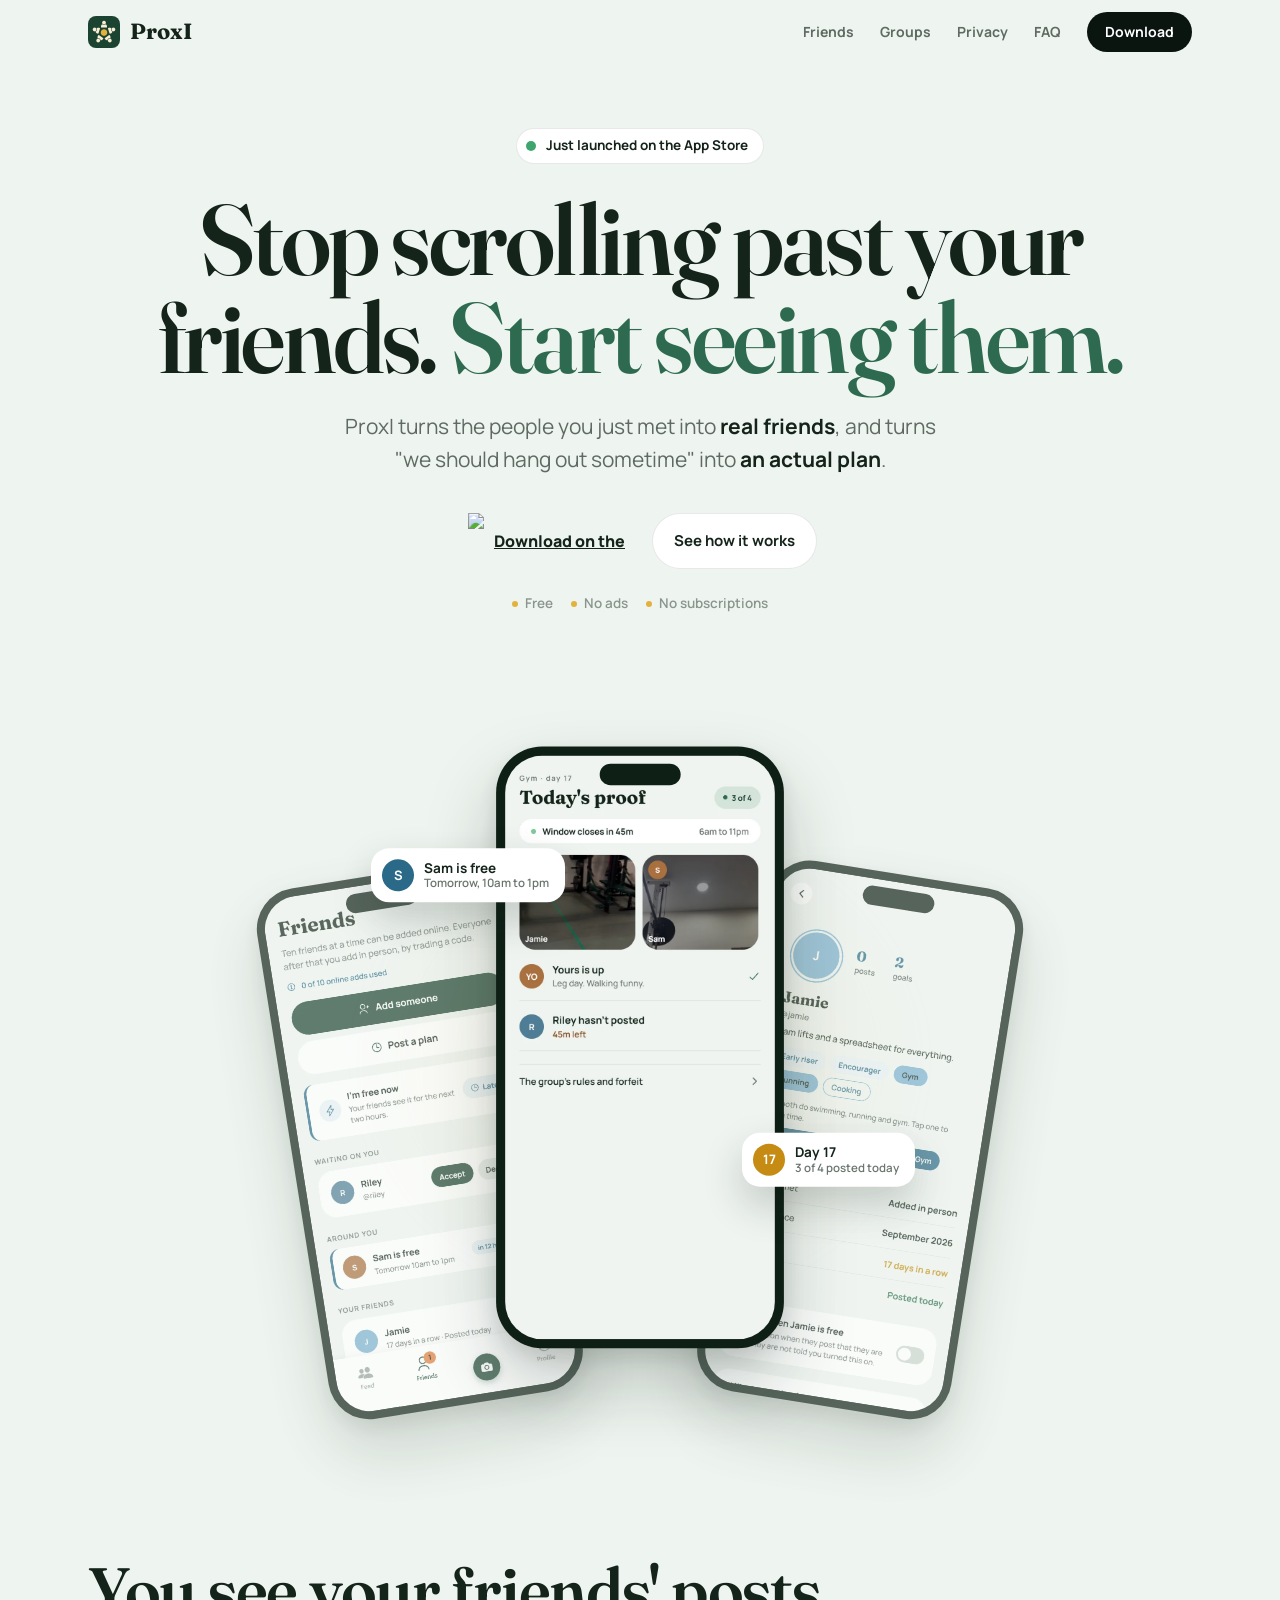
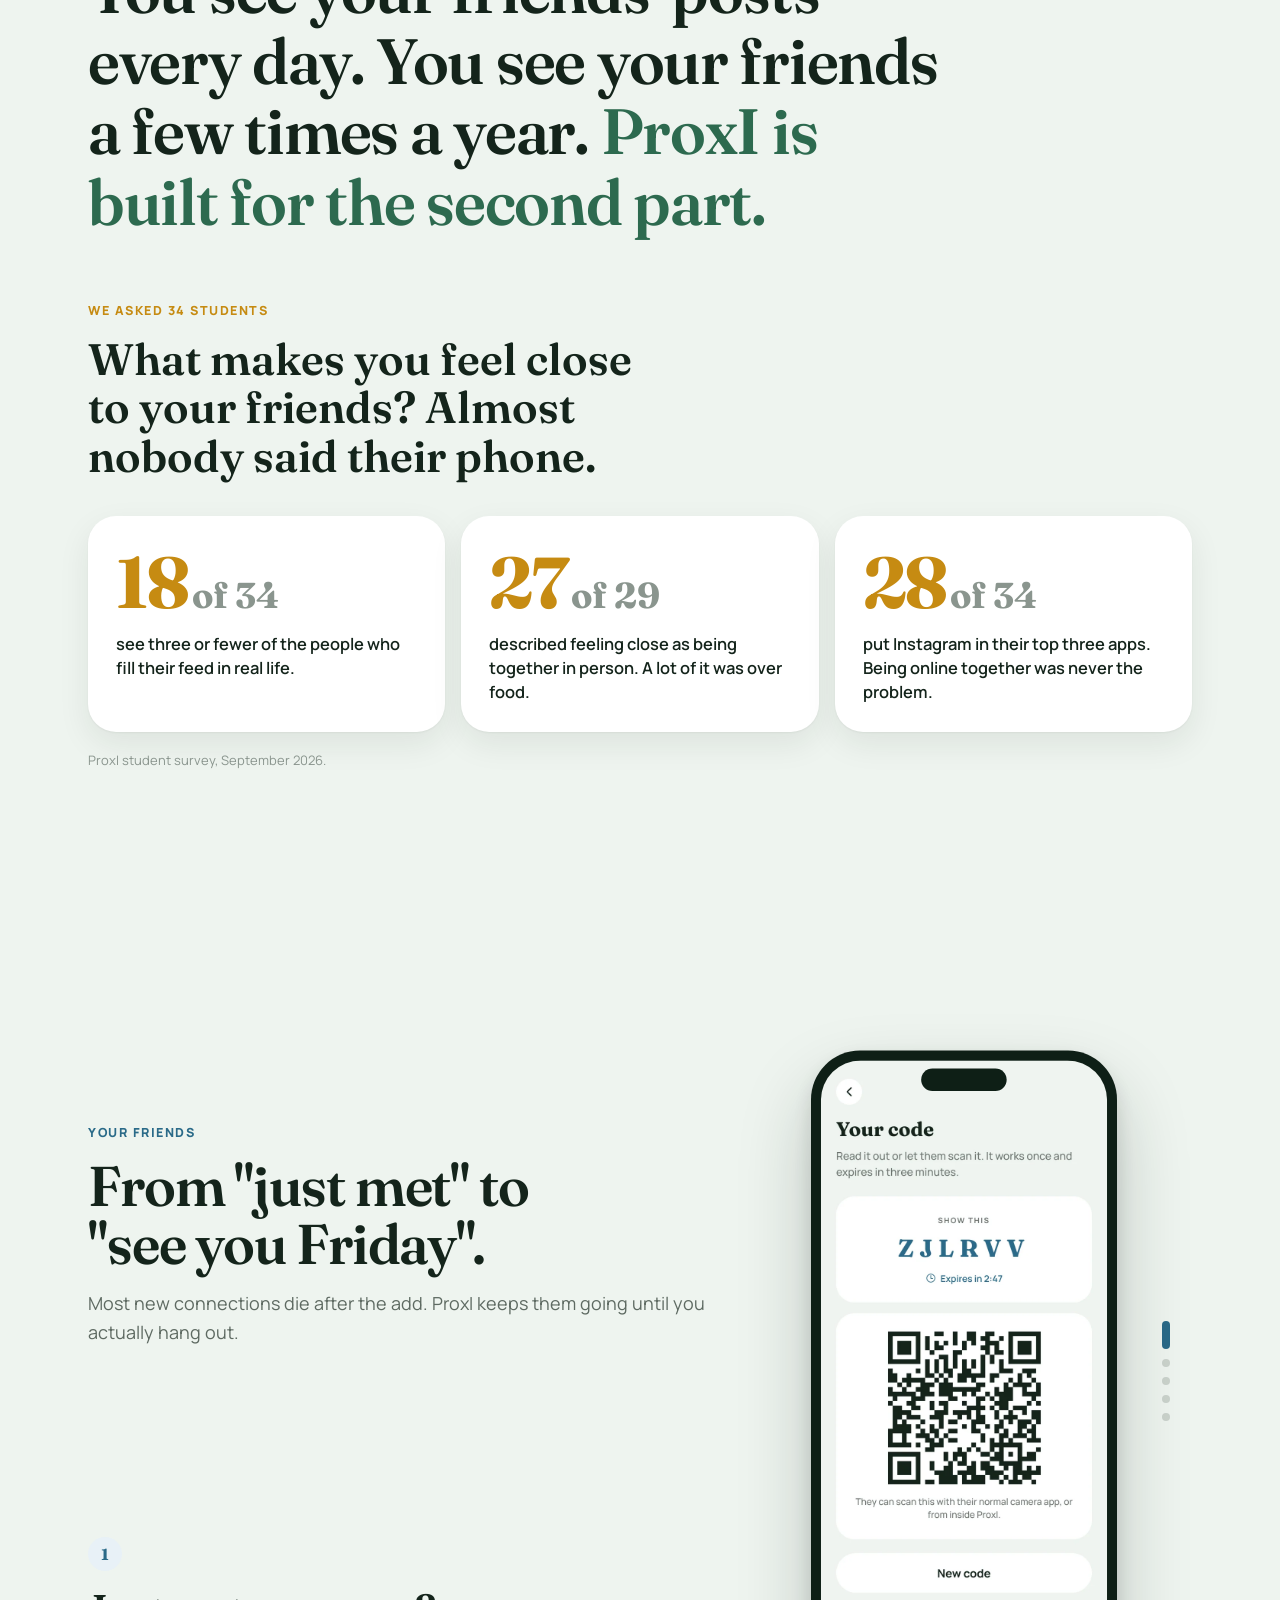
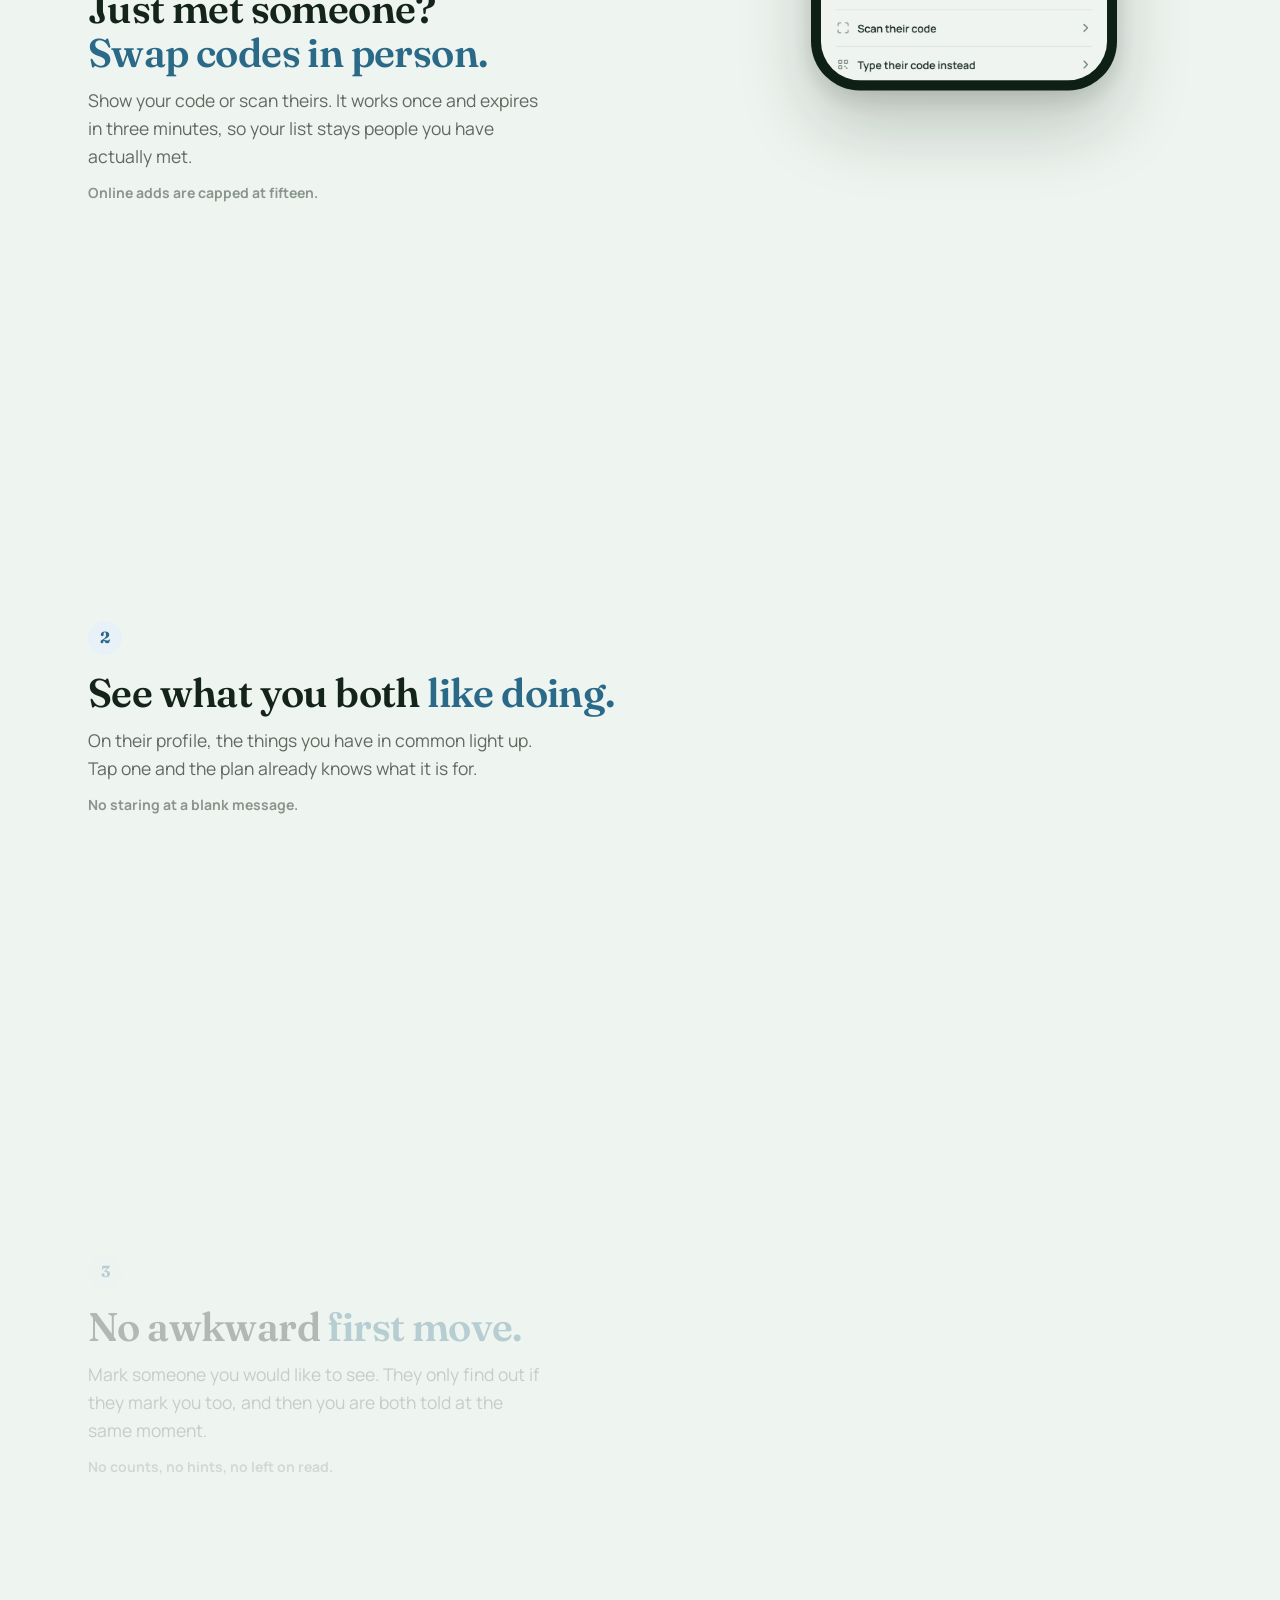
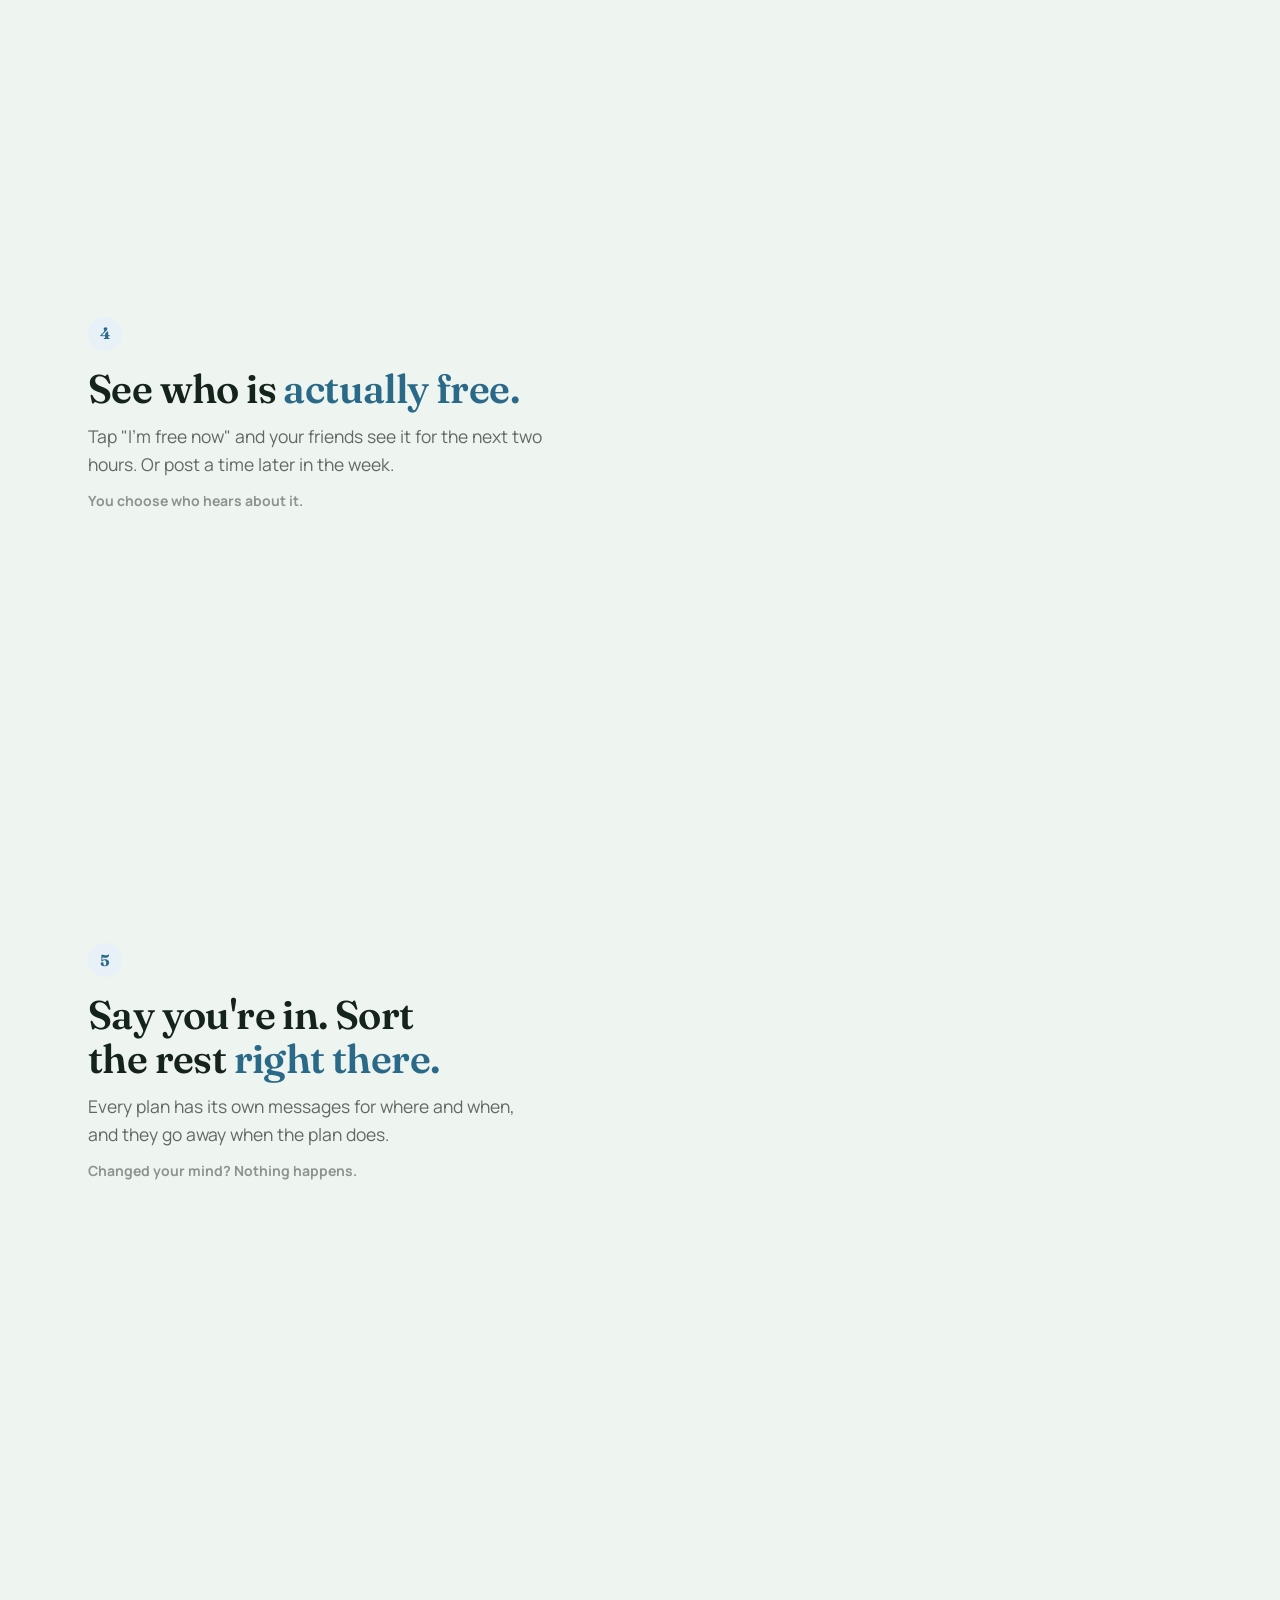
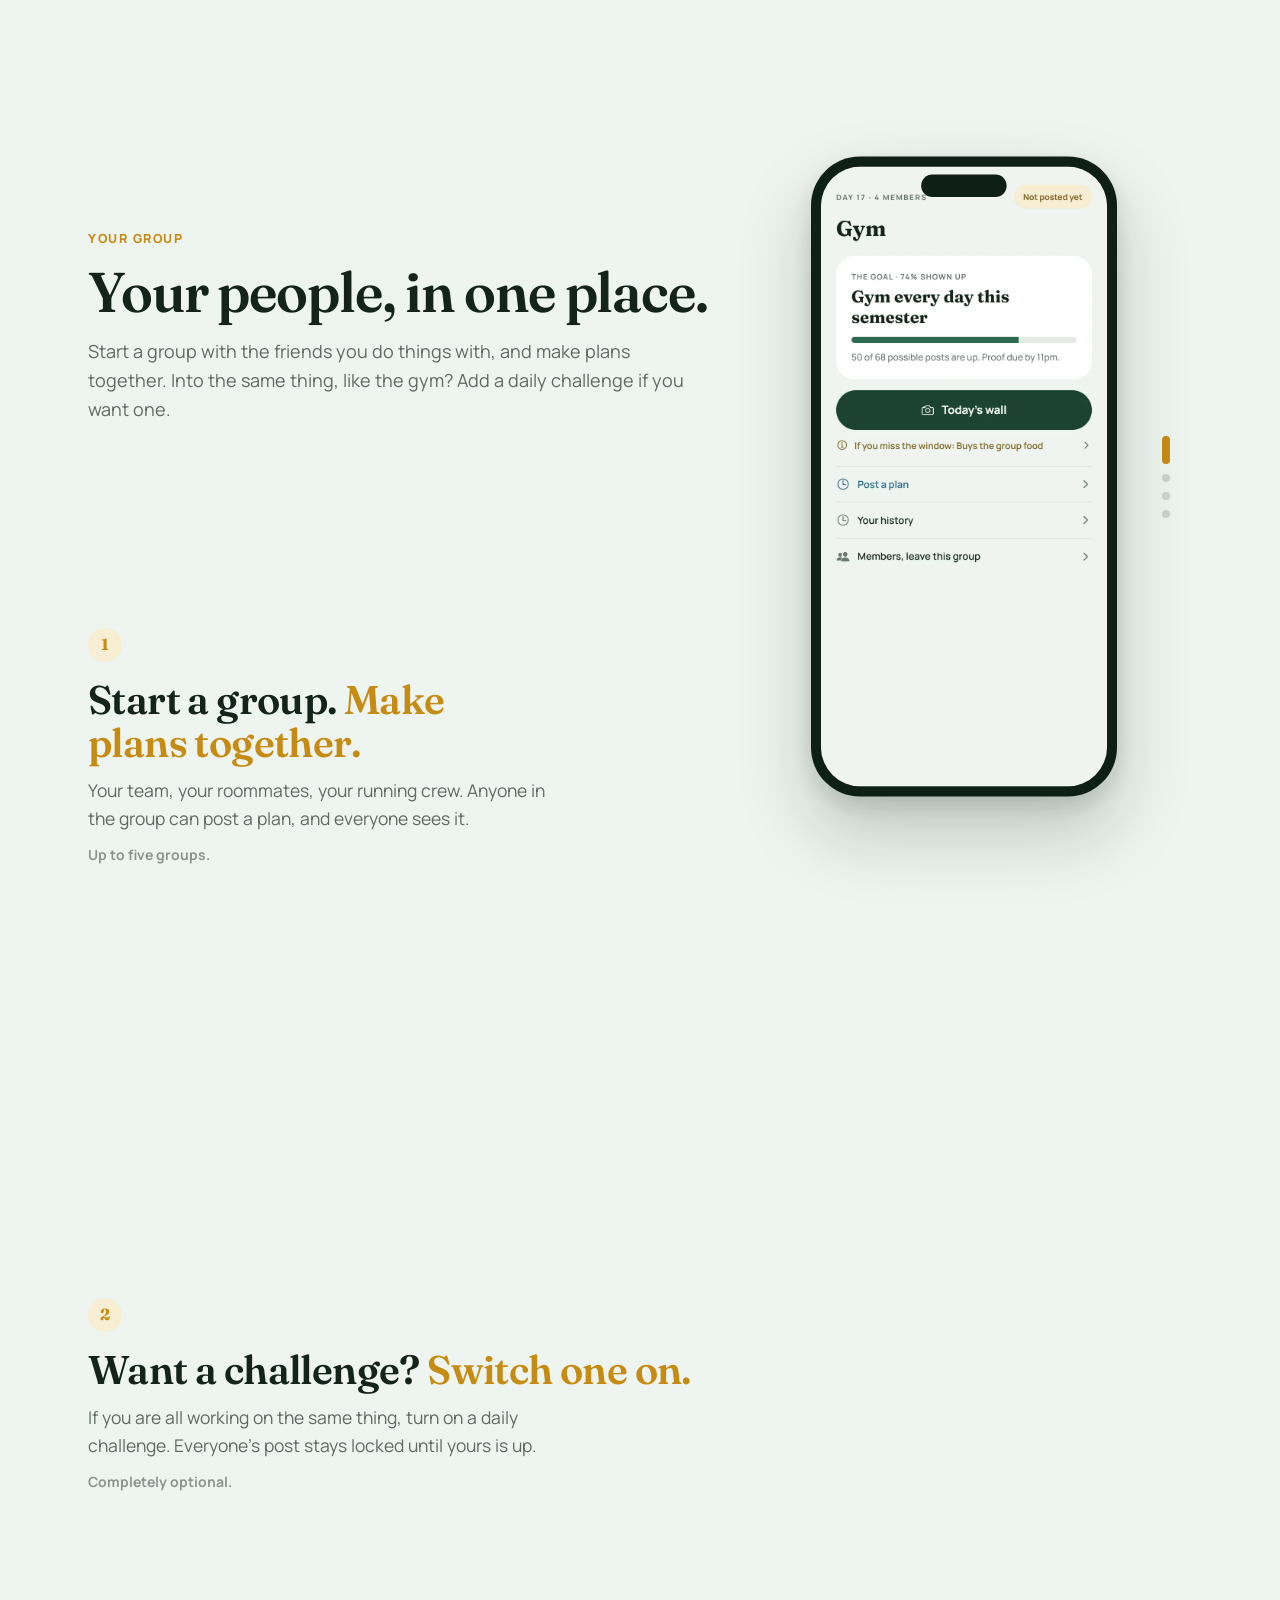
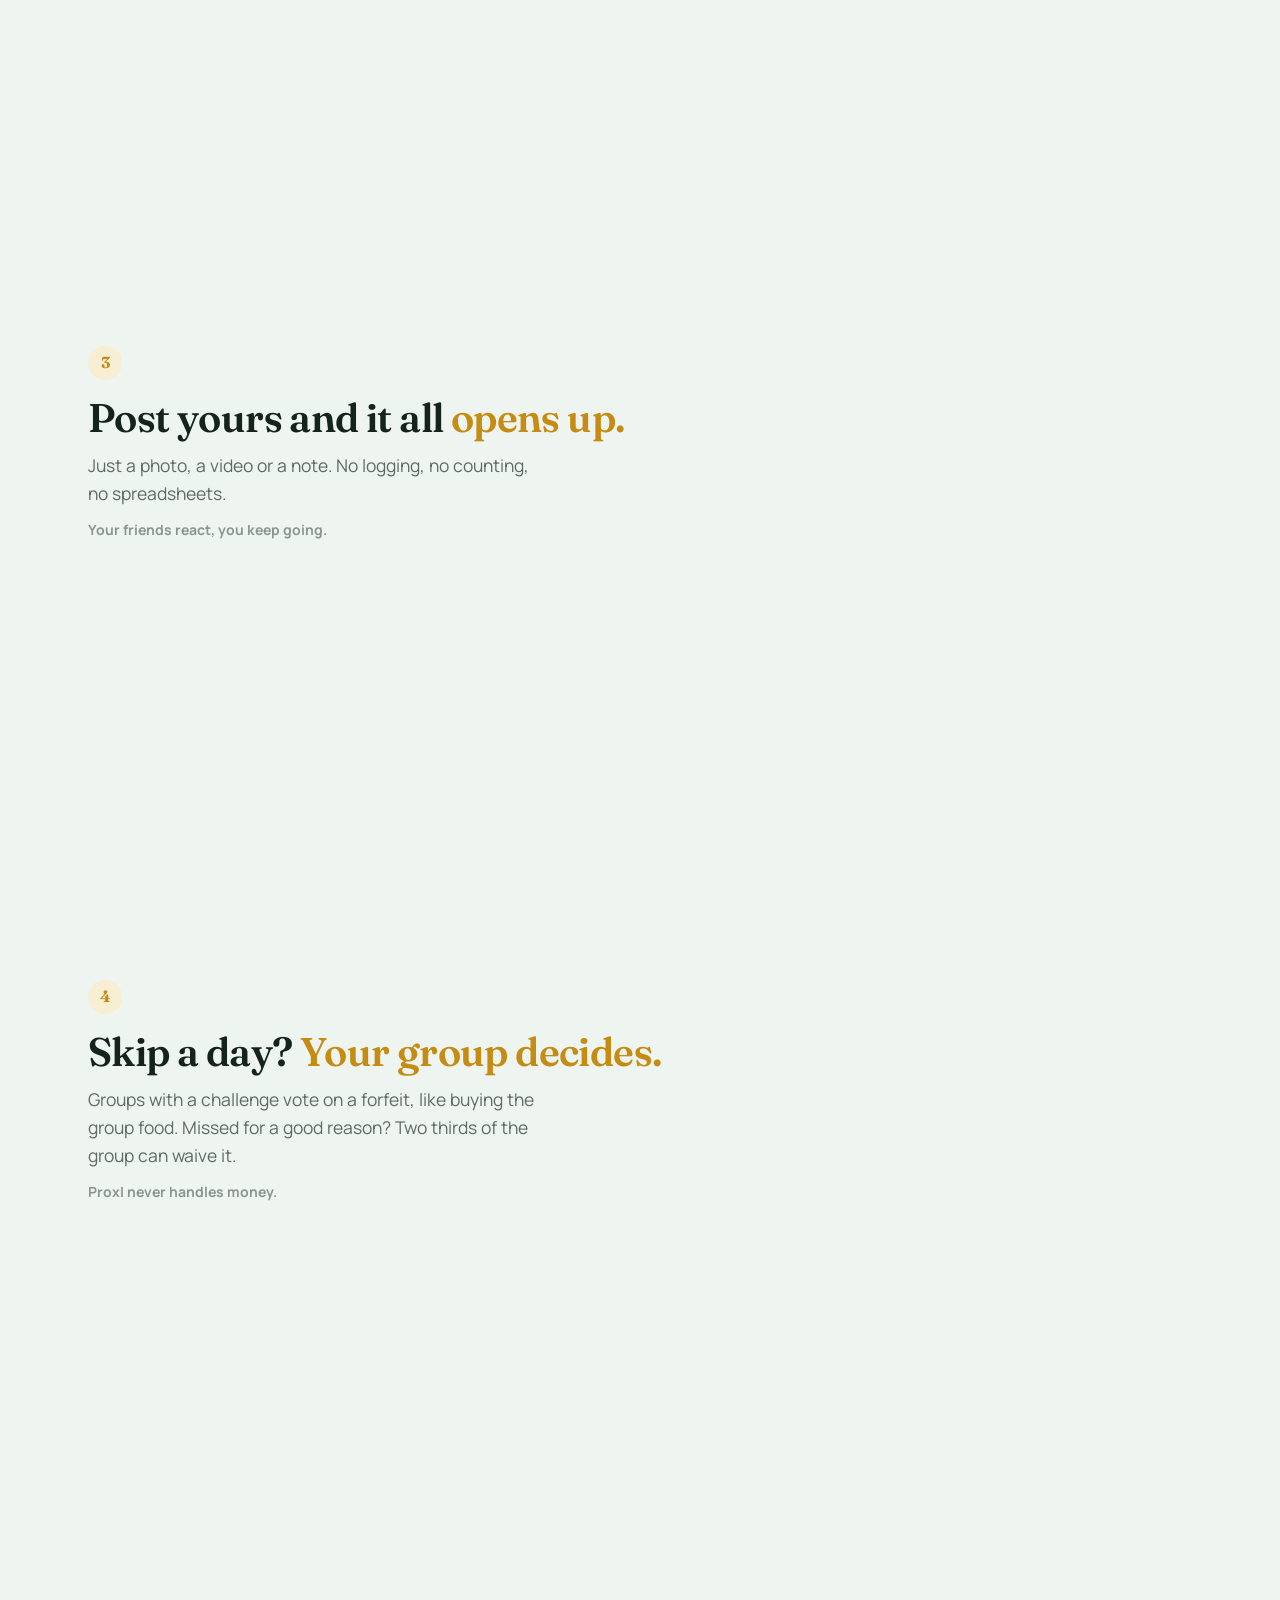
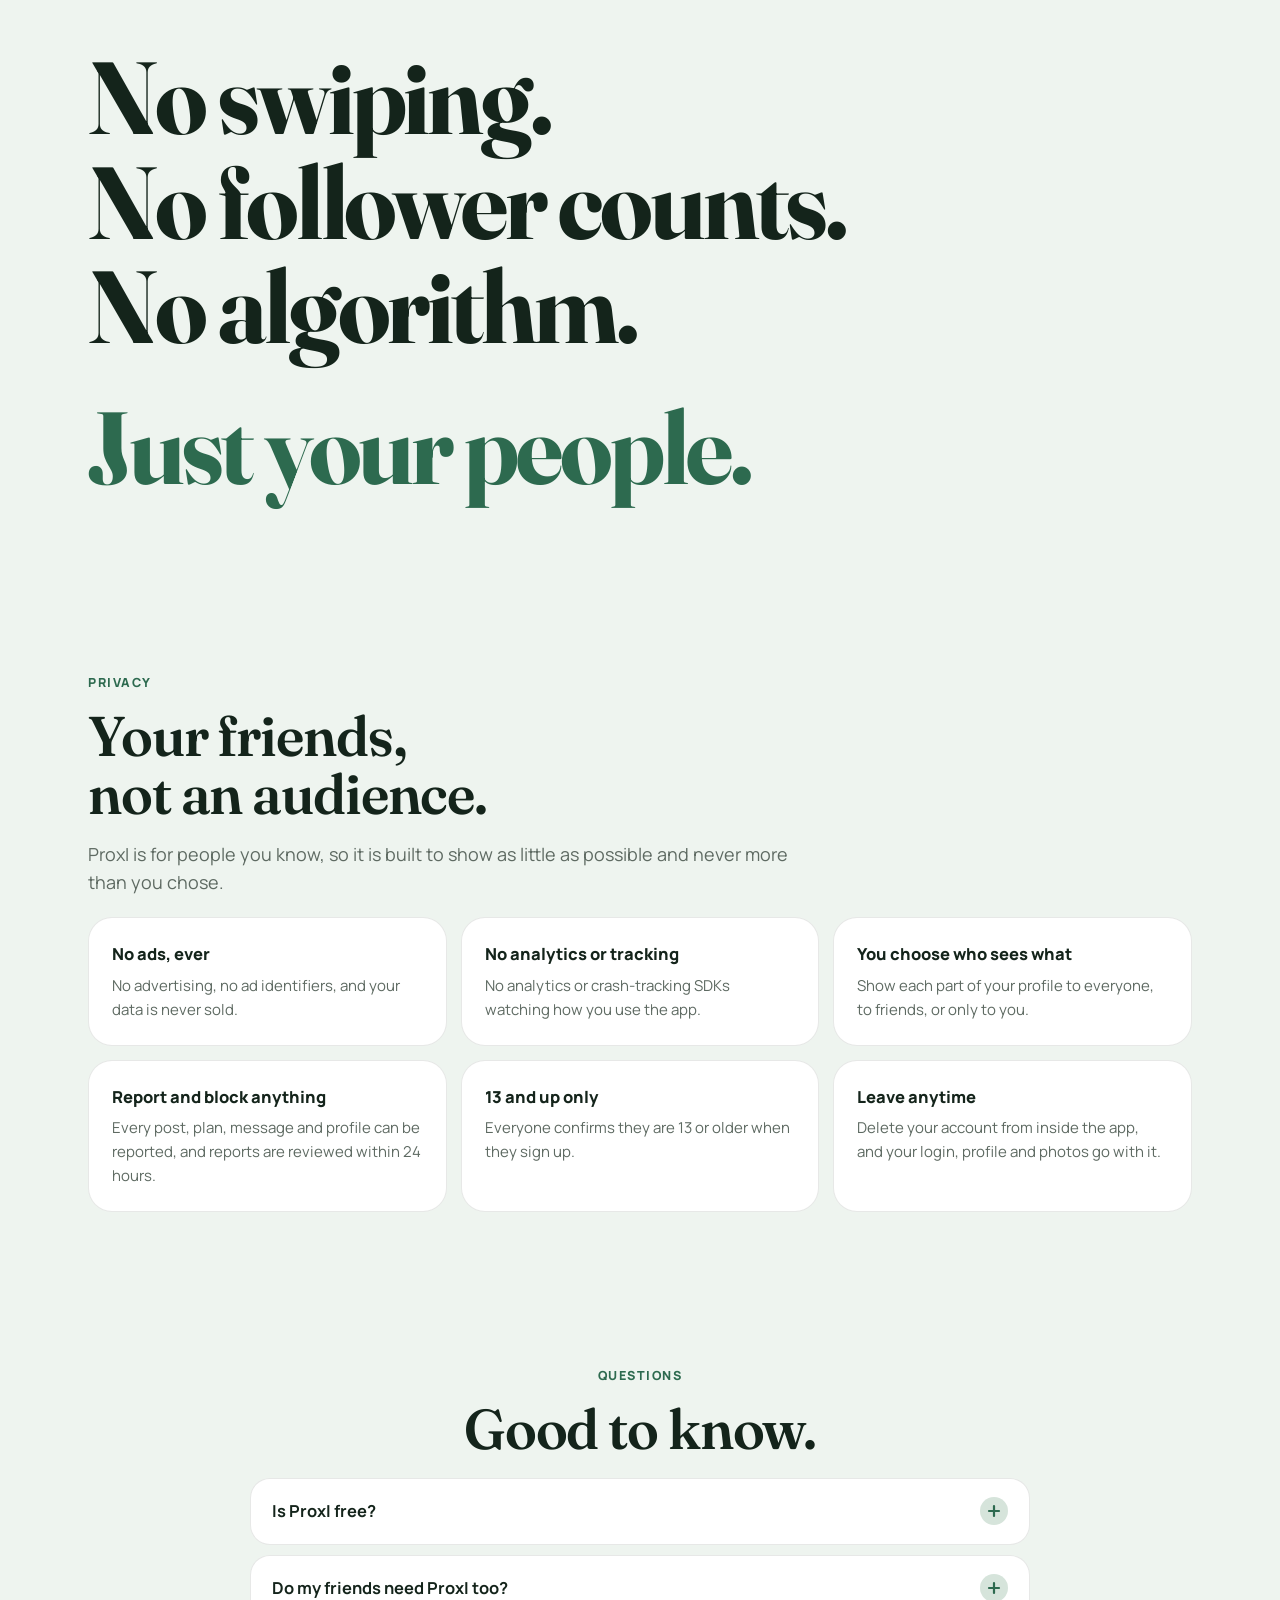
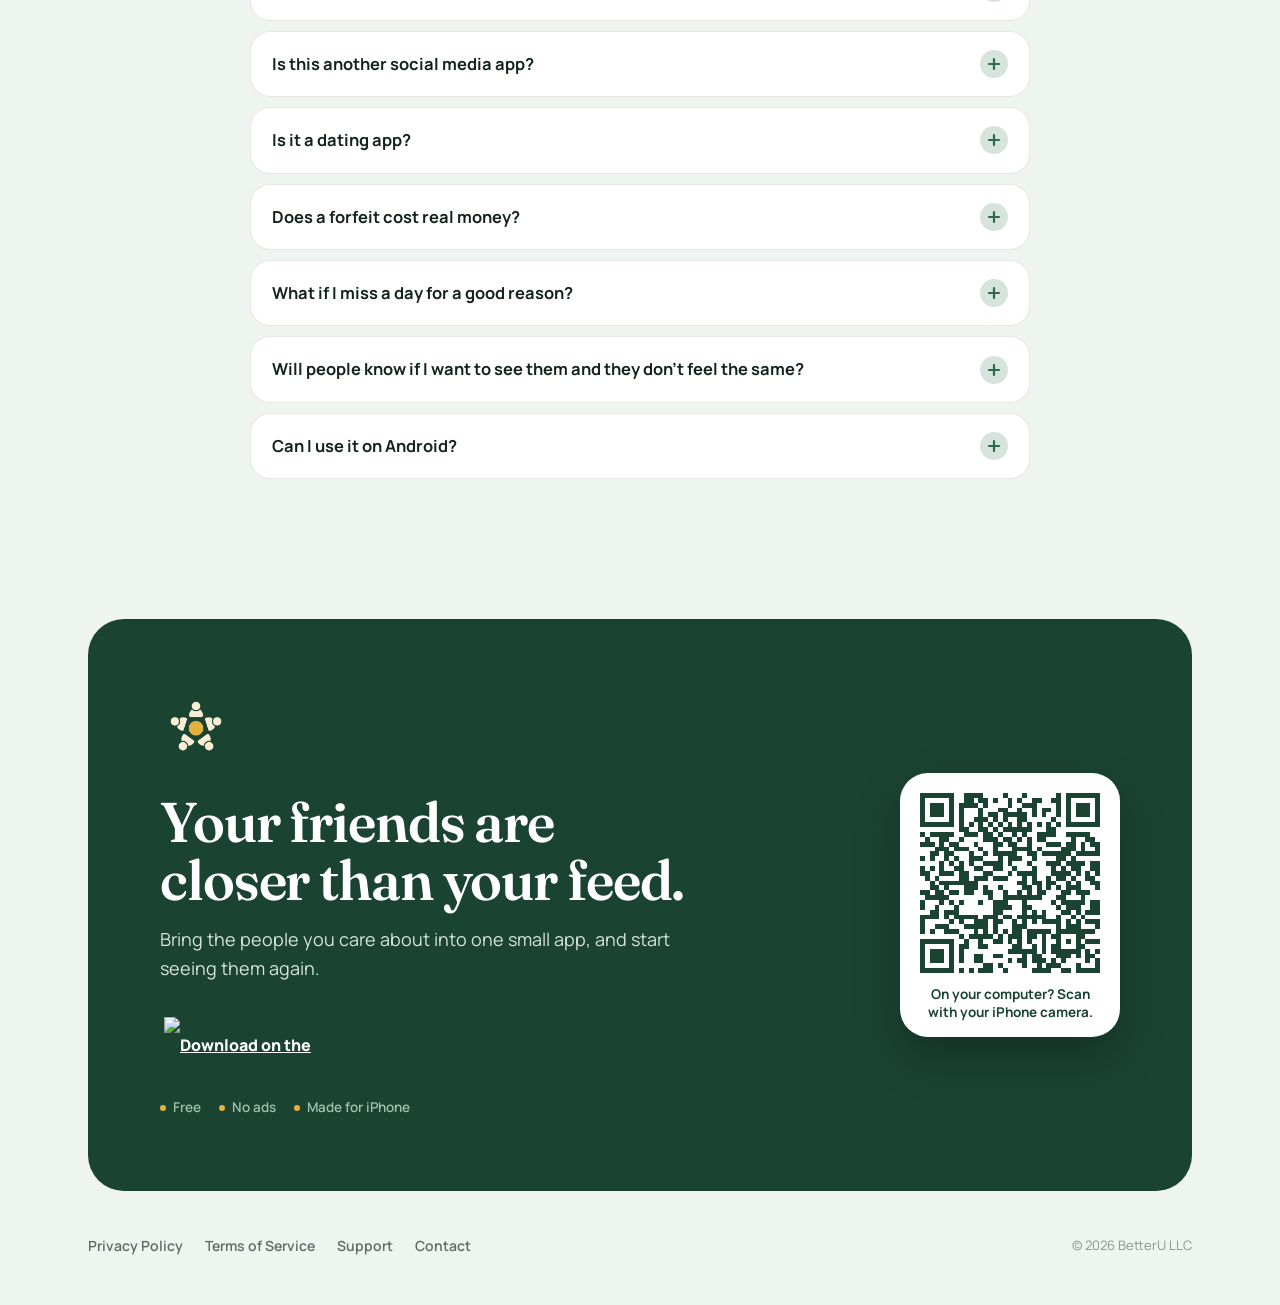
==== commit f247ccf0: "Website: use Apple's official App Store badge The custom-drawn "Download on the App Store" button is" ====
--- a/index.html
+++ b/index.html
@@ -21,6 +21,7 @@
 <meta name="twitter:card" content="summary_large_image">
 <link rel="preconnect" href="https://fonts.googleapis.com">
 <link rel="preconnect" href="https://fonts.gstatic.com" crossorigin>
+<link rel="preconnect" href="https://toolbox.marketingtools.apple.com">
 <link rel="stylesheet" href="https://fonts.googleapis.com/css2?family=Fraunces:opsz,wght@9..144,600;9..144,700&family=Manrope:wght@500;600;700;800&display=swap">
 <style>
 /* Hand-written, not generated. scripts/build-legal.js owns the legal pages
@@ -130,23 +131,25 @@
 
 /* ---------- buttons ---------- */
 
+/* Apple's own "Download on the App Store" badge, loaded from Apple's
+   marketing tools rather than redrawn here. Apple asks that the artwork is
+   not altered, so this only sizes it (never under 40px tall), leaves clear
+   space around it, and lifts it a little on hover: no recolouring, no
+   shadow, nothing over the top of it. The alt text is what shows, as a
+   plain link, if the image cannot load. */
 .store {
   display: inline-flex;
   align-items: center;
-  gap: 12px;
-  padding: 12px 24px 12px 14px;
-  border-radius: 18px;
-  background: var(--store-bg);
-  color: var(--store-fg);
-  text-decoration: none;
-  line-height: 1.1;
-  box-shadow: 0 10px 24px rgba(11, 21, 16, .22);
-  transition: transform .2s var(--ease), box-shadow .2s var(--ease);
-}
-.store img { width: 40px; height: 40px; border-radius: 10px; }
-.store small { display: block; font-size: 12px; font-weight: 600; opacity: .75; letter-spacing: .01em; }
-.store b { display: block; font-size: 19px; font-weight: 800; letter-spacing: -.01em; }
-.store:hover { transform: translateY(-2px); box-shadow: 0 16px 32px rgba(11, 21, 16, .28); }
+  margin: 4px;
+  border-radius: 10px;
+  color: var(--ink);
+  font-weight: 800;
+  font-size: 16px;
+  line-height: 0;
+  transition: transform .2s var(--ease);
+}
+.store img { display: block; height: 56px; width: auto; line-height: 56px; }
+.store:hover { transform: translateY(-2px); }
 
 .ghost {
   display: inline-flex;
@@ -592,7 +595,7 @@
 .closing h2 { color: #FFFFFF; font-size: clamp(34px, 5vw, 56px); line-height: 1.04; letter-spacing: -.02em; margin-bottom: 16px; }
 .closing p { max-width: 520px; margin: 0 auto 30px; font-size: 18px; }
 @media (min-width: 900px) { .closing p { margin-left: 0; } }
-.closing .store { background: #FFFFFF; color: #0B1510; box-shadow: 0 12px 28px rgba(0, 0, 0, .25); }
+.closing .store { color: #FFFFFF; }
 .closing .reassure { color: #9FC0AD; }
 @media (min-width: 900px) { .closing .reassure { justify-content: flex-start; } }
 
@@ -714,8 +717,7 @@
       </p>
       <div class="actions" id="hero-actions" data-reveal style="--d:.18s">
         <a class="store" href="https://apps.apple.com/us/app/proxi-make-real-connections/id6807587839" target="_blank" rel="noopener">
-          <img src="icon.png" alt="" width="40" height="40">
-          <span><small>Download on the</small><b>App Store</b></span>
+          <img src="https://toolbox.marketingtools.apple.com/api/badges/download-on-the-app-store/black/en-us?size=250x83" alt="Download on the App Store" width="168" height="56">
         </a>
         <a class="ghost" href="#friends">See how it works</a>
       </div>
@@ -987,8 +989,7 @@
         <h2 id="closing-title">Your friends are closer than your feed.</h2>
         <p>Bring the people you care about into one small app, and start seeing them again.</p>
         <a class="store" href="https://apps.apple.com/us/app/proxi-make-real-connections/id6807587839" target="_blank" rel="noopener">
-          <img src="icon.png" alt="" width="40" height="40">
-          <span><small>Download on the</small><b>App Store</b></span>
+          <img src="https://toolbox.marketingtools.apple.com/api/badges/download-on-the-app-store/white/en-us?size=250x83" alt="Download on the App Store" width="168" height="56">
         </a>
         <div class="reassure"><span>Free</span><span>No ads</span><span>Made for iPhone</span></div>
       </div>
